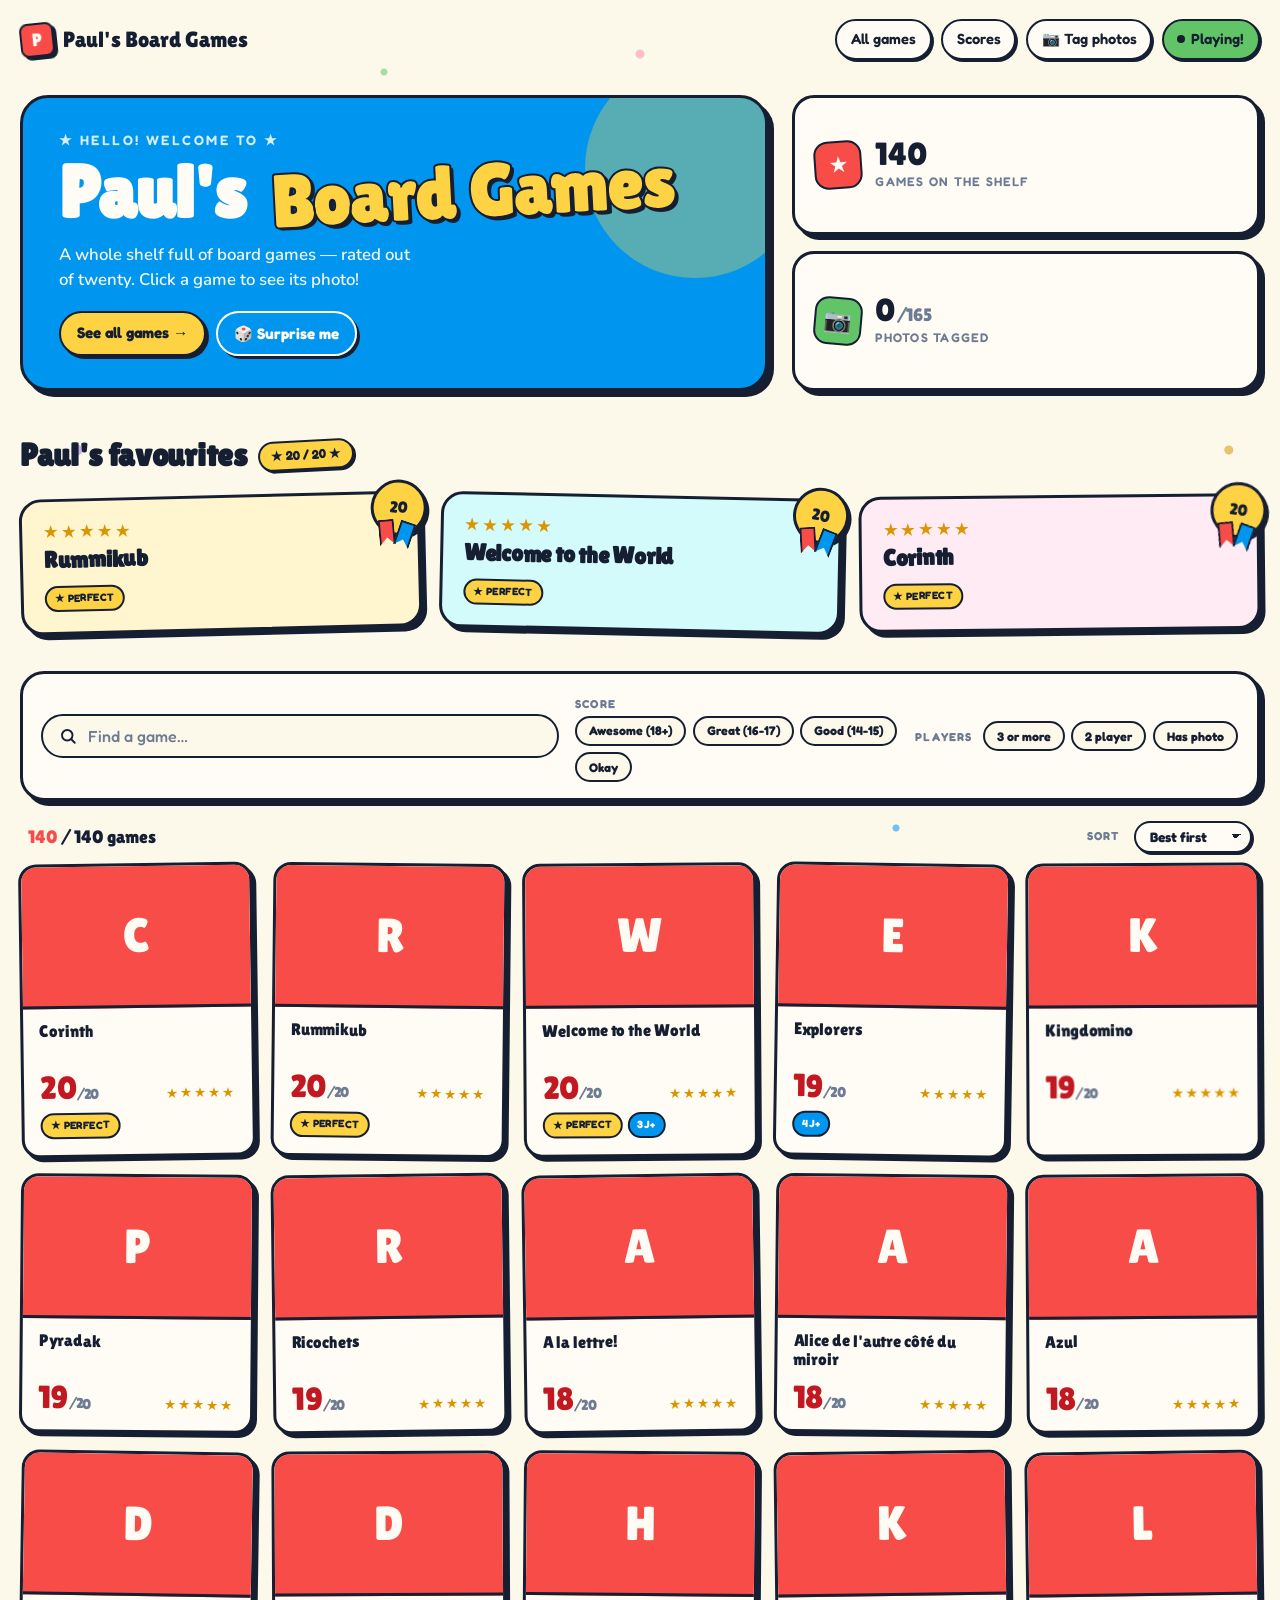
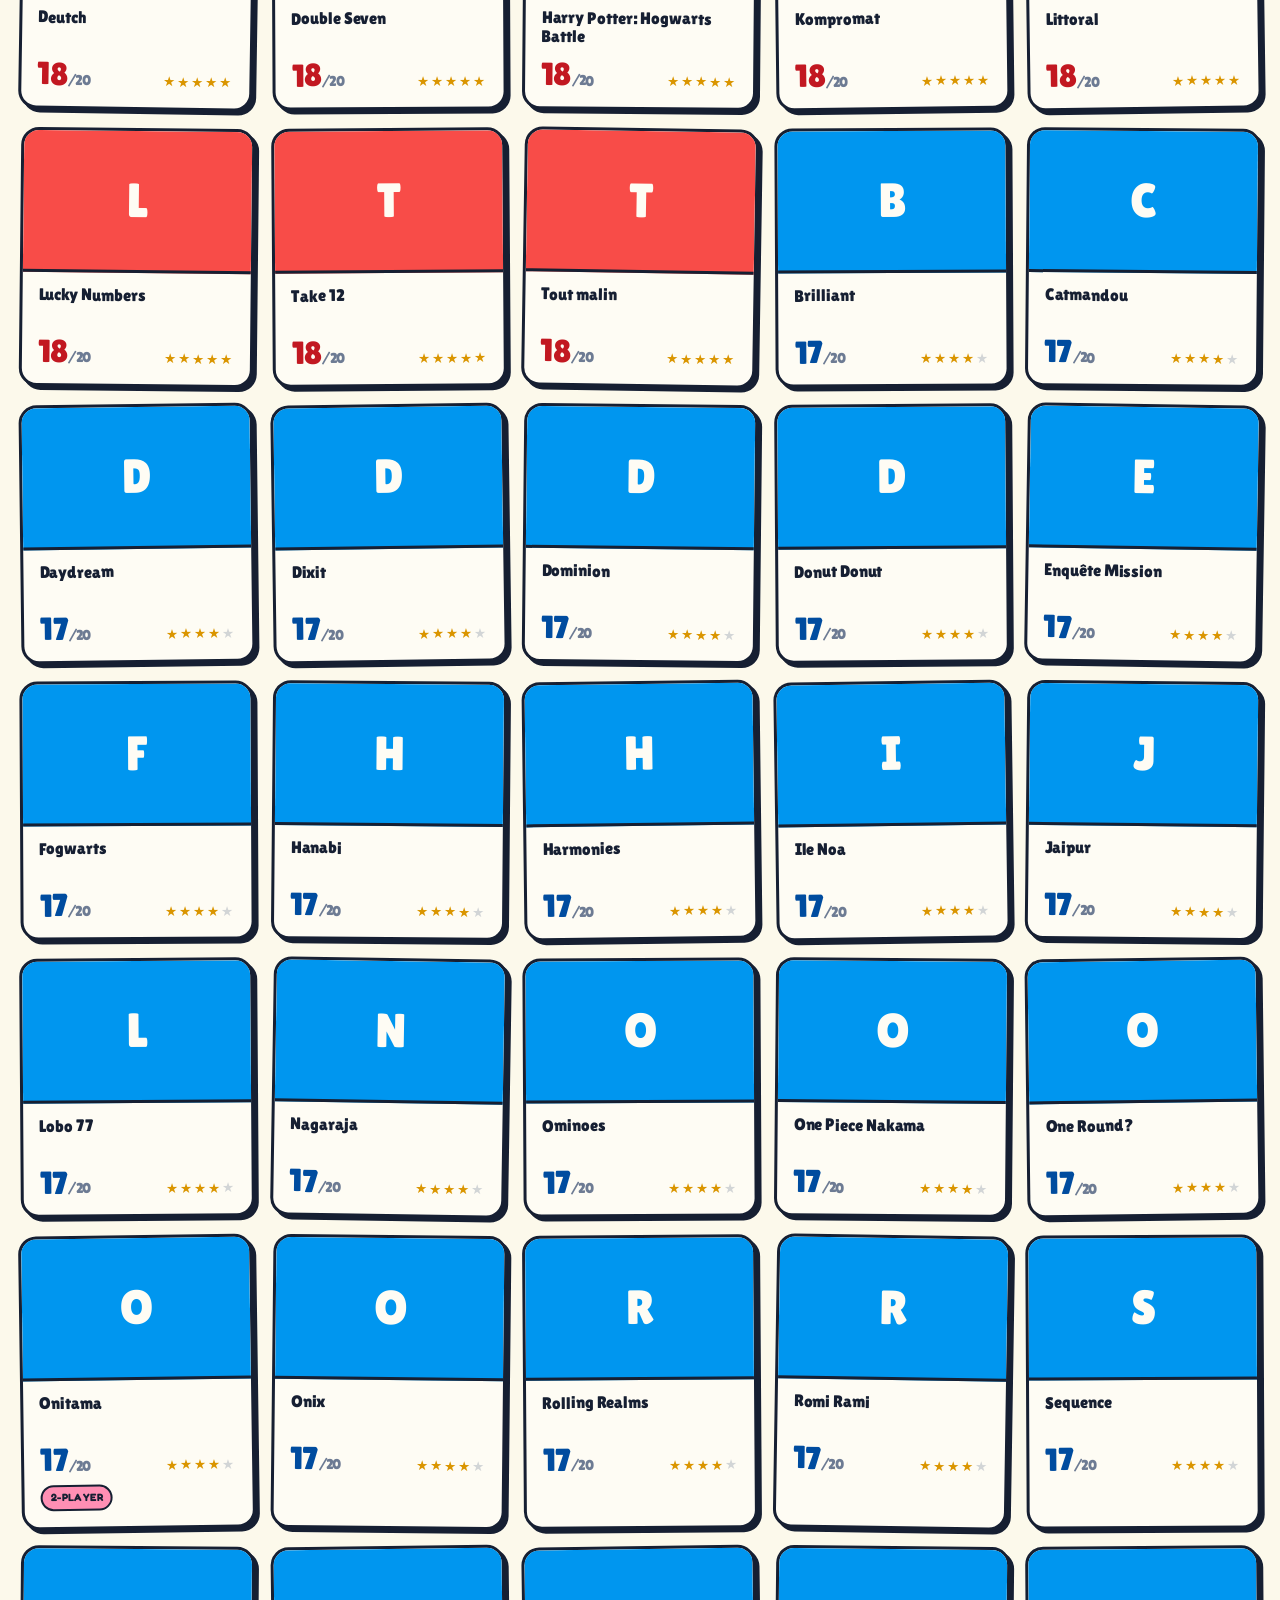
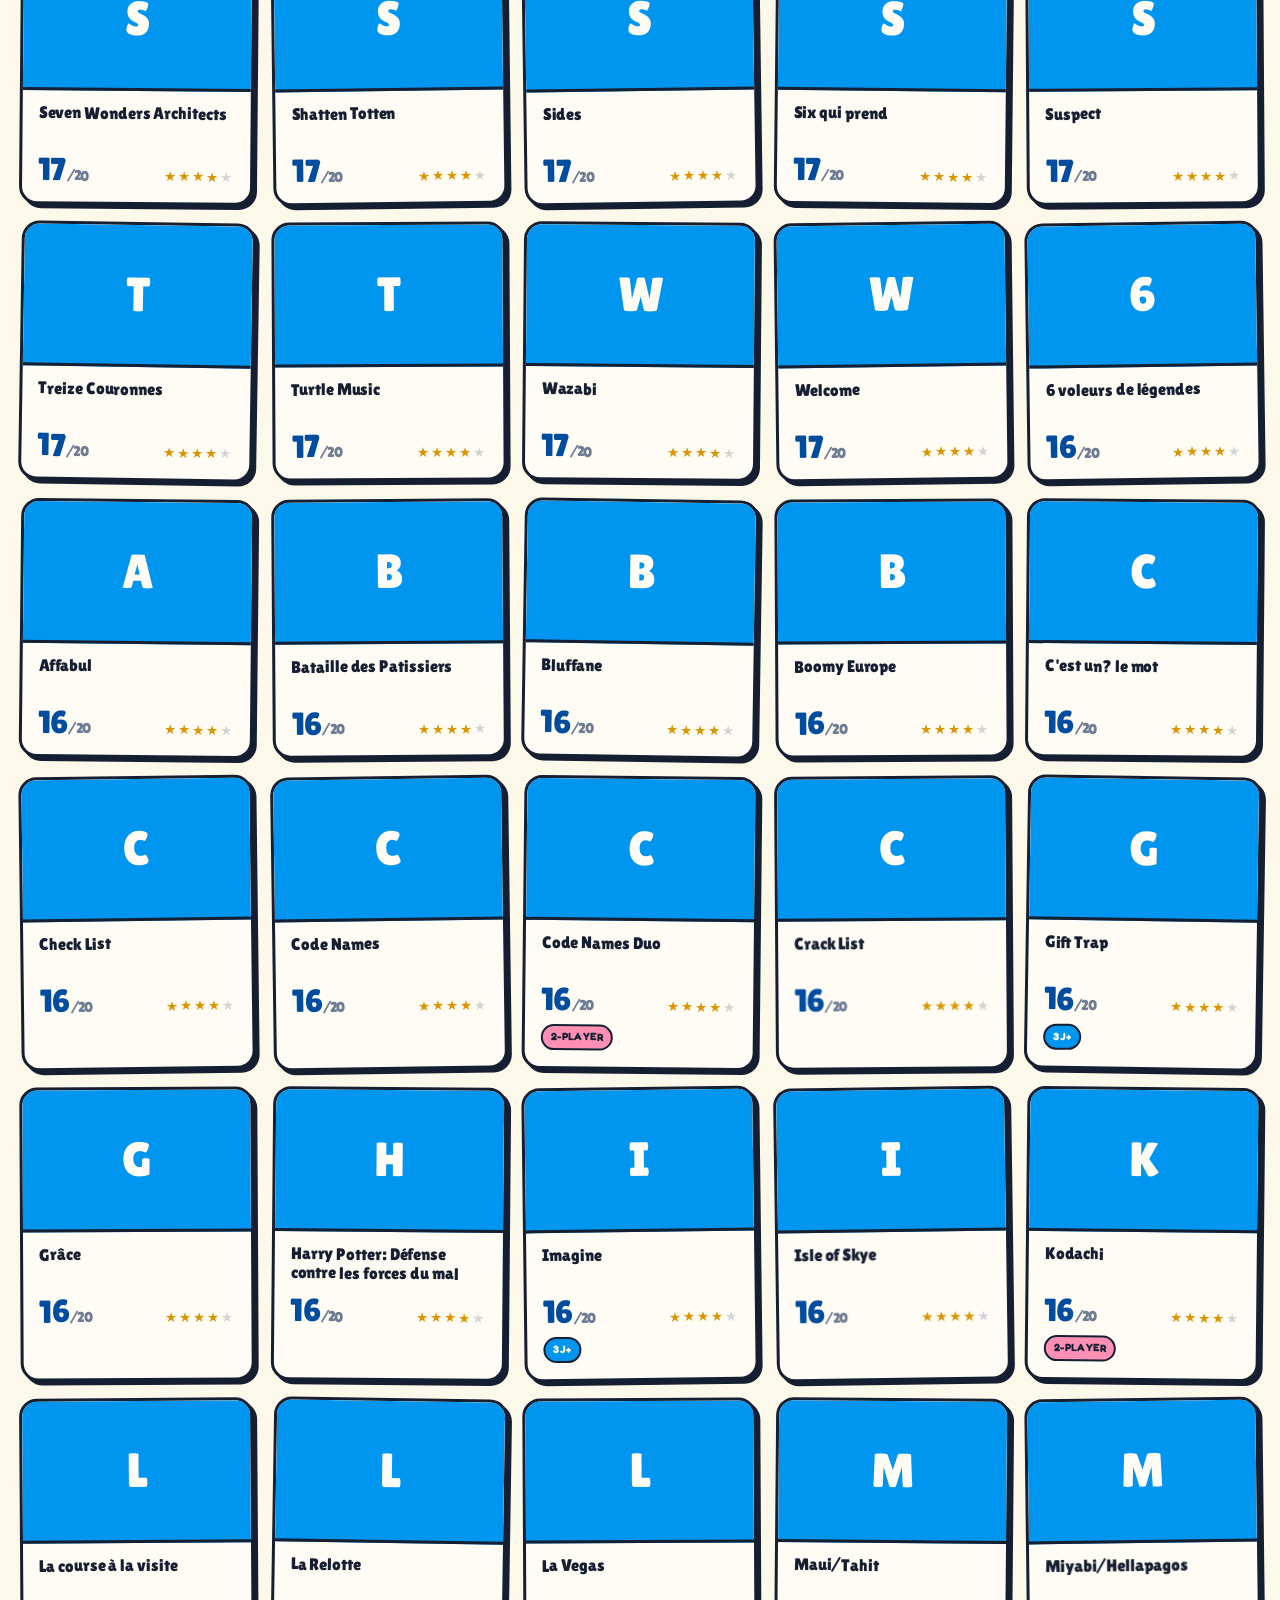
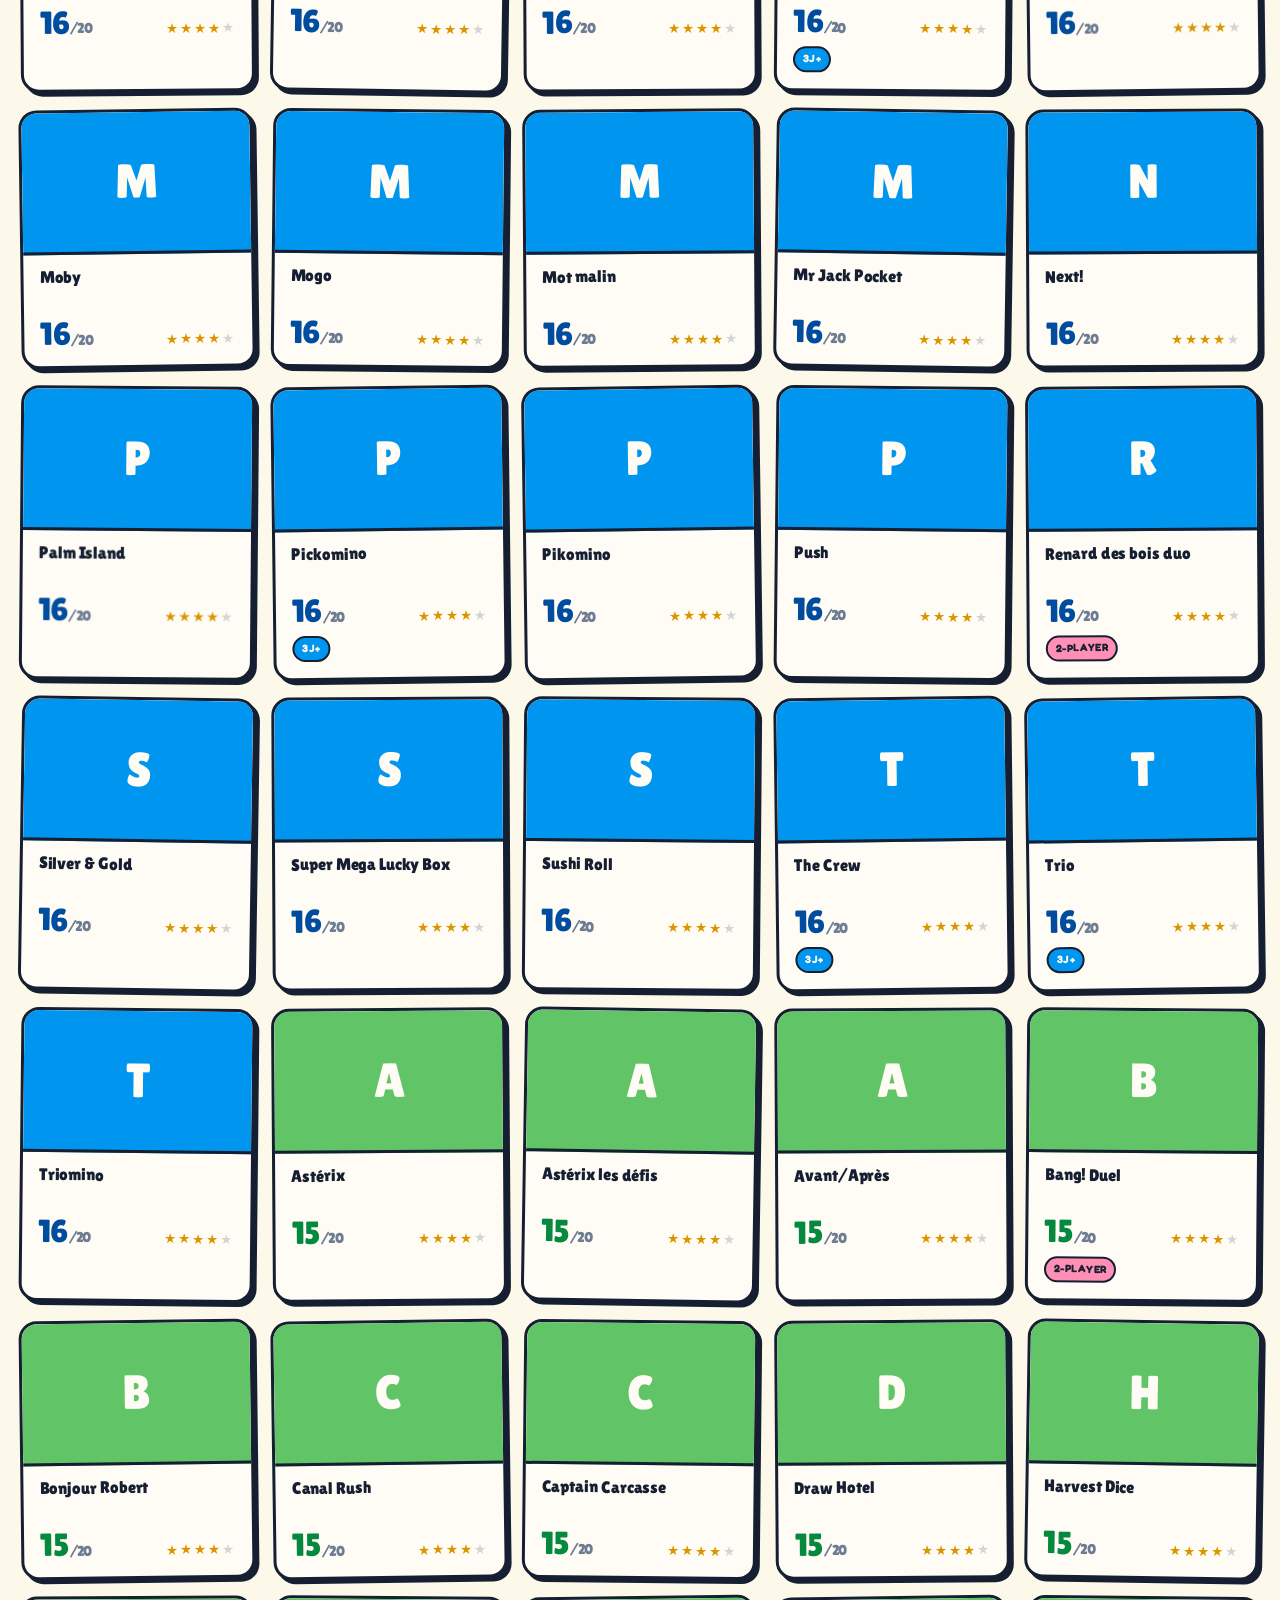
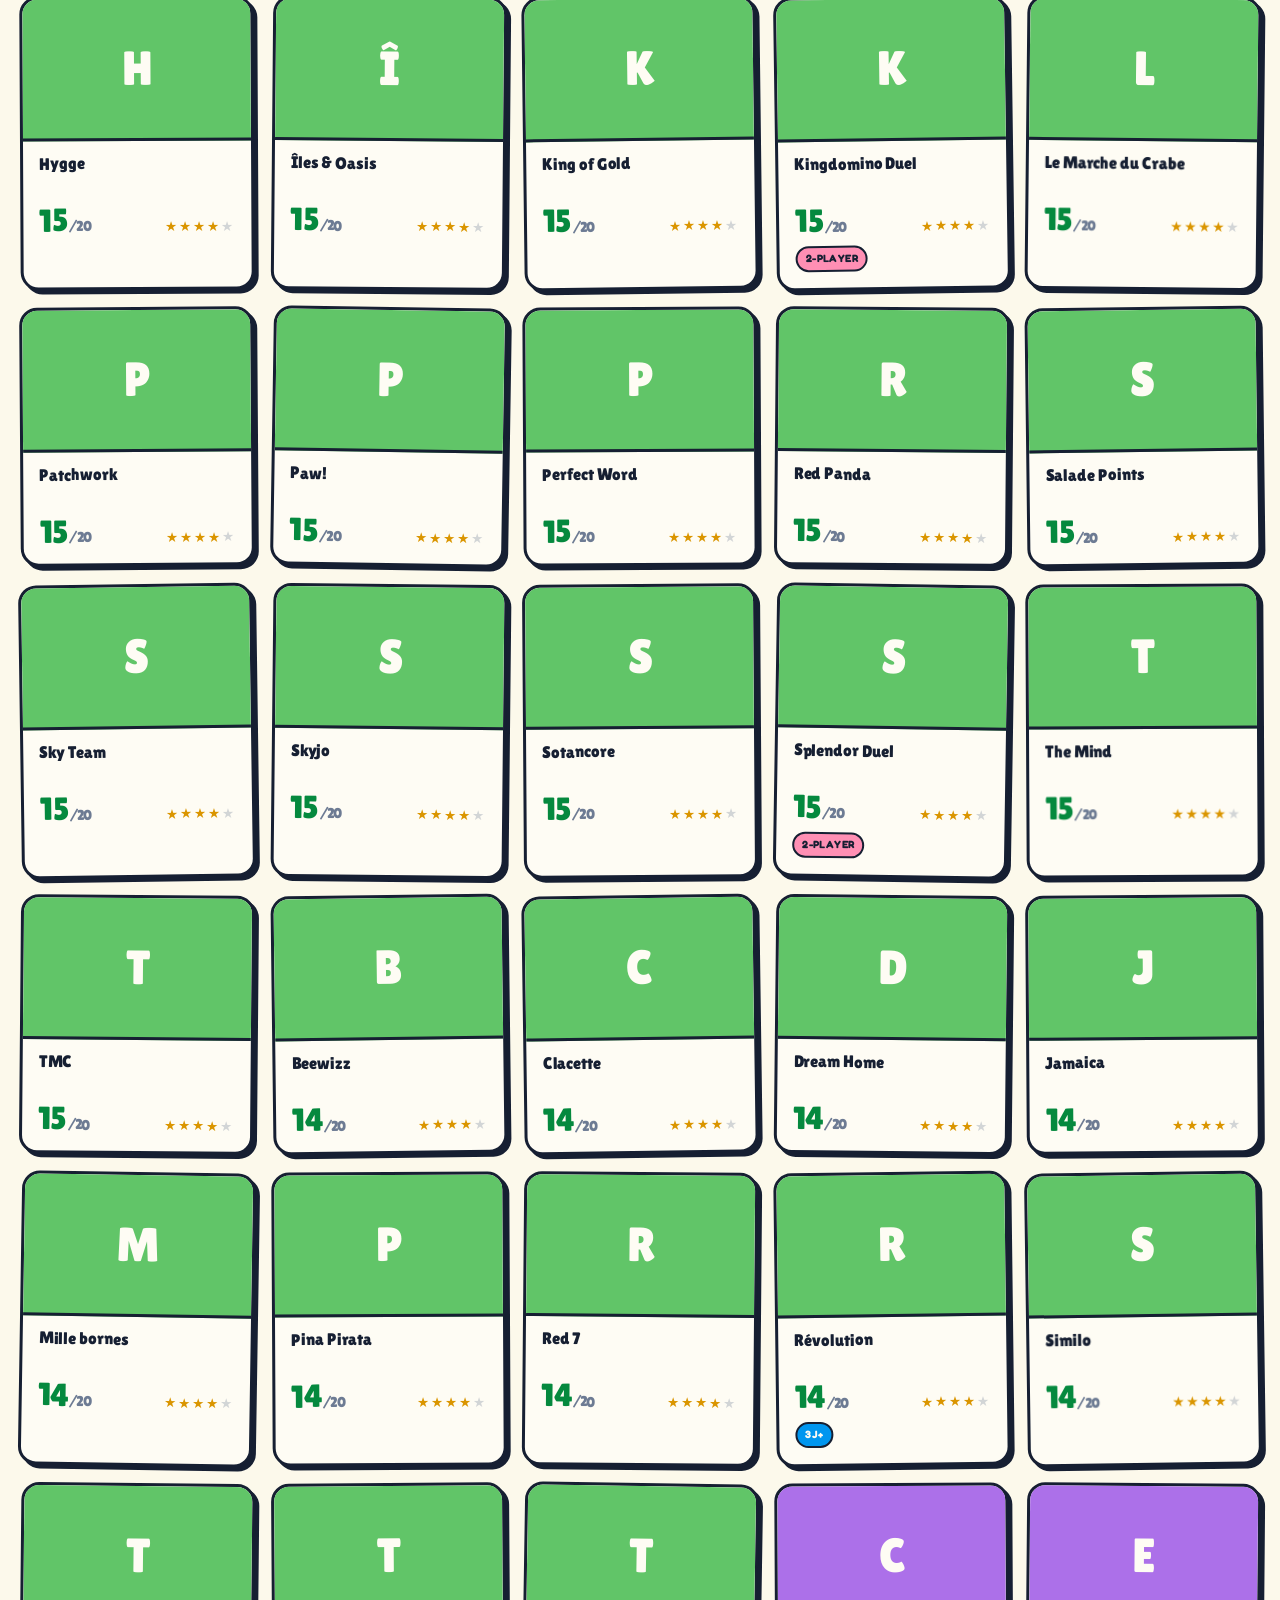
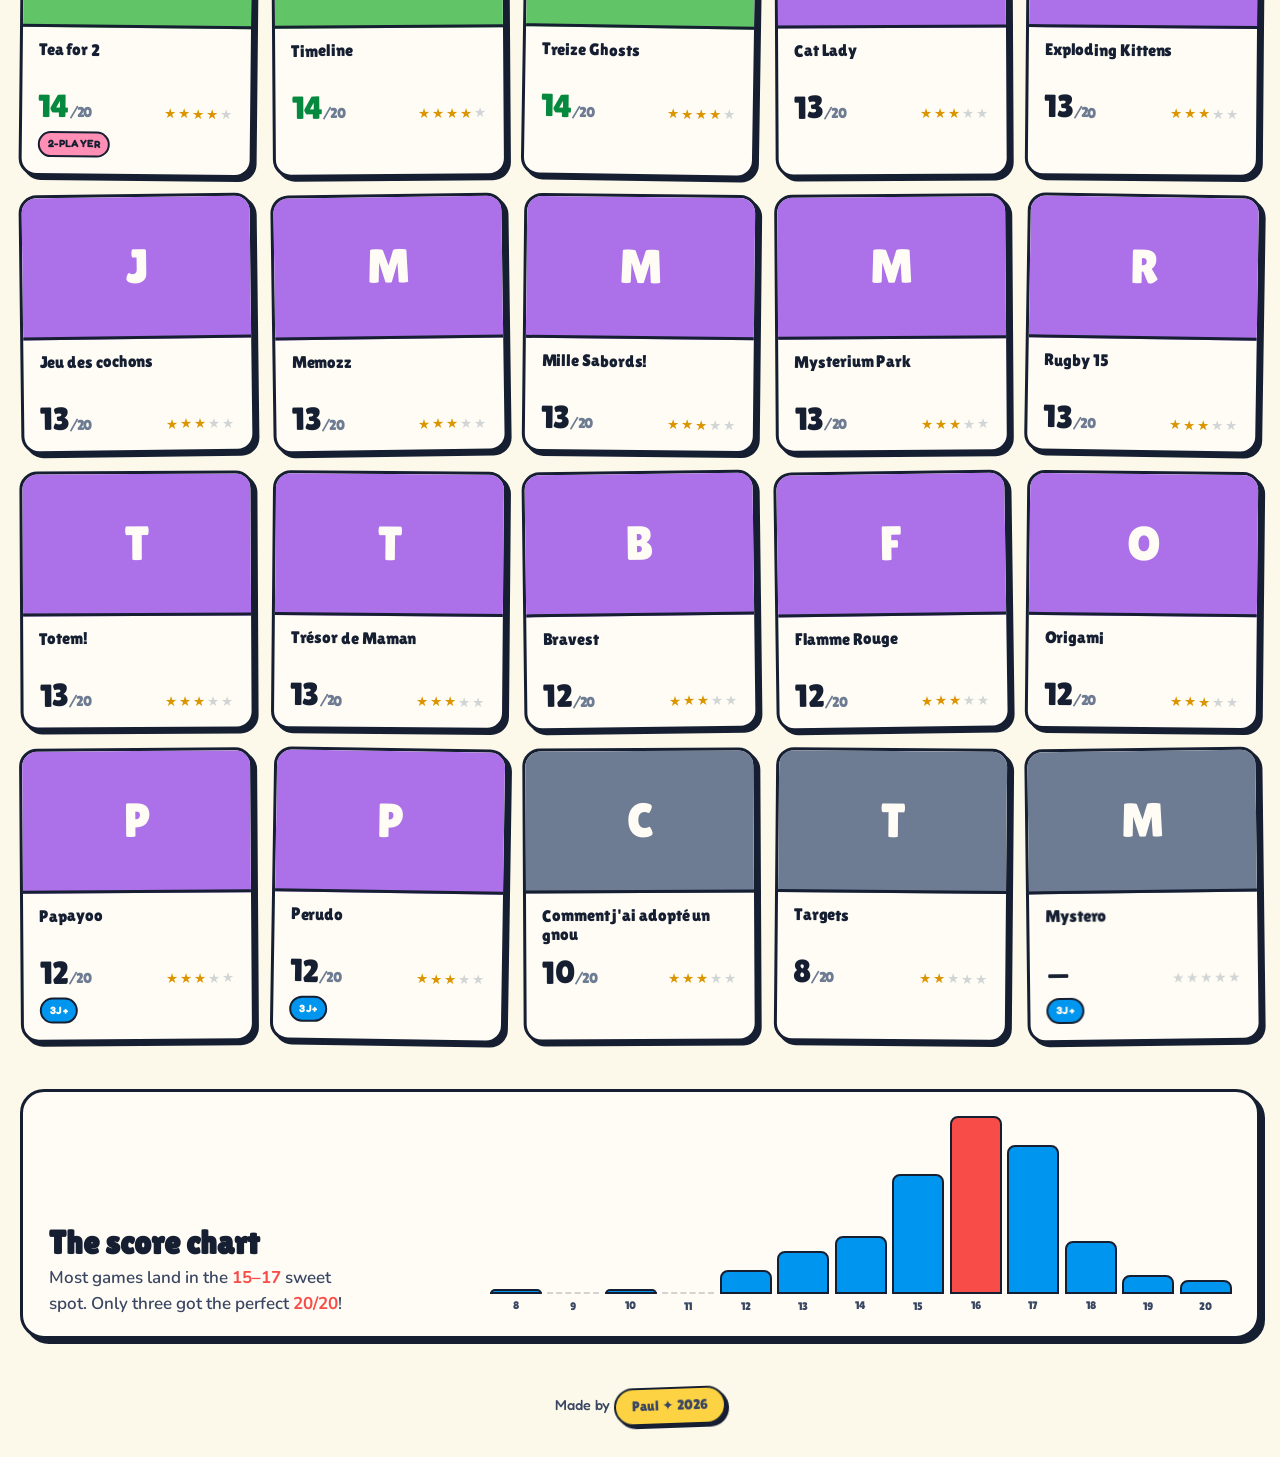
==== index.html @ 5e9457bc "Initial commit: Paul's Board Games site Self-contained playful site for a 140-game board game collec" ====
<!doctype html>
<html lang="en">
<head>
<meta charset="utf-8" />
<meta name="viewport" content="width=device-width,initial-scale=1" />
<title>Paul's Board Games — the collection</title>
<link rel="preconnect" href="https://fonts.googleapis.com">
<link rel="preconnect" href="https://fonts.gstatic.com" crossorigin>
<link href="https://fonts.googleapis.com/css2?family=Lilita+One&family=Fredoka:wght@400..700&family=Nunito:ital,wght@0,400..900;1,400..900&display=swap" rel="stylesheet">
<link rel="stylesheet" href="styles.css" />
</head>
<body>

<div class="wrap">

  <header class="topbar">
    <a href="index.html" class="mark">
      <span class="die">P</span>
      Paul's Board Games
    </a>
    <nav class="nav">
      <a href="#collection">All games</a>
      <a href="#chart">Scores</a>
      <a href="tag.html">📷 Tag photos</a>
      <a href="#" class="live">Playing!</a>
    </nav>
  </header>

  <section class="hero">
    <div class="hero-card">
      <p class="hello">★ Hello! Welcome to ★</p>
      <h1 class="hero-title">Paul's <span class="pop">Board Games</span></h1>
      <p class="hero-sub">A whole shelf full of board games — rated out of twenty. Click a game to see its photo!</p>
      <div class="hero-actions">
        <a class="btn primary" href="#collection">See all games →</a>
        <button class="btn ghost" id="surprise-btn">🎲 Surprise me</button>
      </div>
    </div>

    <div class="stat-stack">
      <div class="stat-card a">
        <div class="icon">★</div>
        <div>
          <div class="big" id="stat-count">140</div>
          <div class="lbl">games on the shelf</div>
        </div>
      </div>
      <div class="stat-card b">
        <div class="icon">📷</div>
        <div>
          <div class="big" id="stat-photos">0<span class="small">/165</span></div>
          <div class="lbl">photos tagged</div>
        </div>
      </div>
    </div>
  </section>

  <section class="shelf">
    <div class="shelf-head">
      <h2>Paul's favourites</h2>
      <span class="pill">★ 20 / 20 ★</span>
    </div>
    <div class="trophies" id="trophies"></div>
  </section>

  <section id="collection" class="filter-strip">
    <div class="field-search">
      <svg width="18" height="18" viewBox="0 0 24 24" fill="none" stroke="currentColor" stroke-width="2.5" stroke-linecap="round" stroke-linejoin="round"><circle cx="11" cy="11" r="7"/><path d="M21 21l-4.3-4.3"/></svg>
      <input id="search" type="search" placeholder="Find a game…" autocomplete="off" />
    </div>
    <div>
      <span class="field-label">Score</span>
      <div class="chips" id="tier-chips" style="display:inline-flex">
        <button class="chip" aria-pressed="false" data-tier="excellent">Awesome (18+)</button>
        <button class="chip" aria-pressed="false" data-tier="great">Great (16-17)</button>
        <button class="chip" aria-pressed="false" data-tier="good">Good (14-15)</button>
        <button class="chip" aria-pressed="false" data-tier="okay">Okay</button>
      </div>
    </div>
    <div>
      <span class="field-label">Players</span>
      <div class="chips" id="player-chips" style="display:inline-flex">
        <button class="chip" aria-pressed="false" data-players="3j+">3 or more</button>
        <button class="chip" aria-pressed="false" data-players="duo">2 player</button>
        <button class="chip" aria-pressed="false" data-players="hasphoto">Has photo</button>
      </div>
    </div>
  </section>

  <div class="ribbon">
    <span class="count"><em id="visible-count">140</em> / <span id="total-count">140</span> games</span>
    <div class="sort">
      <span class="field-label">Sort</span>
      <select id="sort">
        <option value="rating-desc">Best first</option>
        <option value="rating-asc">Worst first</option>
        <option value="alpha">A → Z</option>
        <option value="random">Shuffle</option>
      </select>
    </div>
  </div>

  <div id="grid" class="sticker-grid"></div>

  <section id="chart" class="chart-section">
    <div>
      <h2>The score chart</h2>
      <p>Most games land in the <strong>15–17</strong> sweet spot. Only three got the perfect <strong>20/20</strong>!</p>
    </div>
    <div class="bars" id="bars"></div>
  </section>

  <div class="foot">
    Made by <span class="by">Paul ✦ 2026</span>
  </div>

</div>

<script src="data.js"></script>
<script>
const $ = (s, r) => (r || document).querySelector(s);
const $$ = (s, r) => Array.from((r || document).querySelectorAll(s));
const state = { q: '', tiers: new Set(), players: null, sort: 'rating-desc' };

function computeStats() {
  $('#stat-count').textContent = GAMES.length;
  $('#stat-photos').innerHTML = taggedCount() + '<span class="small">/' + IMAGES.length + '</span>';
}

function renderTrophies() {
  const gems = GAMES.filter(g => g.rating === 20);
  $('#trophies').innerHTML = gems.map(g => {
    const slug = slugify(g.name);
    const photos = imagesForGame(slug);
    const photoTag = photos.length ? `<img class="trophy-photo" src="images/thumb/${photos[0]}" alt="${g.name}" loading="lazy"/>` : '';
    return `<a class="trophy" href="game.html?slug=${slug}">
      <div class="medal">20</div>
      <div class="stars">★★★★★</div>
      <h3>${g.name}</h3>
      ${photoTag}
      <div class="tag-row"><span class="tag gold">★ PERFECT</span></div>
    </a>`;
  }).join('');
}

function renderChart() {
  const counts = {};
  for (let i = 8; i <= 20; i++) counts[i] = 0;
  GAMES.forEach(g => { if (g.rating != null && counts[g.rating] != null) counts[g.rating]++; });
  const max = Math.max(...Object.values(counts));
  const peak = +Object.entries(counts).reduce((a,b) => b[1] > a[1] ? b : a)[0];
  $('#bars').innerHTML = Object.entries(counts).map(([k, v], i) => {
    const h = max ? (v / max * 100) : 0;
    const isPeak = +k === peak;
    const cls = v === 0 ? 'zero' : (isPeak ? 'peak' : '');
    return `<div class="bar ${cls}" style="height:${h || 3}%; --i:${i};" title="${k}/20 — ${v} game${v>1?'s':''}">
      <span class="bar-count">${v}</span>
      <span class="bar-label">${k}</span>
    </div>`;
  }).join('');
}

function visibleList() {
  const q = norm(state.q.trim());
  return GAMES.filter(g => {
    if (q && !norm(g.name).includes(q)) return false;
    if (state.tiers.size > 0 && !state.tiers.has(tierOf(g.rating))) return false;
    if (state.players === '3j+' && !is3plus(g)) return false;
    if (state.players === 'duo' && !isDuo(g)) return false;
    if (state.players === 'hasphoto' && imagesForGame(slugify(g.name)).length === 0) return false;
    return true;
  });
}

function sortGames(list) {
  const arr = [...list];
  switch (state.sort) {
    case 'rating-desc': arr.sort((a,b) => (b.rating ?? -1) - (a.rating ?? -1) || a.name.localeCompare(b.name, 'fr')); break;
    case 'rating-asc': arr.sort((a,b) => (a.rating ?? 99) - (b.rating ?? 99) || a.name.localeCompare(b.name, 'fr')); break;
    case 'alpha': arr.sort((a,b) => a.name.localeCompare(b.name, 'fr')); break;
    case 'random':
      for (let i = arr.length - 1; i > 0; i--) {
        const j = Math.floor(Math.random() * (i+1));
        [arr[i], arr[j]] = [arr[j], arr[i]];
      }
      break;
  }
  return arr;
}

function renderGrid() {
  const list = sortGames(visibleList());
  const grid = $('#grid');
  if (!list.length) {
    grid.innerHTML = '<div class="empty-state">Hmm, no games match!<span>Try removing a filter</span></div>';
  } else {
    grid.innerHTML = list.map((g, i) => {
      const tier = tierOf(g.rating);
      const slug = slugify(g.name);
      const photos = imagesForGame(slug);
      const photo = photos.length
        ? `<img class="photo" src="images/thumb/${photos[0]}" alt="${g.name}" loading="lazy" />`
        : `<div class="photo-placeholder">${g.name.charAt(0).toUpperCase()}</div>`;
      const score = g.rating == null ? '—' : `${g.rating}<span class="denom">/20</span>`;
      const tags = [];
      if (g.rating === 20) tags.push('<span class="tag gold">★ PERFECT</span>');
      if (g.remarks && /3j|4j/i.test(g.remarks)) tags.push(`<span class="tag players">${g.remarks.toUpperCase()}</span>`);
      if (isDuo(g)) tags.push('<span class="tag duo">2-PLAYER</span>');
      if (photos.length > 1) tags.push(`<span class="tag photo-count">📷 ${photos.length}</span>`);
      return `<a class="game" data-tier="${tier}" href="game.html?slug=${slug}" style="animation: barIn .35s cubic-bezier(.34,1.56,.64,1) ${Math.min(i*15, 700)}ms backwards;">
        ${photo}
        <div class="body">
          <div class="name">${g.name}</div>
          <div class="score-row">
            <span class="score">${score}</span>
            <span class="stars">${stars(g.rating)}</span>
          </div>
          ${tags.length ? `<div class="tags">${tags.join('')}</div>` : ''}
        </div>
      </a>`;
    }).join('');
  }
  $('#visible-count').textContent = list.length;
  $('#total-count').textContent = GAMES.length;
}

function bind() {
  let t;
  $('#search').addEventListener('input', e => {
    clearTimeout(t);
    t = setTimeout(() => { state.q = e.target.value; renderGrid(); }, 120);
  });
  $$('#tier-chips .chip').forEach(b => b.addEventListener('click', () => {
    const tier = b.dataset.tier;
    if (state.tiers.has(tier)) state.tiers.delete(tier); else state.tiers.add(tier);
    b.setAttribute('aria-pressed', state.tiers.has(tier));
    renderGrid();
  }));
  $$('#player-chips .chip').forEach(b => b.addEventListener('click', () => {
    const v = b.dataset.players;
    state.players = state.players === v ? null : v;
    $$('#player-chips .chip').forEach(x => x.setAttribute('aria-pressed', x.dataset.players === state.players));
    renderGrid();
  }));
  $('#sort').addEventListener('change', e => { state.sort = e.target.value; renderGrid(); });
  $('#surprise-btn').addEventListener('click', () => {
    const rated = GAMES.filter(g => g.rating != null);
    const pick = rated[Math.floor(Math.random() * rated.length)];
    location.href = 'game.html?slug=' + slugify(pick.name);
  });

  const counter = $('#stat-count');
  const target = parseInt(counter.textContent, 10);
  const t0 = performance.now();
  const dur = 900;
  (function tick(now) {
    const p = Math.min(1, (now - t0) / dur);
    const eased = 1 - Math.pow(1 - p, 4);
    counter.textContent = Math.round(target * eased);
    if (p < 1) requestAnimationFrame(tick); else counter.textContent = target;
  })(performance.now());
}

computeStats();
renderTrophies();
renderChart();
renderGrid();
bind();
</script>
</body>
</html>
---- styles.css ----
/* Paul's Board Games — shared styles */
:root {
  --cream: oklch(0.98 0.018 95);
  --cream-2: oklch(0.95 0.030 90);
  --paper: oklch(0.99 0.010 95);
  --ink: oklch(0.24 0.04 265);
  --ink-2: oklch(0.40 0.05 265);
  --ink-3: oklch(0.58 0.04 260);
  --rule: oklch(0.24 0.04 265 / 0.18);
  --blue: oklch(0.65 0.17 245);
  --blue-deep: oklch(0.42 0.16 250);
  --yellow: oklch(0.88 0.16 92);
  --yellow-deep: oklch(0.72 0.16 78);
  --red: oklch(0.66 0.21 26);
  --red-deep: oklch(0.52 0.20 26);
  --pink: oklch(0.78 0.14 0);
  --green: oklch(0.74 0.16 145);
  --green-deep: oklch(0.55 0.15 150);
  --purple: oklch(0.66 0.18 305);
}

* { box-sizing: border-box; }
html, body { margin: 0; padding: 0; }
html { color-scheme: light; -webkit-font-smoothing: antialiased; -moz-osx-font-smoothing: grayscale; }
body {
  background: var(--cream);
  color: var(--ink);
  font-family: "Nunito", system-ui, sans-serif;
  font-weight: 500;
  font-size: clamp(15px, 0.9vw + 11px, 17px);
  line-height: 1.5;
  overflow-x: hidden;
}
body::before {
  content: ""; position: fixed; inset: 0; pointer-events: none; z-index: 0; opacity: 0.55;
  background-image:
    radial-gradient(circle at 12% 18%, var(--yellow) 0 6px, transparent 7px),
    radial-gradient(circle at 88% 22%, var(--red) 0 5px, transparent 6px),
    radial-gradient(circle at 18% 78%, var(--blue) 0 7px, transparent 8px),
    radial-gradient(circle at 92% 82%, var(--green) 0 6px, transparent 7px),
    radial-gradient(circle at 50% 6%, var(--pink) 0 4px, transparent 5px),
    radial-gradient(circle at 6% 50%, var(--purple) 0 5px, transparent 6px),
    radial-gradient(circle at 96% 50%, var(--yellow-deep) 0 4px, transparent 5px),
    radial-gradient(circle at 70% 92%, var(--blue) 0 3px, transparent 4px),
    radial-gradient(circle at 30% 8%, var(--green) 0 3px, transparent 4px);
}
::selection { background: var(--yellow); color: var(--ink); }

.wrap { width: min(1240px, 100% - 2.5rem); margin-inline: auto; position: relative; z-index: 1; }
.display { font-family: "Lilita One", system-ui, sans-serif; font-weight: 400; letter-spacing: -0.01em; }

/* TOP NAV */
.topbar { display: flex; align-items: center; justify-content: space-between; gap: 1rem; padding: 1.2rem 0; }
.mark { display: inline-flex; align-items: center; gap: 0.6rem; font-family: "Lilita One", sans-serif; font-size: 1.4rem; color: var(--ink); text-decoration: none; }
.mark .die {
  display: inline-grid; place-items: center;
  width: 2.1rem; height: 2.1rem;
  background: var(--red); color: var(--paper);
  border-radius: 8px; border: 2px solid var(--ink); box-shadow: 3px 3px 0 var(--ink);
  transform: rotate(-6deg); font-family: "Lilita One", sans-serif; font-size: 1.15rem; line-height: 1;
  transition: transform .25s cubic-bezier(.34,1.56,.64,1);
}
.mark:hover .die { transform: rotate(8deg) scale(1.08); }
.nav { display: flex; gap: 0.6rem; flex-wrap: wrap; }
.nav a {
  display: inline-flex; align-items: center;
  padding: 0.45rem 0.85rem;
  background: var(--paper); color: var(--ink);
  text-decoration: none;
  font-family: "Fredoka", sans-serif; font-weight: 600; font-size: 0.92rem;
  border: 2px solid var(--ink); border-radius: 999px; box-shadow: 2px 2px 0 var(--ink);
  transition: transform .15s, box-shadow .15s, background .15s;
}
.nav a:hover { transform: translate(-1px, -1px); box-shadow: 3px 3px 0 var(--ink); background: var(--yellow); }
.nav a.live { background: var(--green); }
.nav a.live::before { content: ""; display: inline-block; width: 8px; height: 8px; border-radius: 50%; background: var(--ink); margin-right: 6px; animation: blink 1.4s ease-in-out infinite; }
@keyframes blink { 0%,100% { opacity: 1 } 50% { opacity: 0.3 } }

/* BUTTONS */
.btn {
  display: inline-flex; align-items: center; gap: 0.4rem;
  padding: 0.55rem 1rem;
  background: var(--paper); color: var(--ink);
  border: 2px solid var(--ink); border-radius: 999px; box-shadow: 3px 3px 0 var(--ink);
  font-family: "Fredoka", sans-serif; font-weight: 700; font-size: 0.95rem;
  cursor: pointer; text-decoration: none;
  transition: transform .15s, box-shadow .15s;
}
.btn:hover { transform: translate(-1px, -1px); box-shadow: 4px 4px 0 var(--ink); }
.btn.primary { background: var(--yellow); }
.btn.ghost { background: transparent; color: var(--paper); border-color: var(--paper); }
.btn.ghost:hover { background: var(--paper); color: var(--ink); }
.btn.danger { background: var(--red); color: var(--paper); }

/* HERO */
.hero { margin: 1rem 0 2rem; display: grid; grid-template-columns: minmax(0, 1.6fr) minmax(0, 1fr); gap: 1.5rem; align-items: stretch; }
.hero-card { position: relative; background: var(--blue); color: var(--paper); border: 3px solid var(--ink); border-radius: 28px; box-shadow: 6px 6px 0 var(--ink); padding: 2rem 2.25rem; overflow: hidden; }
.hero-card::after { content: ""; position: absolute; right: -40px; top: -40px; width: 220px; height: 220px; background: var(--yellow); border-radius: 50%; opacity: 0.35; z-index: 0; }
.hero-card > * { position: relative; z-index: 1; }
.hello { font-family: "Fredoka", sans-serif; font-weight: 600; font-size: 0.85rem; letter-spacing: 0.18em; text-transform: uppercase; opacity: 0.85; margin: 0 0 0.5rem; }
.hero-title { font-family: "Lilita One", sans-serif; font-size: clamp(2.6rem, 6.5vw, 4.6rem); line-height: 0.95; letter-spacing: -0.015em; margin: 0; color: var(--paper); }
.hero-title .pop { display: inline-block; color: var(--yellow); transform: rotate(-3deg); -webkit-text-stroke: 2px var(--ink); text-shadow: 3px 3px 0 var(--ink); padding: 0 0.15em; }
.hero-sub { margin: 0.85rem 0 0; font-family: "Nunito", sans-serif; font-weight: 600; font-size: 1.05rem; max-width: 36ch; opacity: 0.95; }
.hero-actions { margin-top: 1.2rem; display: flex; gap: 0.6rem; flex-wrap: wrap; }

.stat-stack { display: grid; grid-template-rows: 1fr 1fr; gap: 1rem; }
.stat-card { background: var(--paper); border: 3px solid var(--ink); border-radius: 22px; box-shadow: 5px 5px 0 var(--ink); padding: 1.1rem 1.2rem; display: grid; grid-template-columns: auto 1fr; gap: 0.8rem; align-items: center; }
.stat-card .icon { width: 48px; height: 48px; display: grid; place-items: center; border-radius: 14px; border: 2px solid var(--ink); font-family: "Lilita One", sans-serif; font-size: 1.4rem; transform: rotate(-4deg); }
.stat-card.a .icon { background: var(--red); color: var(--paper); }
.stat-card.b .icon { background: var(--green); color: var(--paper); transform: rotate(5deg); }
.stat-card .big { font-family: "Lilita One", sans-serif; font-size: 2rem; line-height: 1; letter-spacing: -0.01em; }
.stat-card .big .small { font-size: 0.55em; color: var(--ink-3); margin-left: 0.1em; }
.stat-card .lbl { font-family: "Fredoka", sans-serif; font-weight: 600; font-size: 0.78rem; color: var(--ink-3); text-transform: uppercase; letter-spacing: 0.1em; margin-top: 0.15rem; }

/* TROPHIES */
.shelf { margin: 2.5rem 0 1rem; }
.shelf-head { display: flex; align-items: center; gap: 0.7rem; margin-bottom: 1rem; flex-wrap: wrap; }
.shelf-head h2 { margin: 0; font-family: "Lilita One", sans-serif; font-size: clamp(1.5rem, 2.5vw, 2.1rem); letter-spacing: -0.01em; }
.shelf-head .pill { display: inline-flex; align-items: center; background: var(--yellow); border: 2px solid var(--ink); border-radius: 999px; padding: 0.2rem 0.7rem; font-family: "Fredoka", sans-serif; font-weight: 700; font-size: 0.8rem; box-shadow: 2px 2px 0 var(--ink); transform: rotate(-3deg); }
.trophies { display: grid; grid-template-columns: repeat(auto-fit, minmax(240px, 1fr)); gap: 1.2rem; }
.trophy { background: var(--paper); border: 3px solid var(--ink); border-radius: 22px; padding: 1.4rem 1.3rem 1.3rem; position: relative; box-shadow: 5px 5px 0 var(--ink); transition: transform .25s cubic-bezier(.34,1.56,.64,1), box-shadow .25s; text-decoration: none; color: var(--ink); display: block; }
.trophy:nth-child(3n+1) { transform: rotate(-1.4deg); background: oklch(0.97 0.05 95); }
.trophy:nth-child(3n+2) { transform: rotate(1.2deg); background: oklch(0.96 0.04 200); }
.trophy:nth-child(3n+3) { transform: rotate(-0.6deg); background: oklch(0.97 0.04 0); }
.trophy:hover { transform: rotate(0) translateY(-4px); box-shadow: 7px 7px 0 var(--ink); }
.trophy .medal { position: absolute; top: -14px; right: -10px; width: 56px; height: 56px; background: var(--yellow); border: 3px solid var(--ink); border-radius: 50%; display: grid; place-items: center; font-family: "Lilita One", sans-serif; font-size: 1rem; color: var(--ink); box-shadow: 3px 3px 0 var(--ink); transform: rotate(8deg); z-index: 2; }
.trophy .medal::before, .trophy .medal::after { content: ""; position: absolute; bottom: -14px; width: 12px; height: 22px; background: var(--red); border: 2px solid var(--ink); z-index: -1; }
.trophy .medal::before { left: 8px; clip-path: polygon(0 0, 100% 0, 100% 100%, 50% 70%, 0 100%); transform: rotate(-12deg); }
.trophy .medal::after { right: 8px; clip-path: polygon(0 0, 100% 0, 100% 100%, 50% 70%, 0 100%); transform: rotate(12deg); background: var(--blue); }
.trophy h3 { margin: 0.4rem 0 0.5rem; font-family: "Lilita One", sans-serif; font-size: 1.45rem; line-height: 1.05; letter-spacing: -0.01em; padding-right: 2rem; }
.trophy .stars { font-size: 1.1rem; line-height: 1; letter-spacing: 2px; color: var(--yellow-deep); }
.trophy .tag-row { margin-top: 0.7rem; }
.trophy-photo { width: 100%; aspect-ratio: 16 / 10; object-fit: cover; border: 2px solid var(--ink); border-radius: 14px; margin: 0.6rem 0 0.3rem; display: block; background: var(--cream-2); }

/* FILTER STRIP */
.filter-strip { margin-top: 2.5rem; background: var(--paper); border: 3px solid var(--ink); border-radius: 24px; box-shadow: 5px 5px 0 var(--ink); padding: 1rem 1.1rem; display: grid; grid-template-columns: 1.6fr 1fr 1fr; gap: 1rem; align-items: center; }
.field-search { display: flex; align-items: center; gap: 0.6rem; background: var(--cream); border: 2px solid var(--ink); border-radius: 999px; padding: 0.55rem 1rem; }
.field-search svg { flex-shrink: 0; }
.field-search input { border: 0; background: transparent; outline: none; font-family: "Fredoka", sans-serif; font-weight: 500; font-size: 1rem; width: 100%; color: var(--ink); }
.field-search input::placeholder { color: var(--ink-3); }
.chips { display: flex; flex-wrap: wrap; gap: 0.4rem; }
.chip { appearance: none; cursor: pointer; background: var(--cream); border: 2px solid var(--ink); border-radius: 999px; padding: 0.35rem 0.75rem; font-family: "Fredoka", sans-serif; font-weight: 700; font-size: 0.78rem; color: var(--ink); transition: transform .15s, background .15s, box-shadow .15s; }
.chip:hover { transform: translateY(-1px); box-shadow: 0 2px 0 var(--ink); }
.chip[data-tier="excellent"][aria-pressed="true"] { background: var(--red); color: var(--paper); }
.chip[data-tier="great"][aria-pressed="true"] { background: var(--blue); color: var(--paper); }
.chip[data-tier="good"][aria-pressed="true"] { background: var(--green); color: var(--paper); }
.chip[data-tier="okay"][aria-pressed="true"] { background: var(--purple); color: var(--paper); }
.chip[data-players][aria-pressed="true"] { background: var(--yellow); }
.chip[aria-pressed="true"] { box-shadow: 2px 2px 0 var(--ink); transform: translate(-1px, -1px); }
.field-label { font-family: "Fredoka", sans-serif; font-weight: 700; font-size: 0.72rem; text-transform: uppercase; letter-spacing: 0.1em; color: var(--ink-3); margin-right: 0.4rem; display: inline-block; }

.ribbon { display: flex; align-items: center; justify-content: space-between; margin: 1.2rem 0 0.6rem; padding: 0 0.5rem; flex-wrap: wrap; gap: 0.5rem; }
.ribbon .count { font-family: "Lilita One", sans-serif; font-size: 1.15rem; color: var(--ink); }
.ribbon .count em { color: var(--red); font-style: normal; }
.ribbon .sort { display: flex; align-items: center; gap: 0.5rem; }
.sort select { appearance: none; border: 2px solid var(--ink); border-radius: 999px; background: var(--paper); padding: 0.4rem 2rem 0.4rem 0.9rem; font-family: "Fredoka", sans-serif; font-weight: 700; font-size: 0.85rem; color: var(--ink); cursor: pointer; background-image: linear-gradient(45deg, transparent 50%, var(--ink) 50%), linear-gradient(135deg, var(--ink) 50%, transparent 50%); background-position: calc(100% - 14px) center, calc(100% - 9px) center; background-size: 5px 5px, 5px 5px; background-repeat: no-repeat; box-shadow: 2px 2px 0 var(--ink); }

/* STICKER GRID */
.sticker-grid { display: grid; grid-template-columns: repeat(auto-fill, minmax(220px, 1fr)); gap: 1.1rem; margin-top: 0.5rem; }
.game { position: relative; background: var(--paper); border: 3px solid var(--ink); border-radius: 18px; padding: 0; box-shadow: 4px 4px 0 var(--ink); transition: transform .2s cubic-bezier(.34,1.56,.64,1), box-shadow .2s; overflow: hidden; text-decoration: none; color: var(--ink); display: block; }
.game:hover { transform: translate(-2px, -2px) rotate(0deg) !important; box-shadow: 6px 6px 0 var(--ink); }
.game:nth-child(7n+1) { transform: rotate(-0.8deg); }
.game:nth-child(7n+2) { transform: rotate(0.6deg); }
.game:nth-child(7n+3) { transform: rotate(-0.4deg); }
.game:nth-child(7n+4) { transform: rotate(0.9deg); }
.game:nth-child(7n+5) { transform: rotate(-0.3deg); }
.game:nth-child(7n+6) { transform: rotate(0.5deg); }
.game:nth-child(7n) { transform: rotate(-0.7deg); }

.game .photo {
  width: 100%; aspect-ratio: 16 / 10;
  object-fit: cover;
  display: block;
  border-bottom: 3px solid var(--ink);
  background: var(--cream-2);
}
.game .photo-placeholder {
  width: 100%; aspect-ratio: 16 / 10;
  display: grid; place-items: center;
  border-bottom: 3px solid var(--ink);
  font-family: "Lilita One", sans-serif;
  font-size: 3rem;
  color: var(--paper);
  letter-spacing: -0.02em;
}
.game[data-tier="excellent"] .photo-placeholder { background: var(--red); }
.game[data-tier="great"] .photo-placeholder { background: var(--blue); }
.game[data-tier="good"] .photo-placeholder { background: var(--green); }
.game[data-tier="okay"] .photo-placeholder { background: var(--purple); }
.game[data-tier="meh"] .photo-placeholder { background: var(--ink-3); }
.game[data-tier="unrated"] .photo-placeholder { background: var(--ink-3); }

.game .body { padding: 0.85rem 1rem 1rem; position: relative; }
.game .name { font-family: "Lilita One", sans-serif; font-size: 1.05rem; line-height: 1.1; letter-spacing: -0.005em; min-height: 2.4em; color: var(--ink); }
.score-row { display: flex; align-items: baseline; gap: 0.4rem; margin-top: 0.55rem; }
.score { font-family: "Lilita One", sans-serif; font-size: 2rem; line-height: 1; letter-spacing: -0.02em; color: var(--ink); }
.game[data-tier="excellent"] .score { color: var(--red-deep); }
.game[data-tier="great"] .score { color: var(--blue-deep); }
.game[data-tier="good"] .score { color: var(--green-deep); }
.score .denom { font-size: 0.45em; color: var(--ink-3); margin-left: 0.05em; }
.stars { font-family: "Lilita One", sans-serif; font-size: 0.85rem; line-height: 1; letter-spacing: 1px; color: var(--yellow-deep); margin-left: auto; }
.stars .empty { color: var(--ink-3); opacity: 0.3; }

.tags { margin-top: 0.55rem; display: flex; flex-wrap: wrap; gap: 0.3rem; }
.tag { display: inline-flex; align-items: center; padding: 0.18rem 0.5rem; border: 2px solid var(--ink); border-radius: 999px; background: var(--cream); font-family: "Fredoka", sans-serif; font-weight: 700; font-size: 0.66rem; color: var(--ink); letter-spacing: 0.04em; }
.tag.players { background: var(--blue); color: var(--paper); }
.tag.gold { background: var(--yellow); }
.tag.duo { background: var(--pink); }
.tag.photo-count { background: var(--green); color: var(--paper); }

.empty-state { grid-column: 1 / -1; text-align: center; padding: 3rem 1rem; font-family: "Lilita One", sans-serif; font-size: 1.5rem; color: var(--ink-2); }
.empty-state span { display: block; font-family: "Fredoka", sans-serif; font-weight: 500; font-size: 1rem; color: var(--ink-3); margin-top: 0.4rem; }

/* CHART */
.chart-section { margin: 3rem 0 1.5rem; background: var(--paper); border: 3px solid var(--ink); border-radius: 24px; box-shadow: 5px 5px 0 var(--ink); padding: 1.5rem 1.6rem 1.2rem; display: grid; grid-template-columns: minmax(0, 0.9fr) minmax(0, 1.6fr); gap: 1.5rem; align-items: end; }
.chart-section h2 { margin: 0 0 0.4rem; font-family: "Lilita One", sans-serif; font-size: clamp(1.6rem, 2.6vw, 2.1rem); line-height: 1; }
.chart-section p { margin: 0; font-family: "Nunito", sans-serif; font-weight: 600; color: var(--ink-2); max-width: 32ch; }
.chart-section p strong { color: var(--red); }
.bars { display: grid; grid-template-columns: repeat(13, 1fr); gap: 6px; align-items: end; height: 200px; padding-bottom: 1.4rem; }
.bar { background: var(--blue); border: 2px solid var(--ink); border-radius: 8px 8px 0 0; position: relative; transform-origin: bottom; transform: scaleY(0); animation: barIn .8s cubic-bezier(.34,1.56,.64,1) forwards; animation-delay: calc(var(--i, 0) * 50ms); }
@keyframes barIn { to { transform: scaleY(1); } }
.bar.peak { background: var(--red); }
.bar.zero { background: transparent; border: 0; border-bottom: 2px dashed var(--rule); border-radius: 0; }
.bar .bar-label { position: absolute; bottom: -1.4rem; left: 0; right: 0; text-align: center; font-family: "Lilita One", sans-serif; font-size: 0.7rem; color: var(--ink-2); }
.bar .bar-count { position: absolute; top: -1.3rem; left: 0; right: 0; text-align: center; font-family: "Lilita One", sans-serif; font-size: 0.75rem; color: var(--ink); opacity: 0; transition: opacity .2s; }
.bar:hover .bar-count { opacity: 1; }

.foot { margin: 3rem 0 2rem; text-align: center; color: var(--ink-2); font-family: "Fredoka", sans-serif; font-size: 0.9rem; }
.foot .by { display: inline-block; background: var(--yellow); border: 2px solid var(--ink); border-radius: 999px; padding: 0.4rem 1rem; font-family: "Lilita One", sans-serif; box-shadow: 3px 3px 0 var(--ink); transform: rotate(-2deg); }

/* GAME DETAIL PAGE */
.detail { margin: 1rem 0 3rem; display: grid; grid-template-columns: minmax(0, 1.4fr) minmax(0, 1fr); gap: 2rem; align-items: start; }
.detail-photos { display: grid; gap: 1rem; }
.detail-photo { position: relative; border: 3px solid var(--ink); border-radius: 22px; overflow: hidden; box-shadow: 6px 6px 0 var(--ink); background: var(--cream-2); }
.detail-photo:nth-child(odd) { transform: rotate(-0.6deg); }
.detail-photo:nth-child(even) { transform: rotate(0.4deg); }
.detail-photo img { width: 100%; display: block; max-height: 70vh; object-fit: cover; }
.detail-photo .pin { position: absolute; top: -10px; left: 20px; width: 22px; height: 22px; background: var(--red); border: 2px solid var(--ink); border-radius: 50%; box-shadow: 2px 2px 0 var(--ink); }
.detail-photos.empty-pane { background: var(--paper); border: 3px dashed var(--ink); border-radius: 22px; padding: 3rem 2rem; text-align: center; box-shadow: none; }
.detail-photos.empty-pane .icon { font-size: 3rem; }
.detail-photos.empty-pane h3 { font-family: "Lilita One", sans-serif; font-size: 1.4rem; margin: 0.6rem 0 0.3rem; }
.detail-photos.empty-pane p { color: var(--ink-2); font-family: "Fredoka", sans-serif; margin: 0 0 1rem; }

.detail-info {
  position: sticky; top: 1rem;
  background: var(--paper);
  border: 3px solid var(--ink);
  border-radius: 22px;
  box-shadow: 6px 6px 0 var(--ink);
  padding: 1.8rem 1.6rem 1.6rem;
}
.detail-info .kicker { font-family: "Fredoka", sans-serif; font-size: 0.78rem; font-weight: 700; letter-spacing: 0.16em; text-transform: uppercase; color: var(--ink-3); margin-bottom: 0.5rem; }
.detail-info h1 { font-family: "Lilita One", sans-serif; font-size: clamp(2.2rem, 4vw, 3.4rem); line-height: 0.95; letter-spacing: -0.015em; margin: 0; }
.detail-score { display: flex; align-items: baseline; gap: 0.6rem; margin: 1.2rem 0 0.6rem; }
.detail-score .big-score { font-family: "Lilita One", sans-serif; font-size: clamp(4rem, 8vw, 6rem); line-height: 0.9; letter-spacing: -0.03em; color: var(--red-deep); }
.detail-score .denom { font-size: 0.4em; color: var(--ink-3); font-family: "Lilita One", sans-serif; }
.detail-info .big-stars { font-size: 1.5rem; letter-spacing: 4px; color: var(--yellow-deep); margin-top: 0.4rem; }
.detail-info .big-stars .empty { color: var(--ink-3); opacity: 0.3; }
.detail-info .tag-row { margin-top: 1rem; display: flex; flex-wrap: wrap; gap: 0.4rem; }
.detail-info .tag-row .tag { font-size: 0.78rem; padding: 0.3rem 0.65rem; }
.detail-info .actions { margin-top: 1.5rem; display: flex; gap: 0.5rem; flex-wrap: wrap; }

/* TAG TOOL */
.tag-layout { display: grid; grid-template-columns: 1fr 380px; gap: 1.5rem; margin: 1rem 0 3rem; align-items: start; }
.tag-grid { display: grid; grid-template-columns: repeat(auto-fill, minmax(160px, 1fr)); gap: 0.75rem; }
.thumb { position: relative; aspect-ratio: 1; border: 3px solid var(--ink); border-radius: 14px; overflow: hidden; box-shadow: 3px 3px 0 var(--ink); background: var(--cream-2); cursor: pointer; transition: transform .15s, box-shadow .15s; }
.thumb:hover { transform: translate(-2px, -2px); box-shadow: 5px 5px 0 var(--ink); }
.thumb img { width: 100%; height: 100%; object-fit: cover; display: block; }
.thumb .badge {
  position: absolute; left: 6px; right: 6px; bottom: 6px;
  background: var(--paper); border: 2px solid var(--ink); border-radius: 8px;
  padding: 4px 6px;
  font-family: "Fredoka", sans-serif; font-weight: 700; font-size: 0.7rem;
  color: var(--ink); line-height: 1.1;
  text-align: center;
  box-shadow: 2px 2px 0 var(--ink);
  text-overflow: ellipsis; overflow: hidden; white-space: nowrap;
}
.thumb.tagged { box-shadow: 3px 3px 0 var(--green-deep); border-color: var(--green-deep); }
.thumb.tagged .badge { background: var(--green); color: var(--paper); border-color: var(--green-deep); box-shadow: 2px 2px 0 var(--ink); }
.thumb.untagged .badge { background: var(--cream); color: var(--ink-3); }
.thumb.selected { outline: 4px solid var(--yellow); outline-offset: 2px; }

.tag-side {
  position: sticky; top: 1rem;
  background: var(--paper);
  border: 3px solid var(--ink);
  border-radius: 22px;
  box-shadow: 6px 6px 0 var(--ink);
  padding: 1.2rem 1.2rem 1.4rem;
}
.tag-side .preview { aspect-ratio: 1; border: 2px solid var(--ink); border-radius: 14px; overflow: hidden; background: var(--cream-2); margin-bottom: 0.8rem; }
.tag-side .preview img { width: 100%; height: 100%; object-fit: cover; display: block; }
.tag-side .preview.empty { display: grid; place-items: center; font-family: "Fredoka", sans-serif; color: var(--ink-3); padding: 1rem; text-align: center; }
.tag-side h3 { font-family: "Lilita One", sans-serif; font-size: 1.1rem; margin: 0 0 0.6rem; }
.tag-side .current {
  background: var(--cream); border: 2px solid var(--ink); border-radius: 12px; padding: 0.5rem 0.7rem;
  font-family: "Fredoka", sans-serif; font-weight: 700;
  display: flex; justify-content: space-between; align-items: center; gap: 0.5rem;
  margin-bottom: 0.8rem;
}
.tag-side .current.empty { color: var(--ink-3); }
.tag-side .current.empty button { display: none; }
.tag-side .game-select { width: 100%; padding: 0.55rem 0.8rem; border: 2px solid var(--ink); border-radius: 12px; background: var(--cream); font-family: "Fredoka", sans-serif; font-weight: 600; font-size: 0.95rem; outline: none; }
.tag-side .game-list { max-height: 280px; overflow-y: auto; border: 2px solid var(--ink); border-radius: 12px; margin-top: 0.6rem; background: var(--cream); }
.tag-side .game-list button { display: block; width: 100%; text-align: left; background: transparent; border: 0; padding: 0.5rem 0.8rem; cursor: pointer; font-family: "Fredoka", sans-serif; font-weight: 600; font-size: 0.9rem; color: var(--ink); border-bottom: 1px solid var(--rule); }
.tag-side .game-list button:hover { background: var(--yellow); }
.tag-side .game-list button:last-child { border-bottom: 0; }
.tag-side .game-list .rt { color: var(--ink-3); font-size: 0.8rem; margin-left: 0.3rem; }

.tag-toolbar { display: flex; flex-wrap: wrap; gap: 0.5rem; align-items: center; margin-bottom: 1rem; }
.progress-pill { display: inline-flex; align-items: center; gap: 0.5rem; background: var(--yellow); border: 2px solid var(--ink); border-radius: 999px; padding: 0.4rem 0.8rem; font-family: "Fredoka", sans-serif; font-weight: 700; box-shadow: 2px 2px 0 var(--ink); }
.progress-pill .bar { width: 80px; height: 8px; background: var(--paper); border: 1px solid var(--ink); border-radius: 999px; overflow: hidden; }
.progress-pill .bar > i { display: block; height: 100%; background: var(--green); transition: width .3s ease-out; }

/* RESPONSIVE */
@media (max-width: 900px) {
  .hero { grid-template-columns: 1fr; }
  .filter-strip { grid-template-columns: 1fr; }
  .chart-section { grid-template-columns: 1fr; }
  .detail { grid-template-columns: 1fr; }
  .detail-info { position: static; }
  .tag-layout { grid-template-columns: 1fr; }
  .tag-side { position: static; }
}
@media (max-width: 560px) {
  .topbar { gap: 0.5rem; }
  .nav a { padding: 0.35rem 0.7rem; font-size: 0.85rem; }
  .hero-card { padding: 1.5rem 1.4rem; }
  .stat-stack { grid-template-columns: 1fr 1fr; grid-template-rows: auto; }
  .trophy h3 { font-size: 1.25rem; }
}

@media (prefers-reduced-motion: reduce) {
  *, *::before, *::after { animation-duration: 0.001s !important; transition-duration: 0.001s !important; }
}
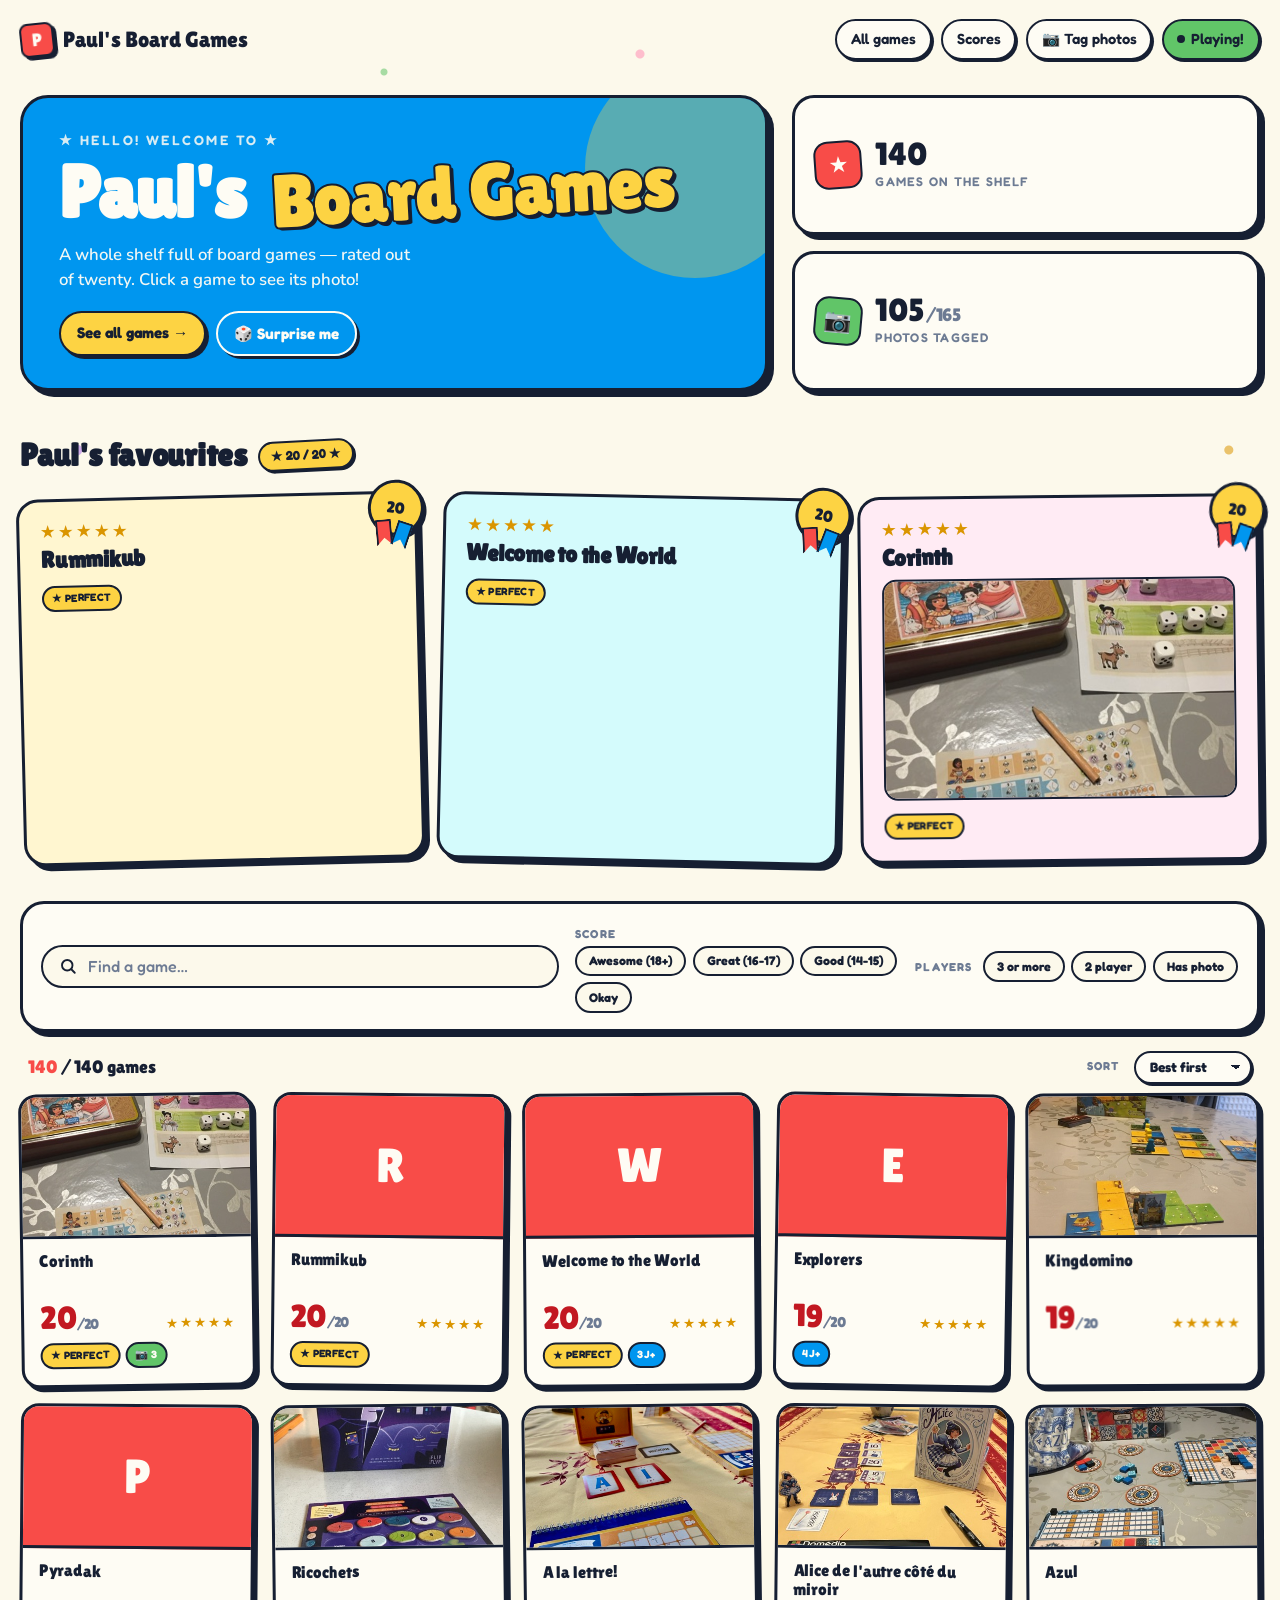
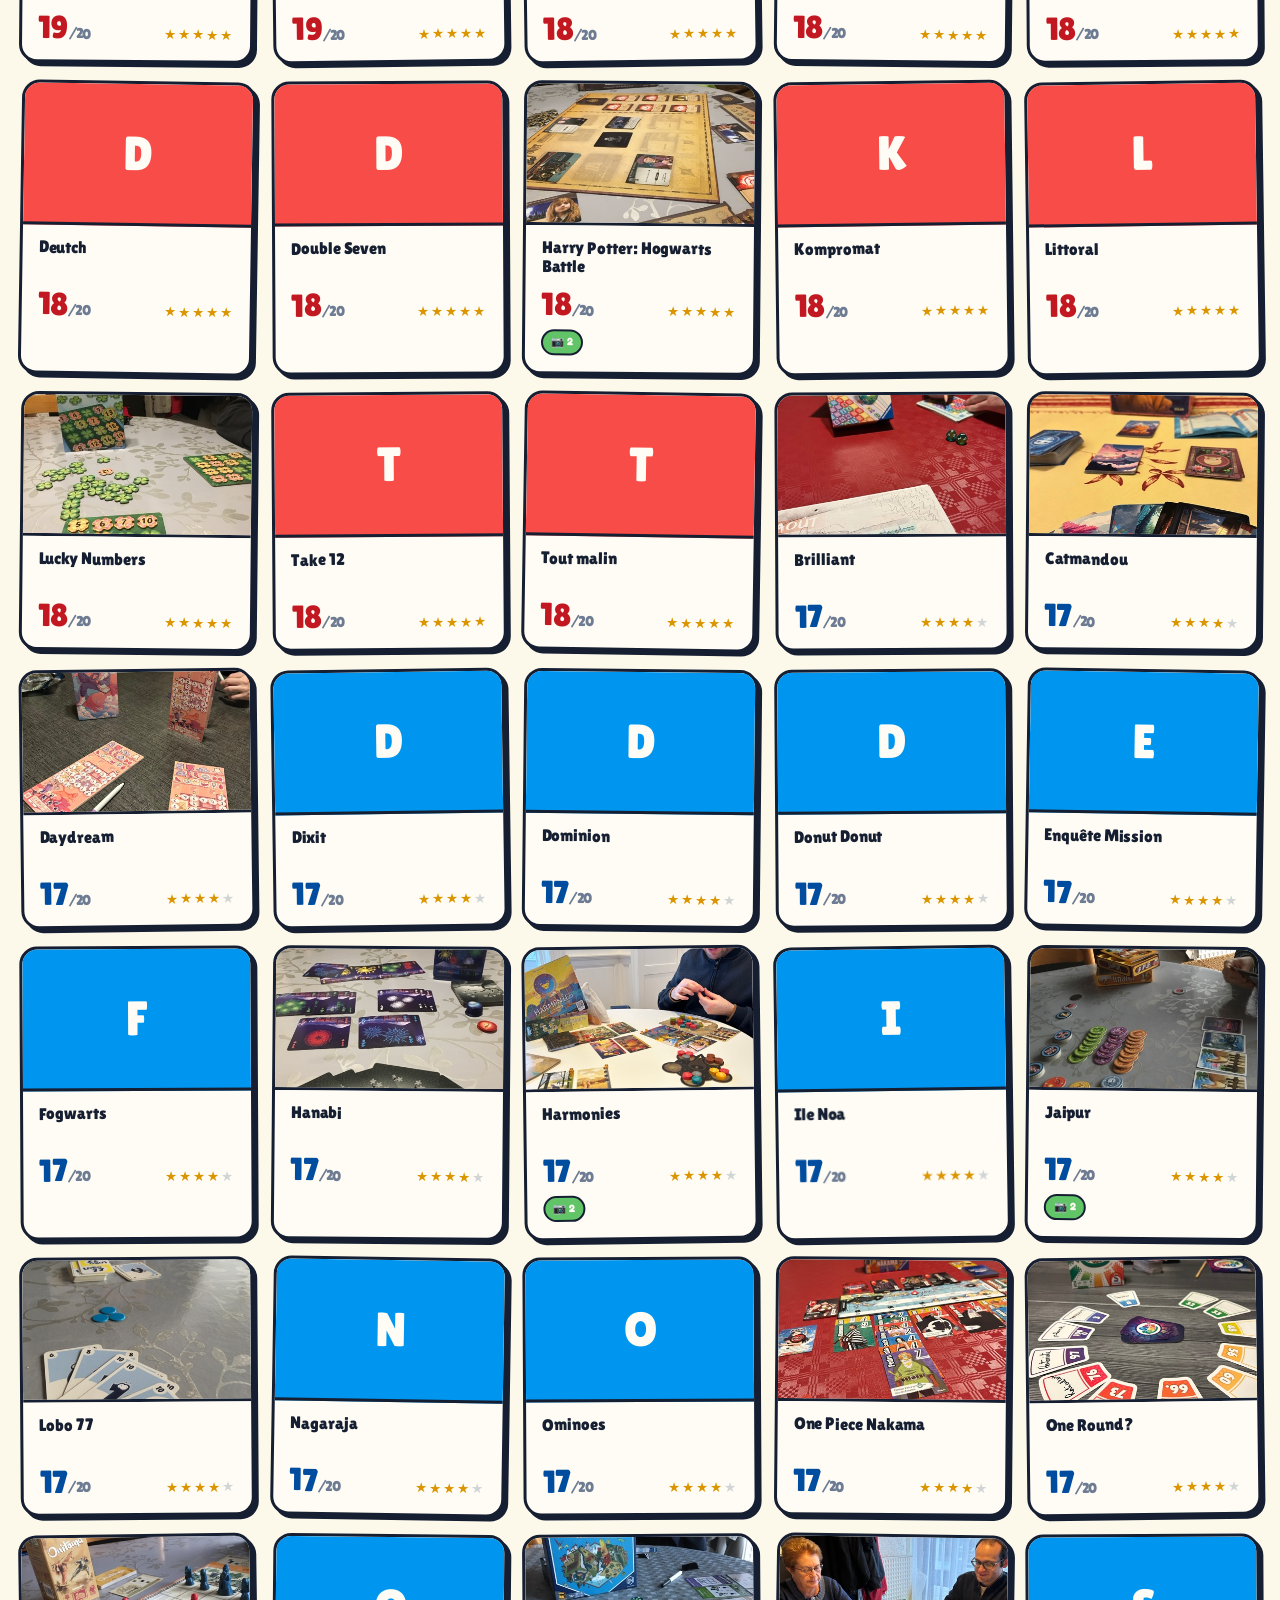
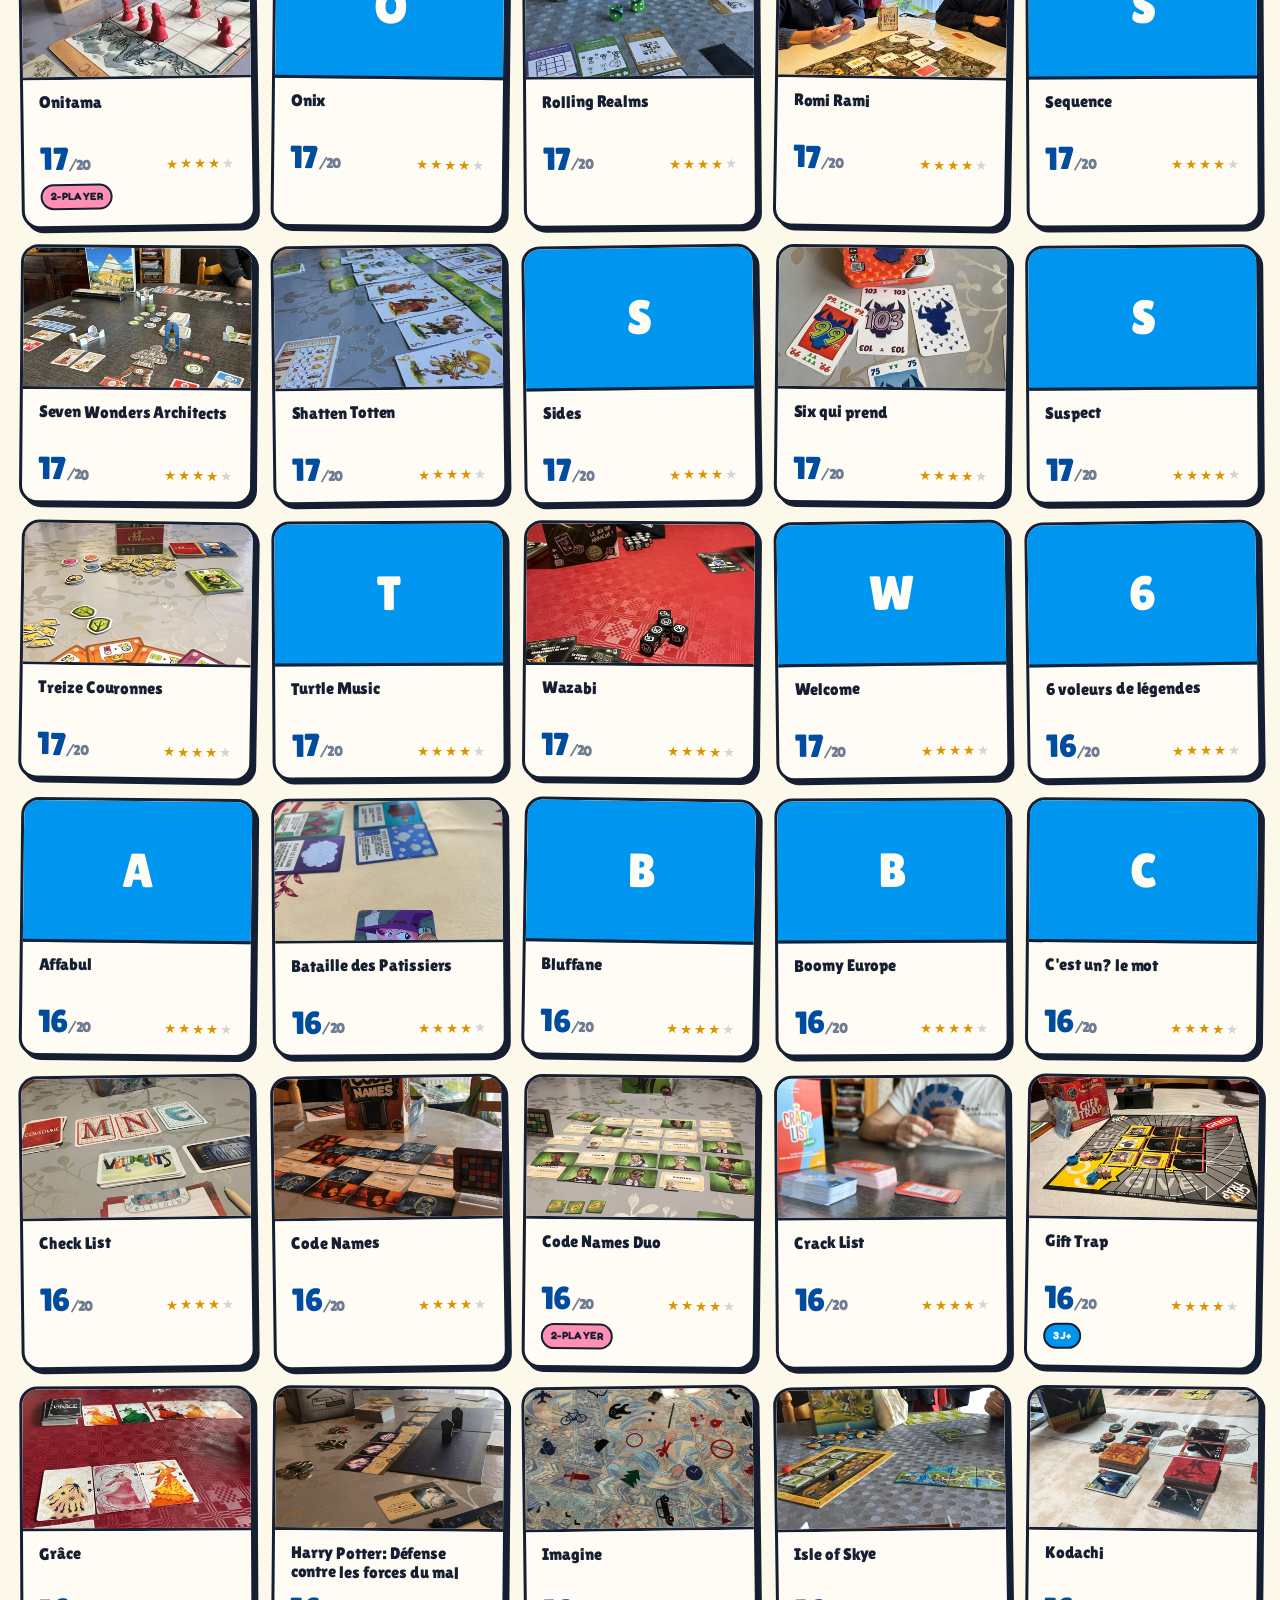
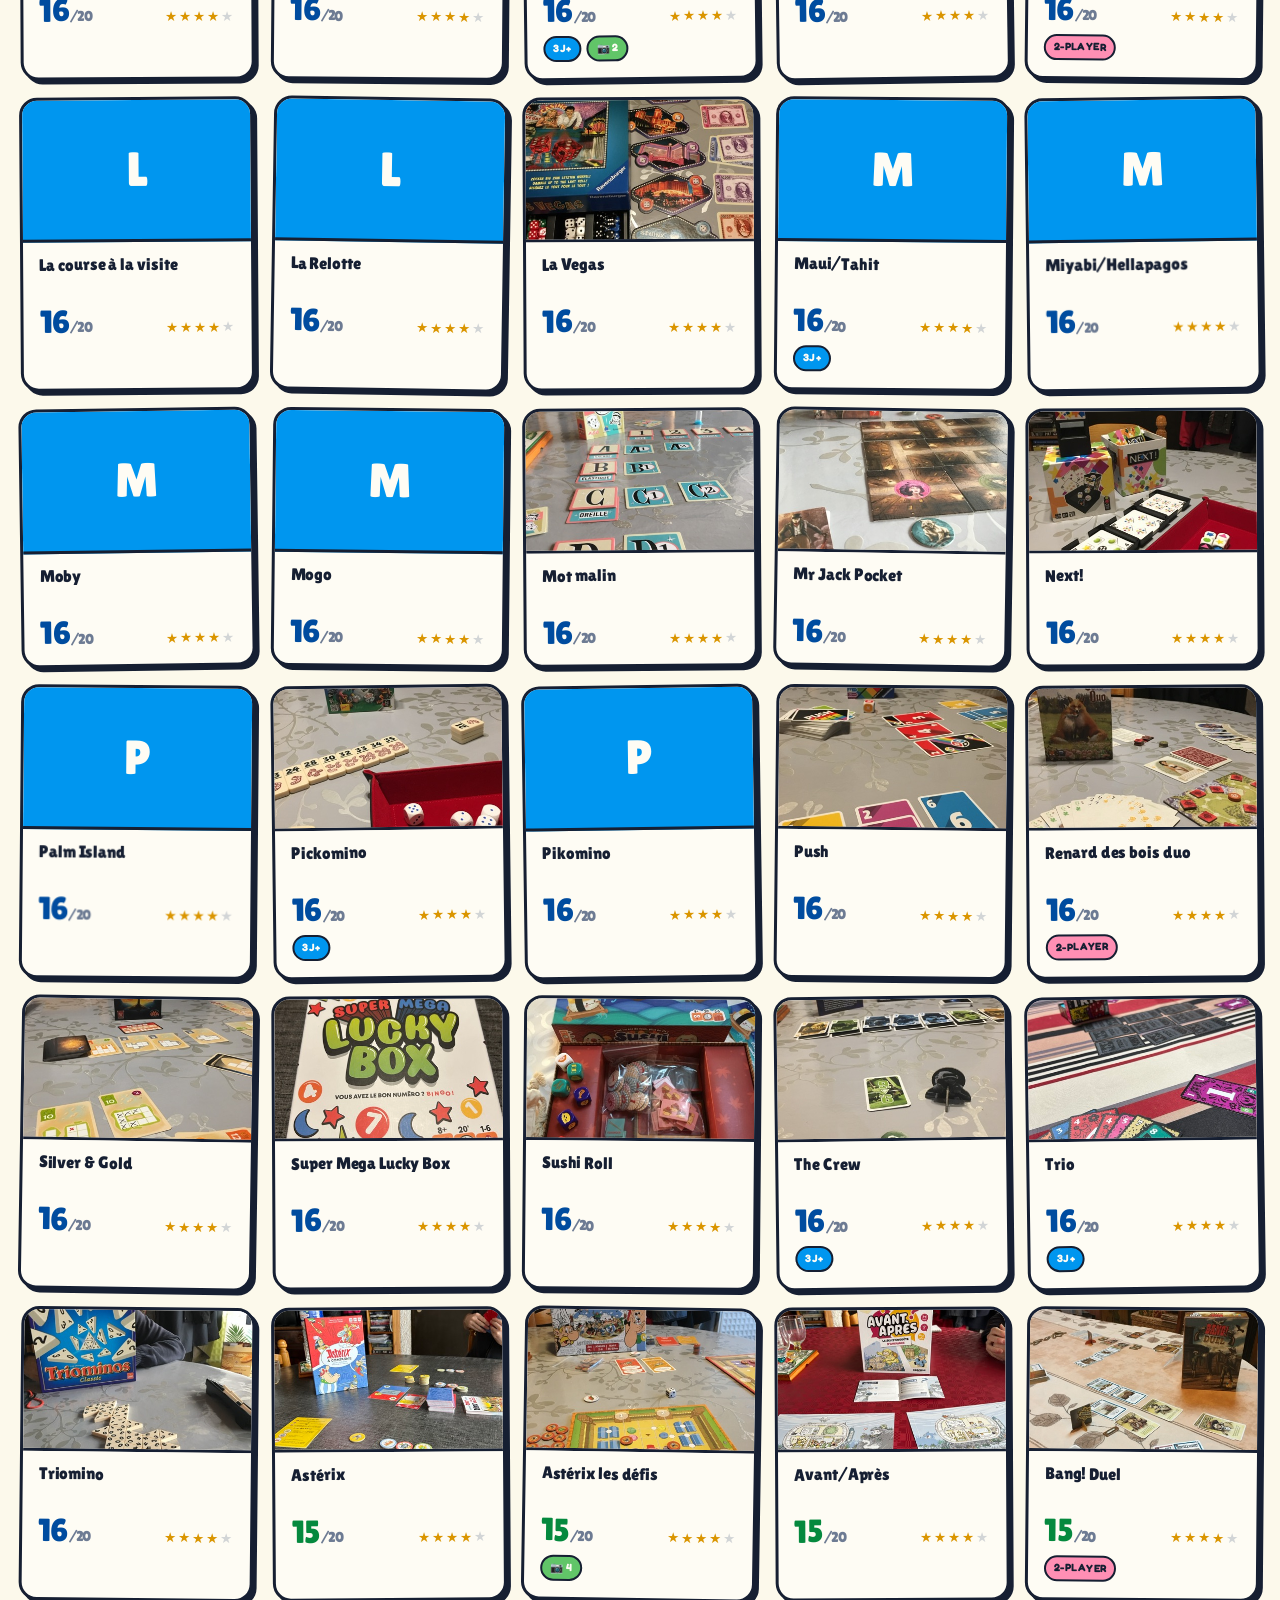
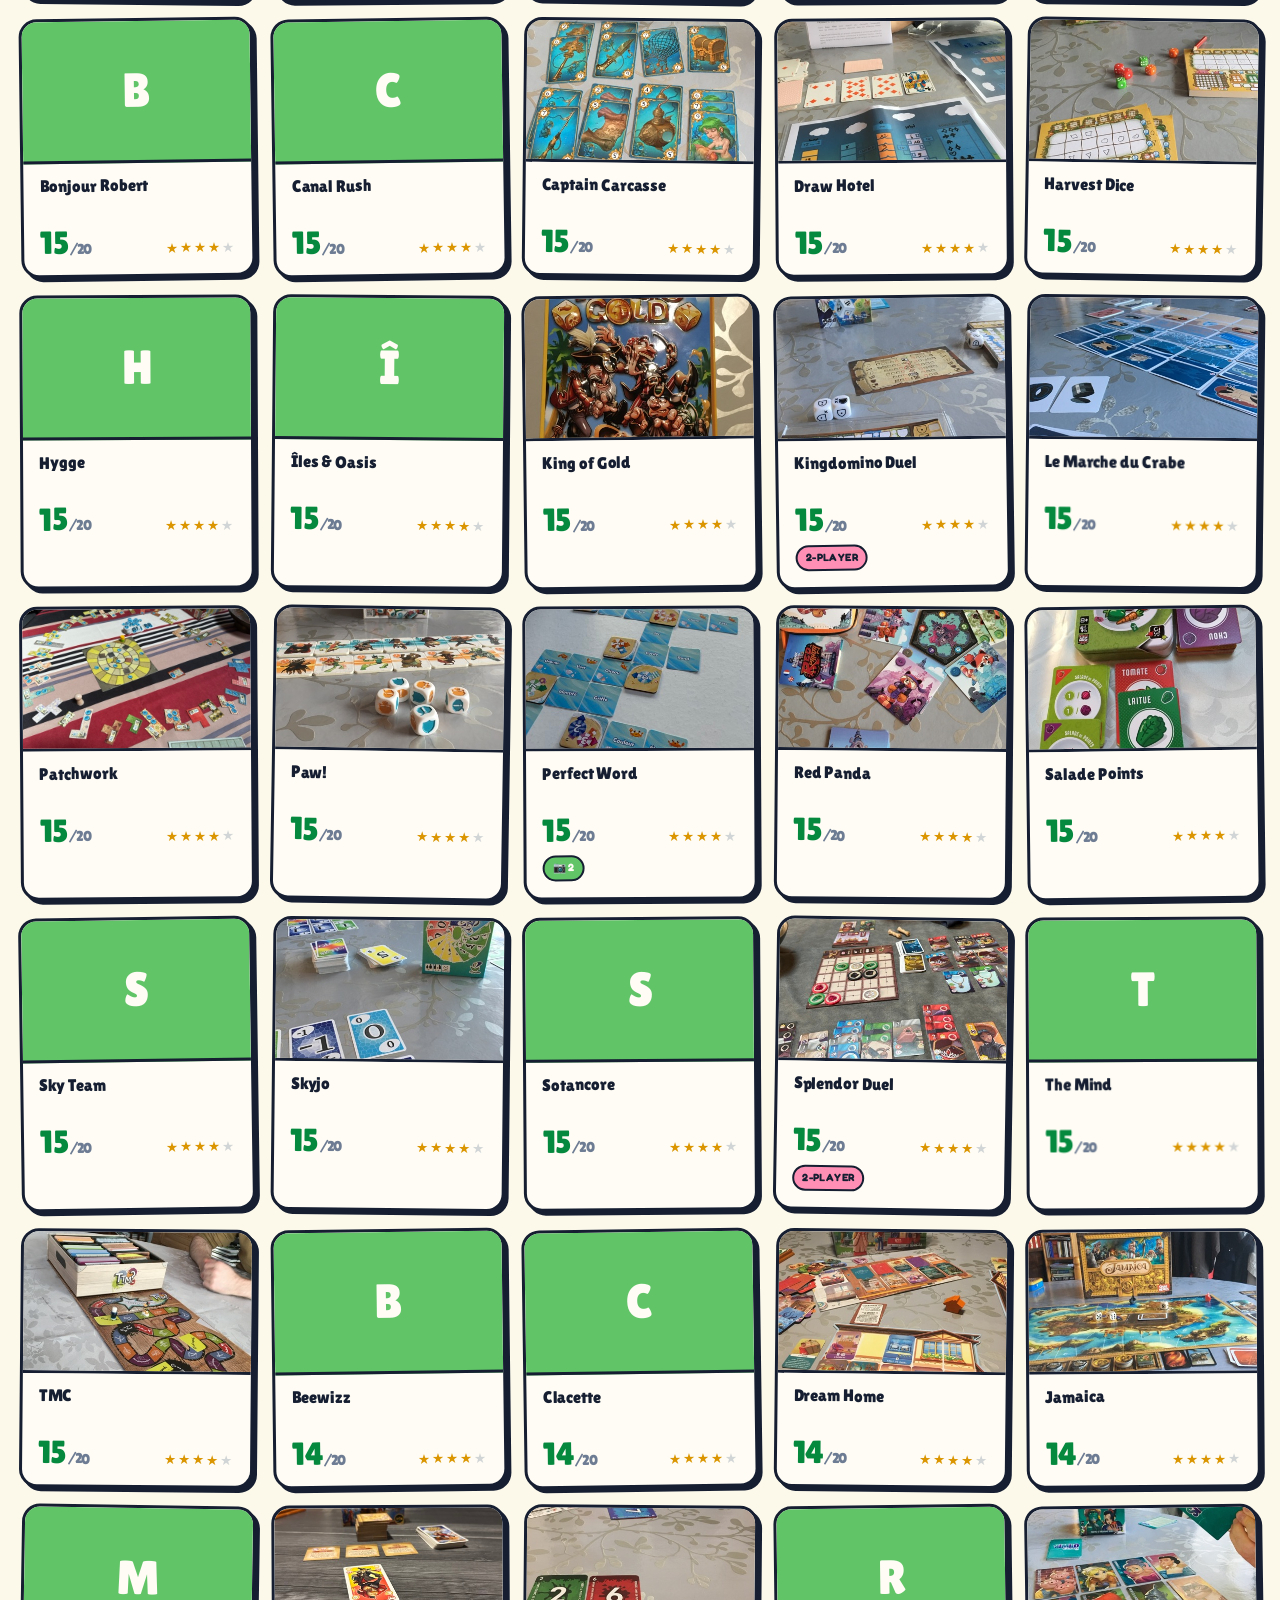
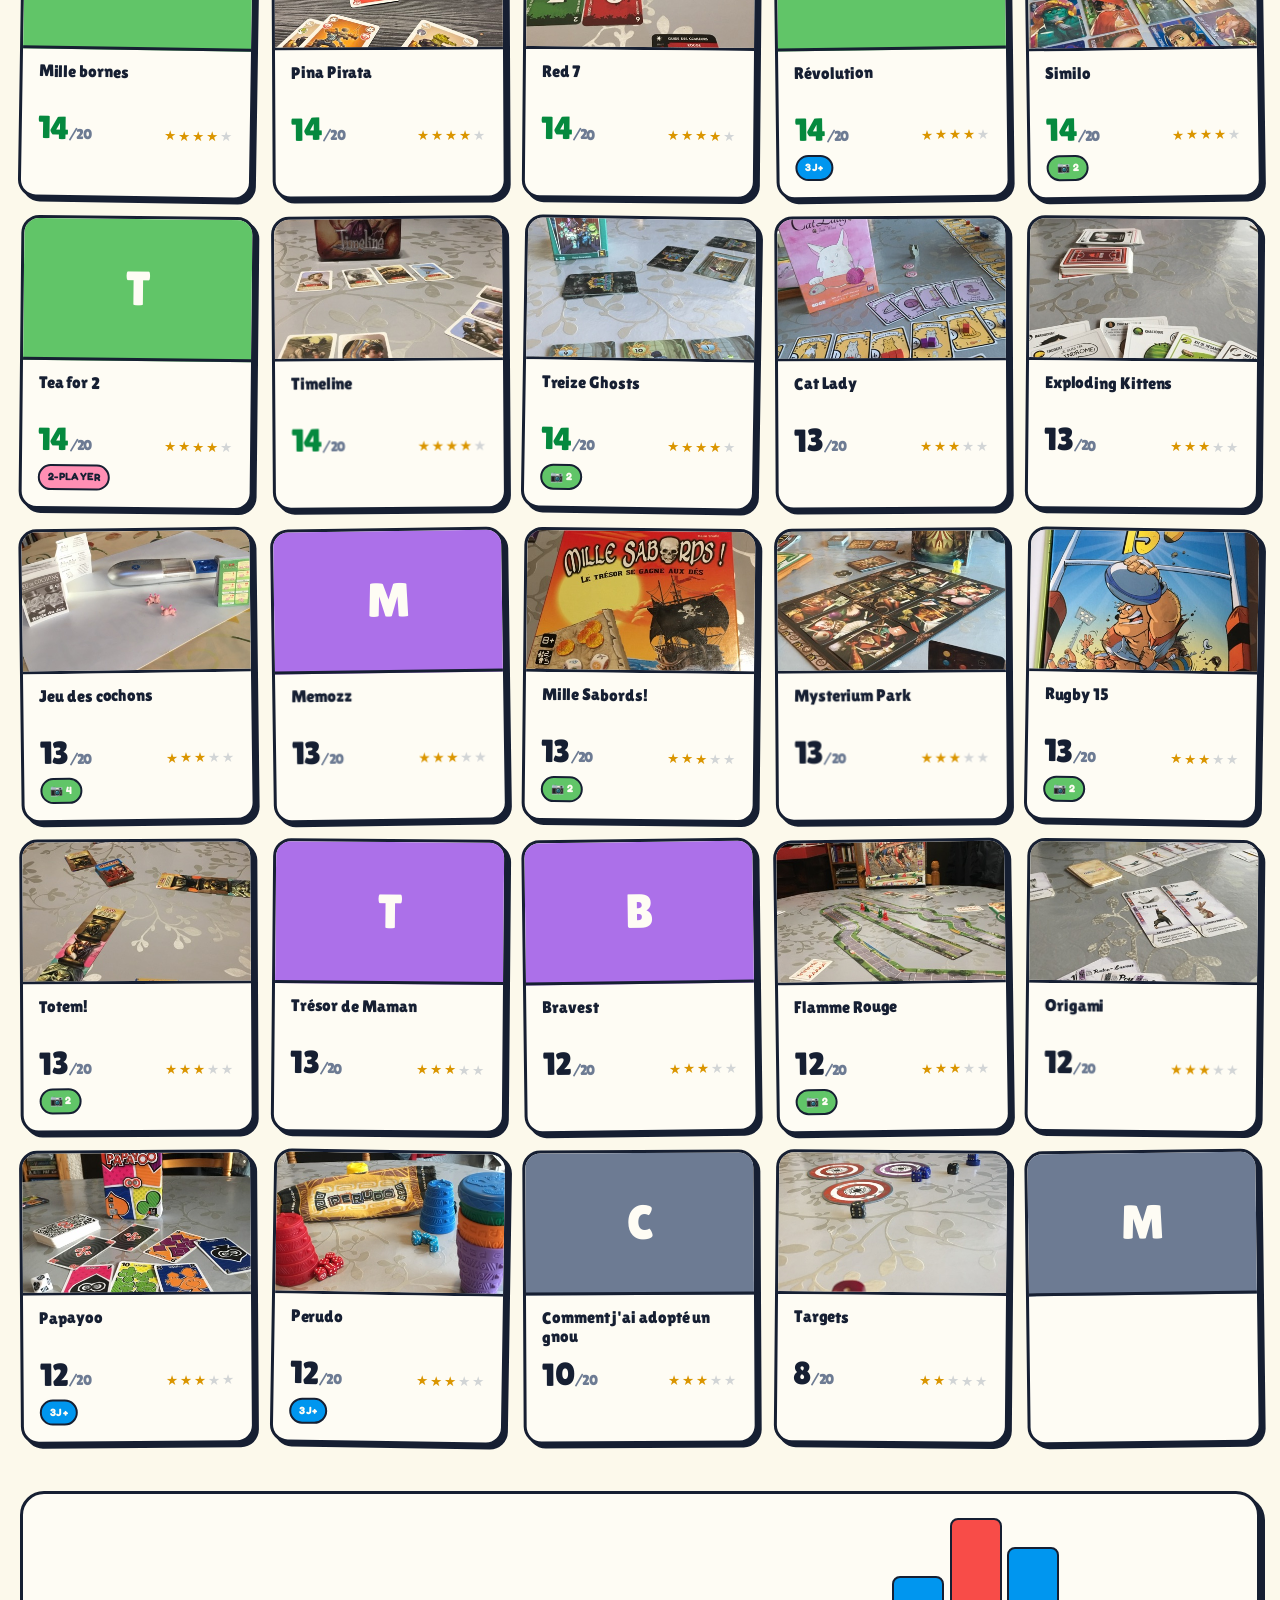
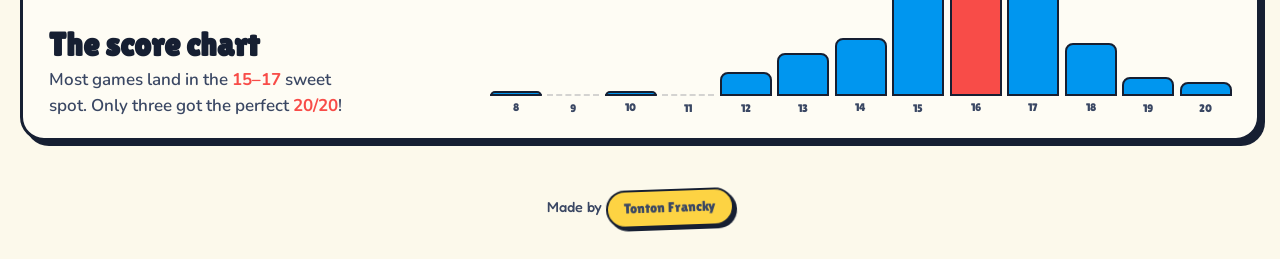
==== commit e07ba5c5: "Credit Tonton Francky in the footer Co-Authored-By: Claude Opus 4.7 (1M context) <noreply@anthropic." ====
--- a/index.html
+++ b/index.html
@@ -111,7 +111,7 @@
   </section>
 
   <div class="foot">
-    Made by <span class="by">Paul ✦ 2026</span>
+    Made by <span class="by">Tonton Francky</span>
   </div>
 
 </div>
--- a/styles.css
+++ b/styles.css
@@ -334,3 +334,80 @@
 @media (prefers-reduced-motion: reduce) {
   *, *::before, *::after { animation-duration: 0.001s !important; transition-duration: 0.001s !important; }
 }
+
+/* RATINGS + COMMENTS */
+.community { margin: 1.5rem 0 3rem; display: grid; grid-template-columns: minmax(0, 1fr) minmax(0, 1.4fr); gap: 1.5rem; align-items: start; }
+.community .panel {
+  background: var(--paper);
+  border: 3px solid var(--ink);
+  border-radius: 22px;
+  box-shadow: 6px 6px 0 var(--ink);
+  padding: 1.4rem 1.4rem 1.3rem;
+}
+.community h2 { font-family: "Lilita One", sans-serif; font-size: 1.5rem; margin: 0 0 0.8rem; letter-spacing: -0.01em; }
+
+/* Rating control */
+.avg-row { display: flex; align-items: baseline; gap: 0.6rem; margin: 0 0 0.8rem; }
+.avg-row .avg { font-family: "Lilita One", sans-serif; font-size: 2.4rem; color: var(--yellow-deep); line-height: 1; letter-spacing: -0.02em; }
+.avg-row .avg.empty { color: var(--ink-3); font-size: 1.4rem; }
+.avg-row .count { font-family: "Fredoka", sans-serif; font-weight: 600; color: var(--ink-3); font-size: 0.85rem; }
+
+.star-pick { display: flex; gap: 0.2rem; align-items: center; margin: 0.4rem 0 0.9rem; }
+.star-pick button {
+  appearance: none; border: 0; background: transparent; padding: 0; cursor: pointer;
+  font-size: 2rem; line-height: 1; color: var(--ink-3); opacity: 0.45;
+  transition: transform .15s cubic-bezier(.34,1.56,.64,1), opacity .15s, color .15s;
+}
+.star-pick button[data-active="true"], .star-pick:hover button[data-active="true"] { color: var(--yellow-deep); opacity: 1; }
+.star-pick button:hover, .star-pick button:focus-visible { transform: translateY(-2px) scale(1.08); outline: none; }
+.star-pick button.preview { color: var(--yellow); opacity: 1; }
+.star-pick .label { margin-left: 0.5rem; font-family: "Fredoka", sans-serif; font-weight: 700; font-size: 0.9rem; color: var(--ink-2); }
+
+.name-input {
+  width: 100%; padding: 0.5rem 0.8rem;
+  border: 2px solid var(--ink); border-radius: 12px;
+  background: var(--cream);
+  font-family: "Fredoka", sans-serif; font-weight: 600; font-size: 0.95rem;
+  color: var(--ink); outline: none; margin-bottom: 0.5rem;
+}
+.name-input:focus { background: var(--paper); box-shadow: 2px 2px 0 var(--ink); }
+
+.rating-status { font-family: "Fredoka", sans-serif; font-weight: 600; font-size: 0.85rem; color: var(--ink-3); min-height: 1.2em; }
+.rating-status.success { color: var(--green-deep); }
+.rating-status.error { color: var(--red-deep); }
+
+/* Comments */
+.comment-form { display: grid; gap: 0.6rem; }
+.comment-form textarea {
+  width: 100%; min-height: 90px; resize: vertical;
+  padding: 0.65rem 0.85rem;
+  border: 2px solid var(--ink); border-radius: 14px;
+  background: var(--cream);
+  font-family: "Nunito", sans-serif; font-weight: 500; font-size: 0.95rem;
+  color: var(--ink); outline: none; line-height: 1.4;
+}
+.comment-form textarea:focus { background: var(--paper); box-shadow: 2px 2px 0 var(--ink); }
+.comment-form .send-row { display: flex; justify-content: space-between; align-items: center; gap: 0.5rem; flex-wrap: wrap; }
+.comment-list { display: grid; gap: 0.8rem; margin-top: 1.2rem; }
+.comment {
+  position: relative;
+  background: var(--cream);
+  border: 2px solid var(--ink);
+  border-radius: 14px;
+  padding: 0.7rem 0.9rem 0.75rem;
+  box-shadow: 3px 3px 0 var(--ink);
+}
+.comment:nth-child(3n+1) { transform: rotate(-0.4deg); }
+.comment:nth-child(3n+2) { background: oklch(0.97 0.04 200); transform: rotate(0.3deg); }
+.comment:nth-child(3n+3) { background: oklch(0.97 0.05 95); transform: rotate(-0.2deg); }
+.comment .head { display: flex; align-items: baseline; justify-content: space-between; gap: 0.5rem; margin-bottom: 0.25rem; }
+.comment .author { font-family: "Lilita One", sans-serif; font-size: 1.05rem; color: var(--ink); }
+.comment .when { font-family: "Fredoka", sans-serif; font-weight: 600; font-size: 0.7rem; color: var(--ink-3); letter-spacing: 0.04em; }
+.comment .body { font-family: "Nunito", sans-serif; font-weight: 500; color: var(--ink); white-space: pre-wrap; word-break: break-word; }
+
+.empty-comments { font-family: "Fredoka", sans-serif; font-weight: 600; color: var(--ink-3); text-align: center; padding: 1.5rem 1rem; }
+.empty-comments .icon { font-size: 1.8rem; display: block; margin-bottom: 0.3rem; }
+
+@media (max-width: 900px) {
+  .community { grid-template-columns: 1fr; }
+}
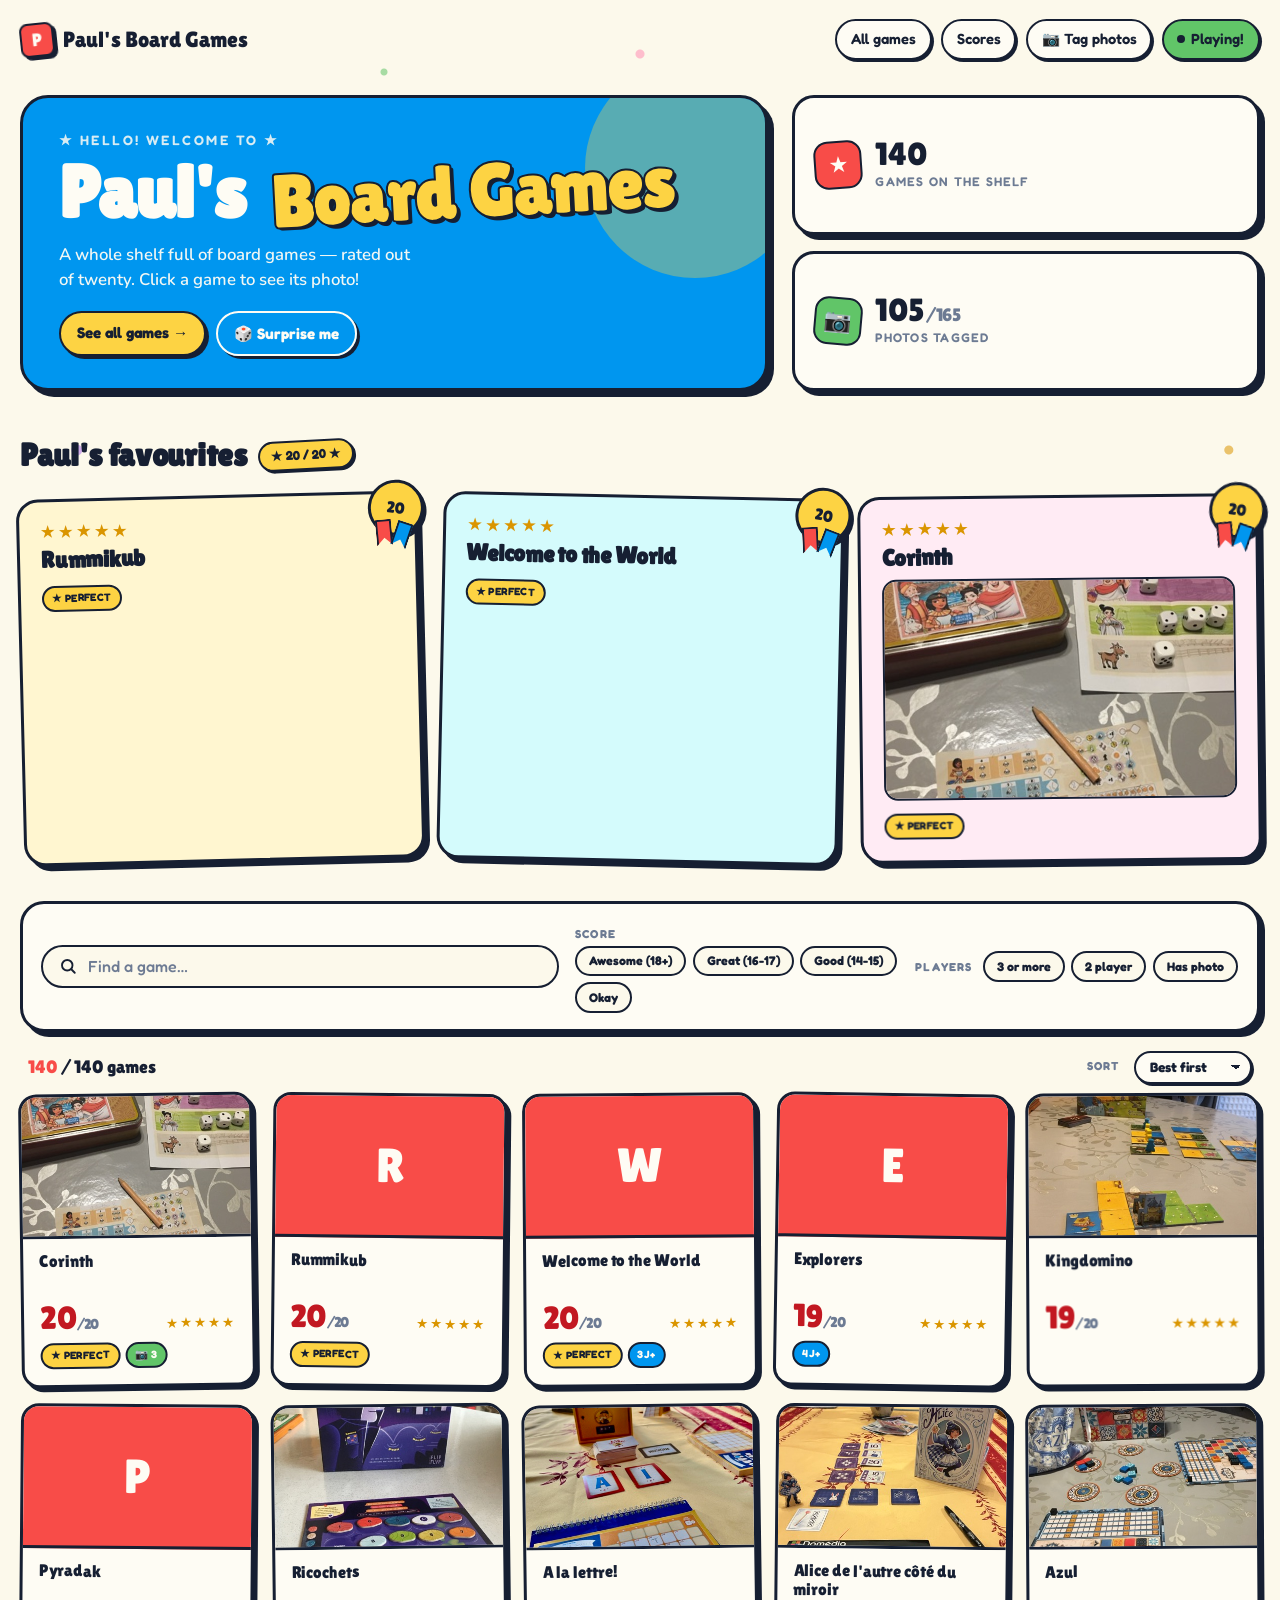
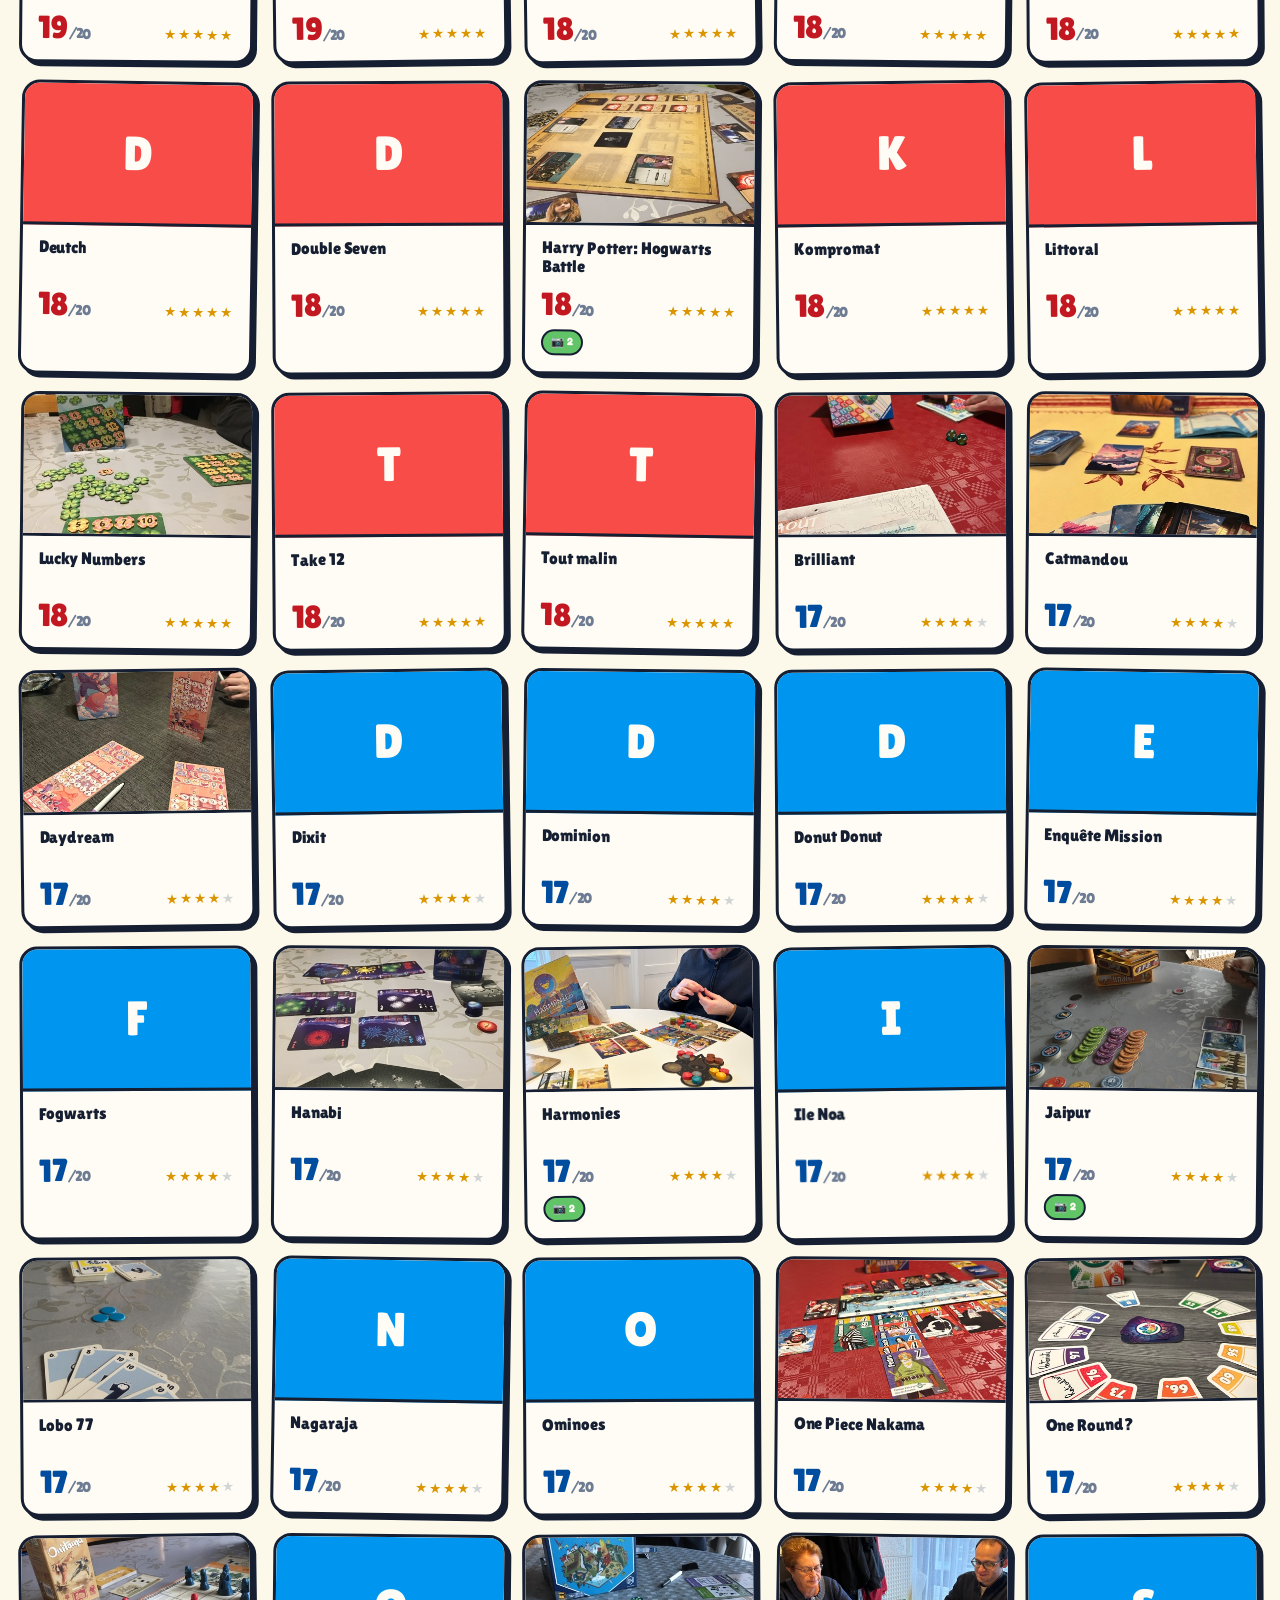
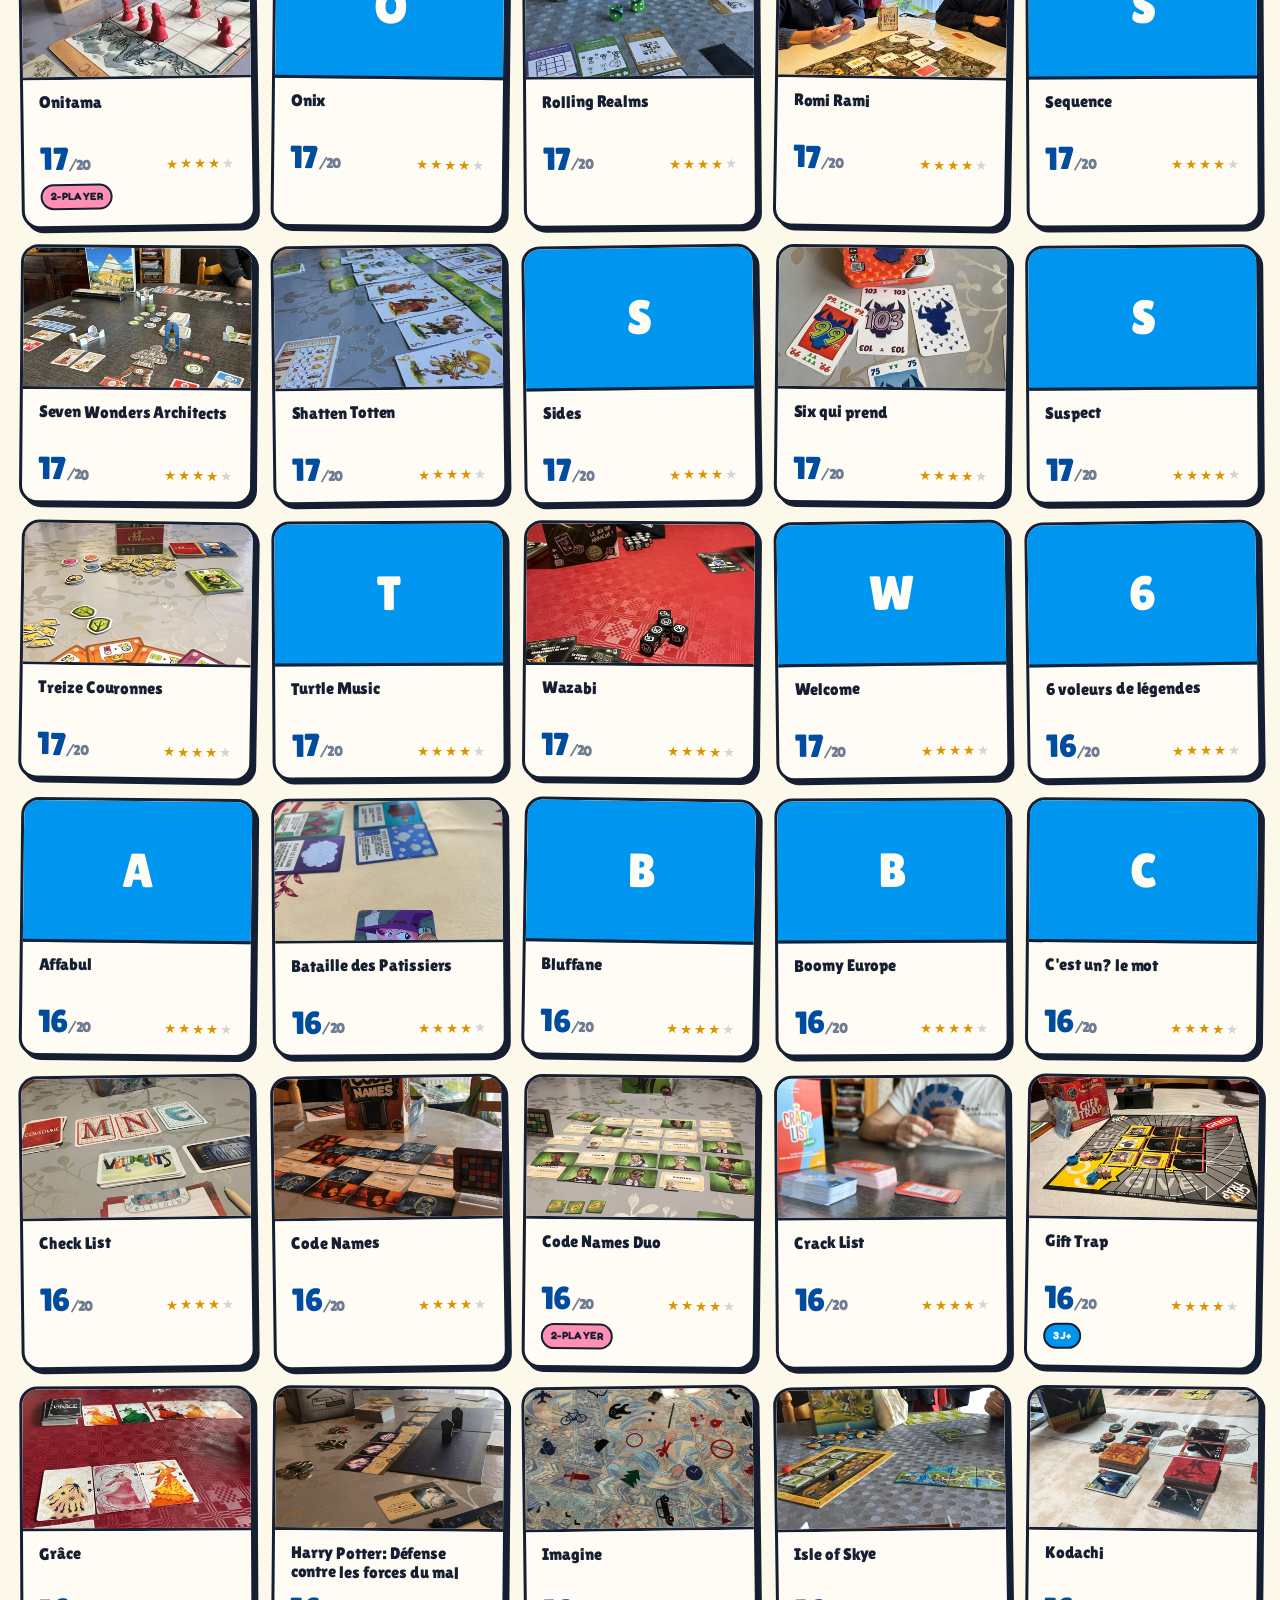
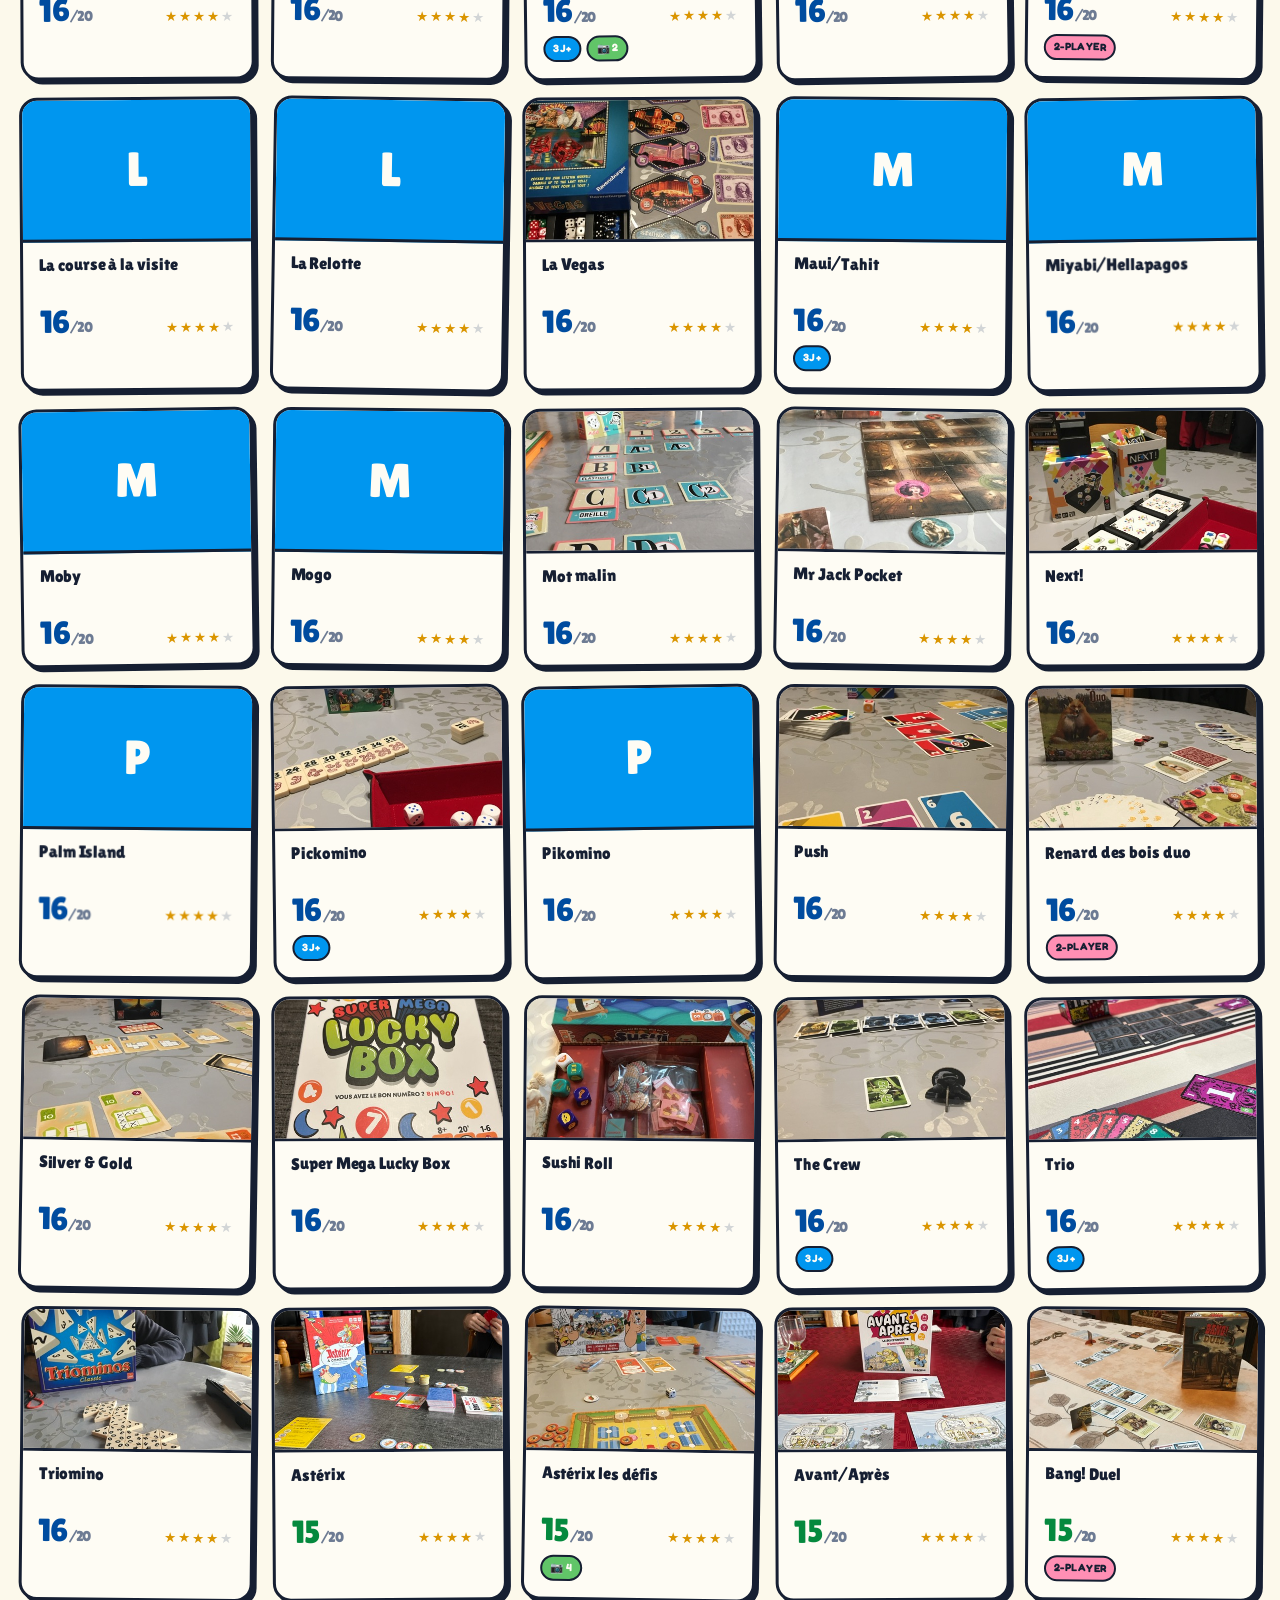
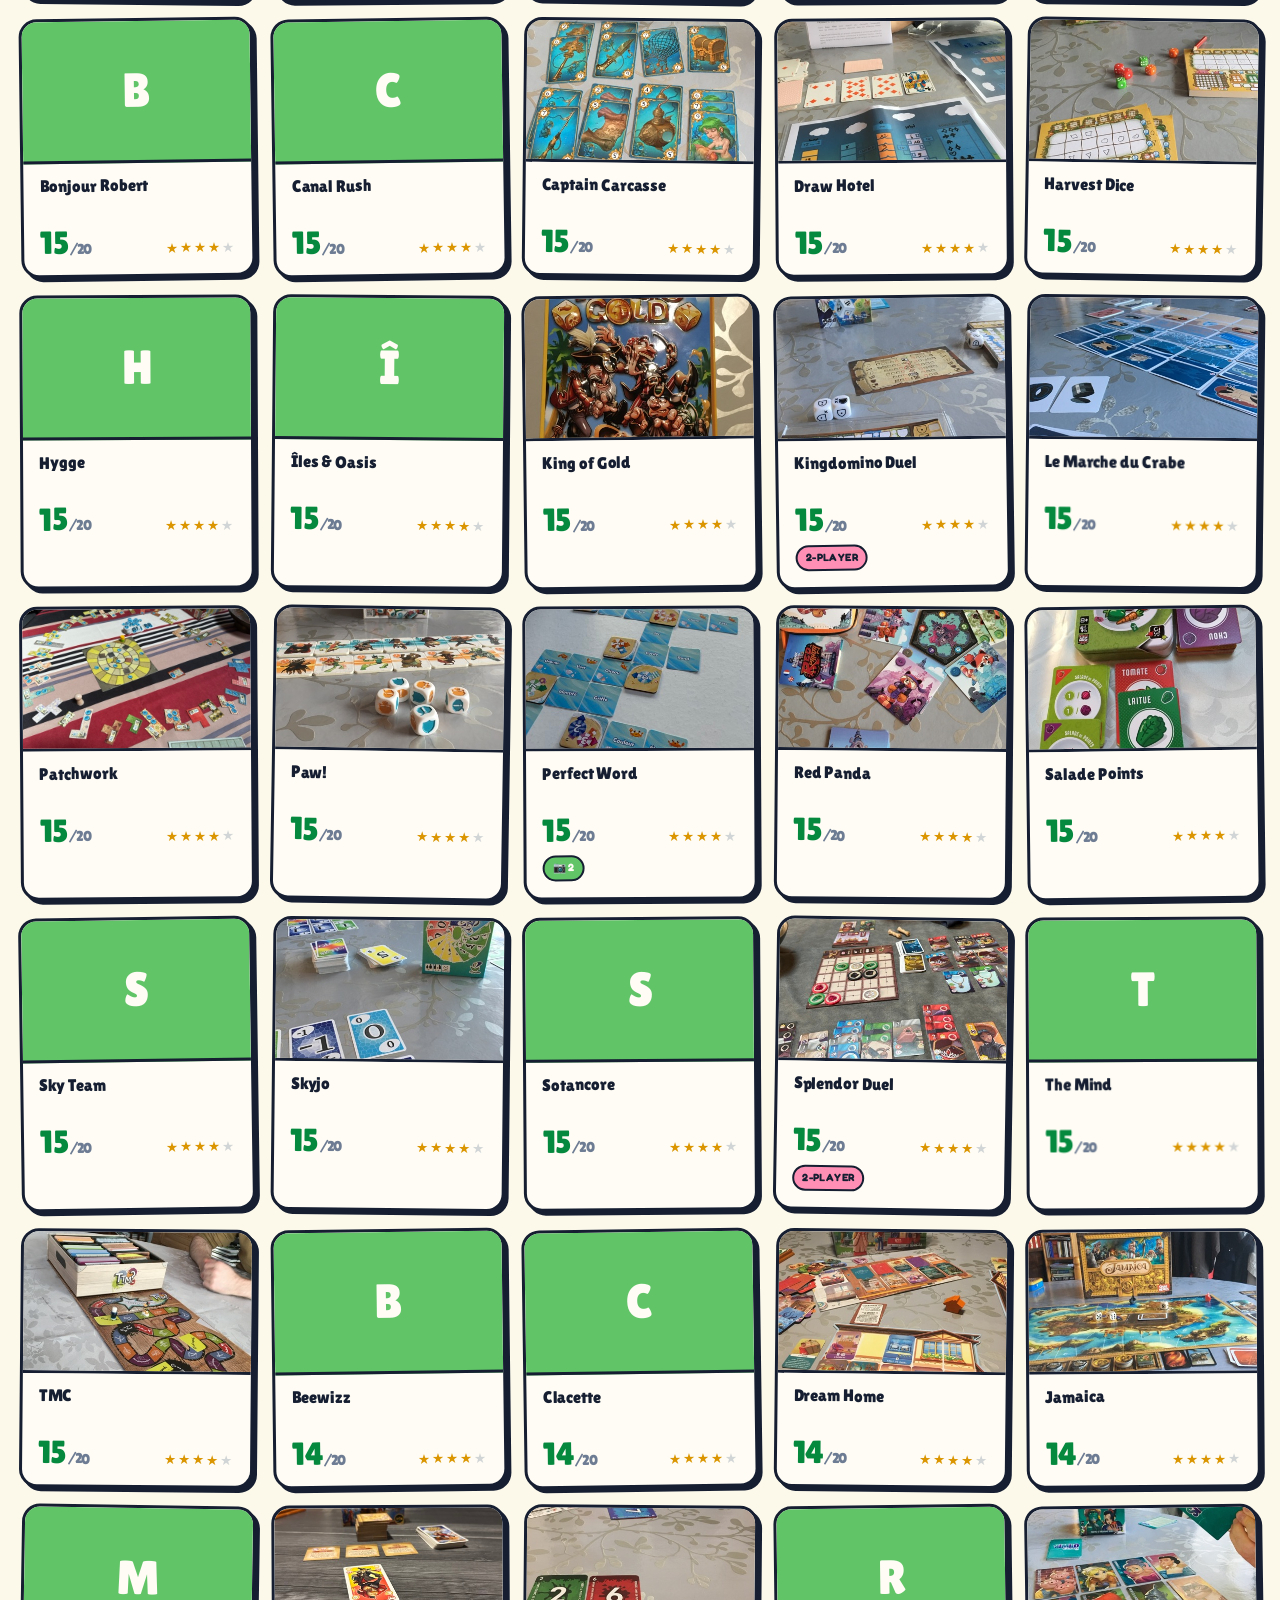
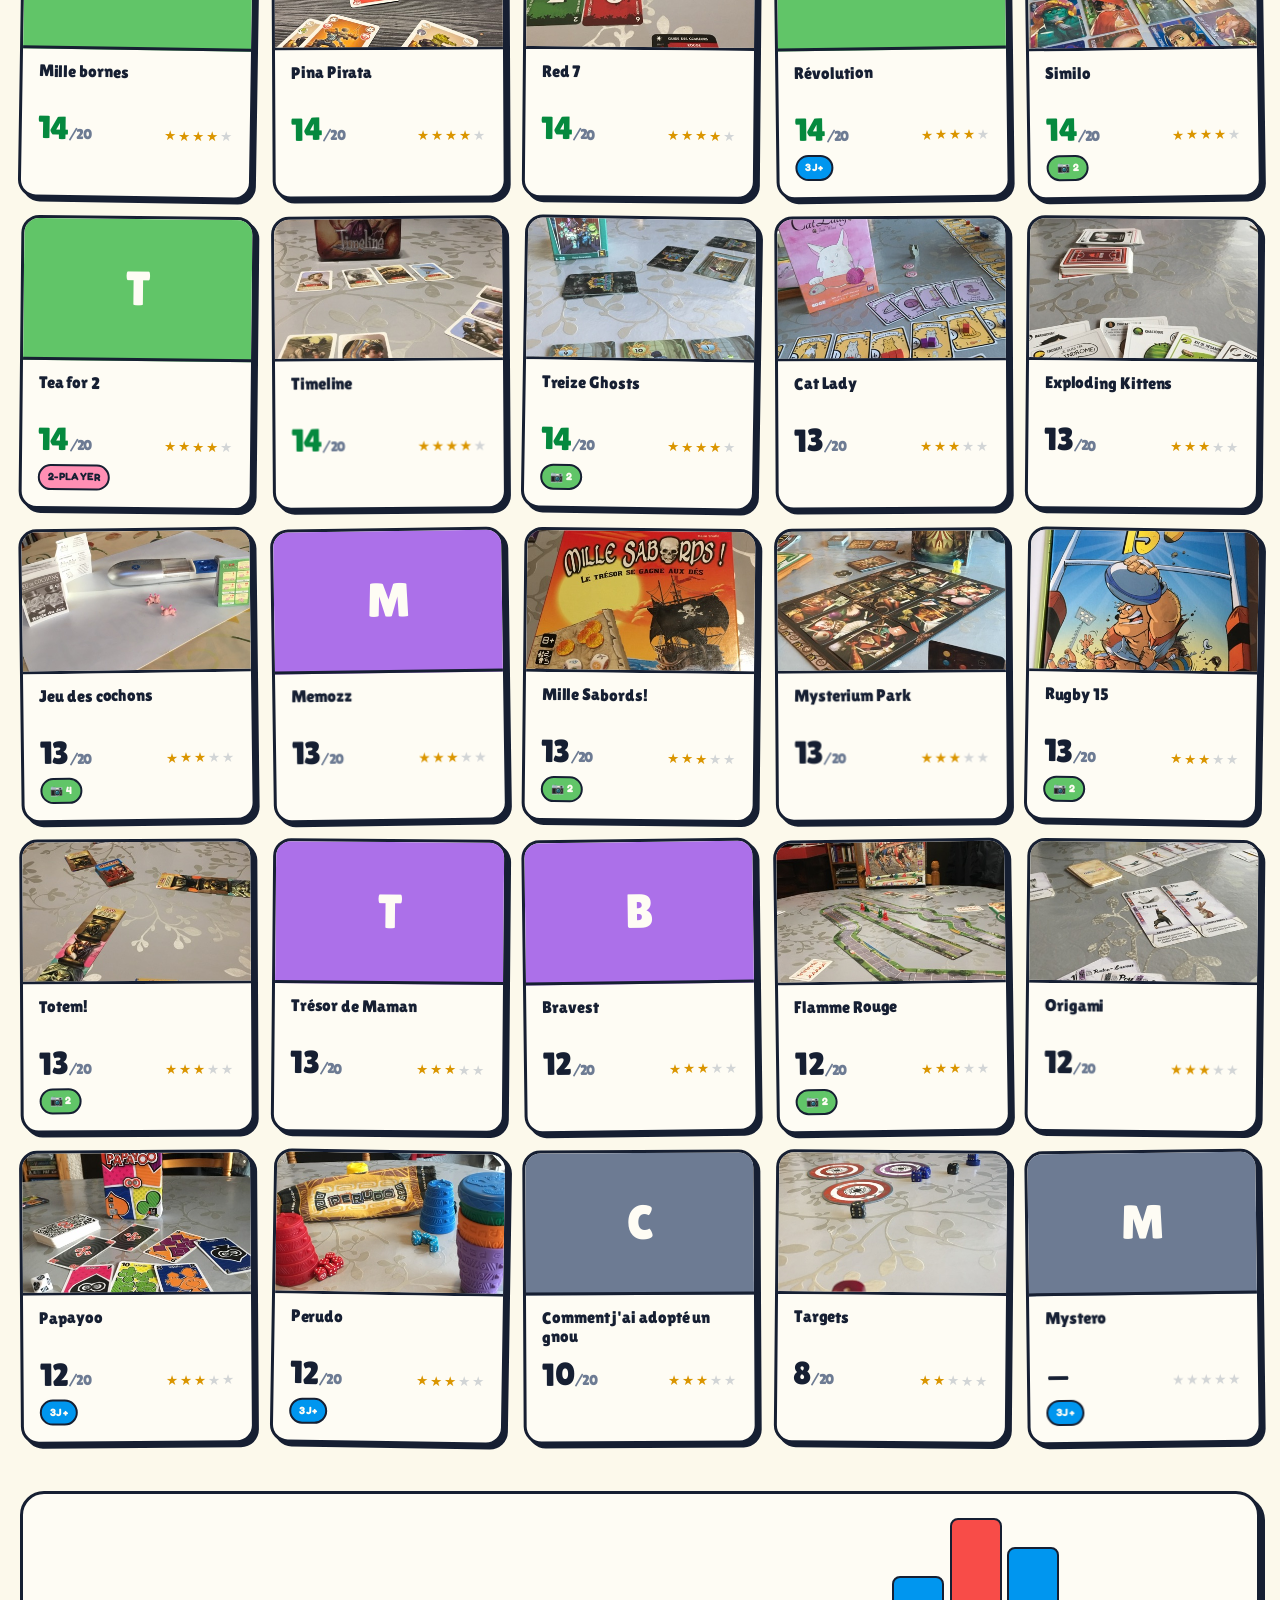
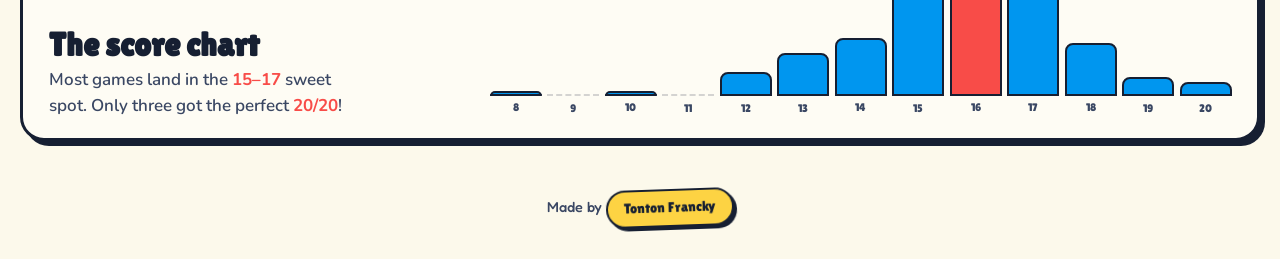
==== commit c76edbc3: "Style the rating + comments and link the footer credit Rating panel: big tilted average with yellow " ====
--- a/index.html
+++ b/index.html
@@ -111,7 +111,7 @@
   </section>
 
   <div class="foot">
-    Made by <span class="by">Tonton Francky</span>
+    Made by <a class="by" href="https://tontonfrancky.com" target="_blank" rel="noopener">Tonton Francky</a>
   </div>
 
 </div>
--- a/styles.css
+++ b/styles.css
@@ -226,7 +226,20 @@
 .bar:hover .bar-count { opacity: 1; }
 
 .foot { margin: 3rem 0 2rem; text-align: center; color: var(--ink-2); font-family: "Fredoka", sans-serif; font-size: 0.9rem; }
-.foot .by { display: inline-block; background: var(--yellow); border: 2px solid var(--ink); border-radius: 999px; padding: 0.4rem 1rem; font-family: "Lilita One", sans-serif; box-shadow: 3px 3px 0 var(--ink); transform: rotate(-2deg); }
+.foot .by {
+  display: inline-block;
+  background: var(--yellow);
+  color: var(--ink);
+  text-decoration: none;
+  border: 2px solid var(--ink);
+  border-radius: 999px;
+  padding: 0.4rem 1rem;
+  font-family: "Lilita One", sans-serif;
+  box-shadow: 3px 3px 0 var(--ink);
+  transform: rotate(-2deg);
+  transition: transform .2s cubic-bezier(.34,1.56,.64,1), box-shadow .2s;
+}
+a.foot-by:hover, .foot a.by:hover { transform: rotate(2deg) translate(-1px,-1px); box-shadow: 4px 4px 0 var(--ink); }
 
 /* GAME DETAIL PAGE */
 .detail { margin: 1rem 0 3rem; display: grid; grid-template-columns: minmax(0, 1.4fr) minmax(0, 1fr); gap: 2rem; align-items: start; }
@@ -338,76 +351,299 @@
 /* RATINGS + COMMENTS */
 .community { margin: 1.5rem 0 3rem; display: grid; grid-template-columns: minmax(0, 1fr) minmax(0, 1.4fr); gap: 1.5rem; align-items: start; }
 .community .panel {
+  position: relative;
   background: var(--paper);
   border: 3px solid var(--ink);
   border-radius: 22px;
   box-shadow: 6px 6px 0 var(--ink);
-  padding: 1.4rem 1.4rem 1.3rem;
-}
-.community h2 { font-family: "Lilita One", sans-serif; font-size: 1.5rem; margin: 0 0 0.8rem; letter-spacing: -0.01em; }
-
-/* Rating control */
-.avg-row { display: flex; align-items: baseline; gap: 0.6rem; margin: 0 0 0.8rem; }
-.avg-row .avg { font-family: "Lilita One", sans-serif; font-size: 2.4rem; color: var(--yellow-deep); line-height: 1; letter-spacing: -0.02em; }
-.avg-row .avg.empty { color: var(--ink-3); font-size: 1.4rem; }
-.avg-row .count { font-family: "Fredoka", sans-serif; font-weight: 600; color: var(--ink-3); font-size: 0.85rem; }
-
-.star-pick { display: flex; gap: 0.2rem; align-items: center; margin: 0.4rem 0 0.9rem; }
-.star-pick button {
-  appearance: none; border: 0; background: transparent; padding: 0; cursor: pointer;
-  font-size: 2rem; line-height: 1; color: var(--ink-3); opacity: 0.45;
-  transition: transform .15s cubic-bezier(.34,1.56,.64,1), opacity .15s, color .15s;
-}
-.star-pick button[data-active="true"], .star-pick:hover button[data-active="true"] { color: var(--yellow-deep); opacity: 1; }
-.star-pick button:hover, .star-pick button:focus-visible { transform: translateY(-2px) scale(1.08); outline: none; }
-.star-pick button.preview { color: var(--yellow); opacity: 1; }
-.star-pick .label { margin-left: 0.5rem; font-family: "Fredoka", sans-serif; font-weight: 700; font-size: 0.9rem; color: var(--ink-2); }
-
-.name-input {
-  width: 100%; padding: 0.5rem 0.8rem;
+  padding: 1.6rem 1.5rem 1.4rem;
+}
+.community .panel.rating-panel { transform: rotate(-0.4deg); }
+.community .panel.comments-panel { transform: rotate(0.3deg); }
+.community h2 { font-family: "Lilita One", sans-serif; font-size: 1.4rem; margin: 0; letter-spacing: -0.01em; }
+
+/* Washi-tape strip at the top of each panel */
+.panel-tape {
+  position: absolute;
+  top: -14px;
+  left: 50%;
+  transform: translateX(-50%) rotate(-2deg);
+  width: 90px; height: 22px;
+  background: var(--yellow);
+  border: 2px solid var(--ink);
+  box-shadow: 2px 2px 0 var(--ink);
+  border-radius: 3px;
+  background-image: repeating-linear-gradient(45deg, transparent 0 6px, oklch(0.24 0.04 265 / 0.08) 6px 8px);
+}
+.panel-tape.pink { background-color: var(--pink); transform: translateX(-50%) rotate(3deg); }
+
+/* — RATING PANEL — */
+.avg-display { text-align: center; padding: 0.3rem 0 0.6rem; }
+.avg-big {
+  font-family: "Lilita One", sans-serif;
+  font-size: clamp(3.5rem, 7vw, 5rem);
+  line-height: 0.95;
+  color: var(--yellow-deep);
+  letter-spacing: -0.04em;
+  -webkit-text-stroke: 1.5px var(--ink);
+  text-shadow: 4px 4px 0 var(--ink);
+  display: inline-block;
+  transform: rotate(-3deg);
+  transition: color .25s, transform .25s cubic-bezier(.34,1.56,.64,1);
+}
+.avg-big[data-empty="true"] {
+  font-size: clamp(1.6rem, 3vw, 2rem);
+  color: var(--ink-3);
+  -webkit-text-stroke: 0;
+  text-shadow: none;
+  transform: none;
+}
+
+.avg-stars-mini {
+  position: relative;
+  display: inline-block;
+  margin: 0.4rem auto 0.2rem;
+  font-size: 1.4rem;
+  letter-spacing: 4px;
+  line-height: 1;
+}
+.avg-stars-mini .stars-bg { color: var(--ink-3); opacity: 0.25; }
+.avg-stars-mini .stars-fill {
+  position: absolute;
+  top: 0; left: 0;
+  width: 0;
+  overflow: hidden;
+  white-space: nowrap;
+  color: var(--yellow-deep);
+  transition: width .5s cubic-bezier(.34,1.56,.64,1);
+}
+.avg-count {
+  font-family: "Fredoka", sans-serif;
+  font-weight: 700;
+  font-size: 0.82rem;
+  color: var(--ink-3);
+  margin-top: 0.4rem;
+  text-transform: uppercase;
+  letter-spacing: 0.1em;
+}
+
+.rating-divider {
+  display: flex; align-items: center; gap: 0.7rem;
+  margin: 1.3rem 0 1.1rem;
+  color: var(--ink-3);
+}
+.rating-divider::before, .rating-divider::after {
+  content: ""; flex: 1; height: 2px;
+  background: repeating-linear-gradient(90deg, var(--ink-3) 0 4px, transparent 4px 8px);
+}
+.rating-divider span {
+  font-family: "Fredoka", sans-serif;
+  font-weight: 700;
+  font-size: 0.72rem;
+  text-transform: uppercase;
+  letter-spacing: 0.18em;
+}
+
+.name-row {
+  display: flex; align-items: center; gap: 0.5rem;
+  background: var(--cream);
+  border: 2px solid var(--ink);
+  border-radius: 999px;
+  padding: 0.35rem 0.6rem 0.35rem 0.45rem;
+  margin-bottom: 0.9rem;
+  transition: background .2s, box-shadow .2s;
+}
+.name-row:focus-within { background: var(--paper); box-shadow: 3px 3px 0 var(--ink); transform: translate(-1px,-1px); }
+.avatar {
+  width: 34px; height: 34px;
+  flex-shrink: 0;
+  border-radius: 50%;
+  background: var(--ink-3);
+  color: var(--paper);
+  border: 2px solid var(--ink);
+  display: grid; place-items: center;
+  font-family: "Lilita One", sans-serif;
+  font-size: 1.05rem;
+  line-height: 1;
+  transition: background .25s, transform .25s cubic-bezier(.34,1.56,.64,1);
+}
+.avatar[data-empty="true"] { background: var(--cream-2); color: var(--ink-3); }
+.name-row:focus-within .avatar { transform: rotate(-8deg); }
+.name-input.bare {
+  flex: 1; min-width: 0;
+  border: 0; background: transparent; padding: 0;
+  font-family: "Lilita One", sans-serif;
+  font-size: 1.05rem;
+  letter-spacing: -0.005em;
+  color: var(--ink);
+  outline: none;
+}
+.name-input.bare::placeholder { color: var(--ink-3); font-family: "Fredoka", sans-serif; font-weight: 600; letter-spacing: 0; }
+.name-input:not(.bare) {
+  width: 100%; padding: 0.55rem 0.9rem;
   border: 2px solid var(--ink); border-radius: 12px;
   background: var(--cream);
   font-family: "Fredoka", sans-serif; font-weight: 600; font-size: 0.95rem;
   color: var(--ink); outline: none; margin-bottom: 0.5rem;
 }
-.name-input:focus { background: var(--paper); box-shadow: 2px 2px 0 var(--ink); }
-
-.rating-status { font-family: "Fredoka", sans-serif; font-weight: 600; font-size: 0.85rem; color: var(--ink-3); min-height: 1.2em; }
-.rating-status.success { color: var(--green-deep); }
-.rating-status.error { color: var(--red-deep); }
-
-/* Comments */
-.comment-form { display: grid; gap: 0.6rem; }
+
+.star-pick {
+  display: flex; gap: 0.35rem; align-items: center;
+  margin: 0.2rem 0 0.4rem;
+  justify-content: center;
+}
+.star-pick button {
+  appearance: none; border: 0; background: transparent; padding: 0.1rem 0.05rem; cursor: pointer;
+  font-size: clamp(2.4rem, 4vw, 2.9rem); line-height: 1;
+  color: var(--ink-3); opacity: 0.32;
+  transition: transform .2s cubic-bezier(.34,1.56,.64,1), opacity .2s, color .2s, text-shadow .2s;
+  filter: drop-shadow(0 0 0 transparent);
+}
+.star-pick button:hover, .star-pick button:focus-visible {
+  outline: none;
+  transform: translateY(-3px) rotate(-6deg) scale(1.15);
+}
+.star-pick button[data-active="true"] {
+  color: var(--yellow-deep);
+  opacity: 1;
+  text-shadow: 2px 2px 0 var(--ink);
+}
+.star-pick:hover button[data-active="true"] { color: var(--yellow-deep); }
+.star-pick button.preview {
+  color: var(--yellow);
+  opacity: 1;
+  text-shadow: 2px 2px 0 var(--ink);
+}
+.star-pick button:active { transform: scale(0.92); }
+@keyframes star-pop {
+  0% { transform: scale(1) rotate(0); }
+  40% { transform: scale(1.5) rotate(-12deg); }
+  100% { transform: scale(1) rotate(0); }
+}
+.star-pick button.just-picked { animation: star-pop .45s cubic-bezier(.34,1.56,.64,1); }
+
+.star-label {
+  font-family: "Fredoka", sans-serif;
+  font-weight: 700;
+  font-size: 0.85rem;
+  color: var(--ink-2);
+  text-align: center;
+  letter-spacing: 0.02em;
+  margin-top: 0.2rem;
+}
+
+.rating-status { font-family: "Fredoka", sans-serif; font-weight: 700; font-size: 0.85rem; color: var(--ink-3); min-height: 1.2em; text-align: center; margin-top: 0.4rem; }
+.rating-status.success {
+  color: var(--green-deep);
+  display: inline-block;
+  background: var(--green);
+  color: var(--paper);
+  padding: 0.25rem 0.7rem;
+  border-radius: 999px;
+  border: 2px solid var(--ink);
+  box-shadow: 2px 2px 0 var(--ink);
+  margin: 0.4rem auto 0;
+  animation: pop-in .35s cubic-bezier(.34,1.56,.64,1);
+}
+.rating-status.error {
+  color: var(--paper);
+  background: var(--red);
+  display: inline-block;
+  padding: 0.25rem 0.7rem;
+  border-radius: 999px;
+  border: 2px solid var(--ink);
+  box-shadow: 2px 2px 0 var(--ink);
+  margin: 0.4rem auto 0;
+}
+@keyframes pop-in {
+  0% { transform: scale(0.5); opacity: 0; }
+  60% { transform: scale(1.15); }
+  100% { transform: scale(1); opacity: 1; }
+}
+
+/* — COMMENTS PANEL — */
+.comments-head { display: flex; align-items: center; gap: 0.6rem; margin-bottom: 0.9rem; }
+.comment-count {
+  display: inline-grid; place-items: center;
+  min-width: 28px; height: 28px;
+  padding: 0 0.5rem;
+  background: var(--blue);
+  color: var(--paper);
+  border: 2px solid var(--ink);
+  border-radius: 999px;
+  box-shadow: 2px 2px 0 var(--ink);
+  font-family: "Lilita One", sans-serif;
+  font-size: 0.95rem;
+  transform: rotate(-4deg);
+}
+
+.comment-form { display: grid; gap: 0.6rem; margin-bottom: 1.2rem; }
 .comment-form textarea {
   width: 100%; min-height: 90px; resize: vertical;
-  padding: 0.65rem 0.85rem;
-  border: 2px solid var(--ink); border-radius: 14px;
+  padding: 0.8rem 0.95rem;
+  border: 2px solid var(--ink); border-radius: 16px;
   background: var(--cream);
-  font-family: "Nunito", sans-serif; font-weight: 500; font-size: 0.95rem;
-  color: var(--ink); outline: none; line-height: 1.4;
-}
-.comment-form textarea:focus { background: var(--paper); box-shadow: 2px 2px 0 var(--ink); }
+  font-family: "Nunito", sans-serif; font-weight: 500; font-size: 1rem;
+  color: var(--ink); outline: none; line-height: 1.45;
+  transition: background .2s, box-shadow .2s, transform .2s;
+}
+.comment-form textarea:focus { background: var(--paper); box-shadow: 3px 3px 0 var(--ink); transform: translate(-1px, -1px); }
+.comment-form textarea::placeholder { color: var(--ink-3); font-family: "Fredoka", sans-serif; font-weight: 500; }
 .comment-form .send-row { display: flex; justify-content: space-between; align-items: center; gap: 0.5rem; flex-wrap: wrap; }
-.comment-list { display: grid; gap: 0.8rem; margin-top: 1.2rem; }
+.btn.primary.big { padding: 0.6rem 1.2rem; font-size: 1rem; }
+
+.comment-list { display: grid; gap: 0.85rem; }
 .comment {
   position: relative;
+  display: grid;
+  grid-template-columns: 44px 1fr;
+  gap: 0.7rem;
+  align-items: start;
   background: var(--cream);
   border: 2px solid var(--ink);
-  border-radius: 14px;
-  padding: 0.7rem 0.9rem 0.75rem;
+  border-radius: 16px;
+  padding: 0.8rem 0.95rem 0.85rem 0.75rem;
   box-shadow: 3px 3px 0 var(--ink);
-}
-.comment:nth-child(3n+1) { transform: rotate(-0.4deg); }
-.comment:nth-child(3n+2) { background: oklch(0.97 0.04 200); transform: rotate(0.3deg); }
-.comment:nth-child(3n+3) { background: oklch(0.97 0.05 95); transform: rotate(-0.2deg); }
-.comment .head { display: flex; align-items: baseline; justify-content: space-between; gap: 0.5rem; margin-bottom: 0.25rem; }
-.comment .author { font-family: "Lilita One", sans-serif; font-size: 1.05rem; color: var(--ink); }
-.comment .when { font-family: "Fredoka", sans-serif; font-weight: 600; font-size: 0.7rem; color: var(--ink-3); letter-spacing: 0.04em; }
-.comment .body { font-family: "Nunito", sans-serif; font-weight: 500; color: var(--ink); white-space: pre-wrap; word-break: break-word; }
-
-.empty-comments { font-family: "Fredoka", sans-serif; font-weight: 600; color: var(--ink-3); text-align: center; padding: 1.5rem 1rem; }
-.empty-comments .icon { font-size: 1.8rem; display: block; margin-bottom: 0.3rem; }
+  animation: comment-in .35s cubic-bezier(.34,1.56,.64,1);
+}
+@keyframes comment-in {
+  from { opacity: 0; transform: translateY(8px) scale(0.97); }
+  to { opacity: 1; transform: translateY(0) scale(1); }
+}
+.comment:nth-child(4n+1) { transform: rotate(-0.6deg); background: oklch(0.98 0.02 95); }
+.comment:nth-child(4n+2) { transform: rotate(0.5deg); background: oklch(0.97 0.04 200); }
+.comment:nth-child(4n+3) { transform: rotate(-0.3deg); background: oklch(0.97 0.05 30); }
+.comment:nth-child(4n)   { transform: rotate(0.7deg); background: oklch(0.97 0.04 0); }
+.comment-avatar {
+  width: 44px; height: 44px;
+  border-radius: 50%;
+  border: 2px solid var(--ink);
+  box-shadow: 2px 2px 0 var(--ink);
+  display: grid; place-items: center;
+  font-family: "Lilita One", sans-serif;
+  font-size: 1.3rem;
+  line-height: 1;
+  transform: rotate(-4deg);
+}
+.comment-content { min-width: 0; }
+.comment-head { display: flex; align-items: baseline; justify-content: space-between; gap: 0.5rem; margin-bottom: 0.2rem; }
+.comment .author { font-family: "Lilita One", sans-serif; font-size: 1.05rem; color: var(--ink); letter-spacing: -0.005em; }
+.comment .when { font-family: "Fredoka", sans-serif; font-weight: 700; font-size: 0.7rem; color: var(--ink-3); letter-spacing: 0.06em; text-transform: uppercase; white-space: nowrap; }
+.comment .body { font-family: "Nunito", sans-serif; font-weight: 500; color: var(--ink); white-space: pre-wrap; word-break: break-word; line-height: 1.45; }
+
+.empty-comments {
+  font-family: "Fredoka", sans-serif;
+  font-weight: 600;
+  color: var(--ink-3);
+  text-align: center;
+  padding: 2rem 1rem;
+  border: 2px dashed var(--ink-3);
+  border-radius: 16px;
+  background: oklch(0.97 0.012 95 / 0.5);
+}
+.empty-comments .icon { font-size: 2.4rem; display: block; margin-bottom: 0.4rem; line-height: 1; }
 
 @media (max-width: 900px) {
   .community { grid-template-columns: 1fr; }
-}
+  .community .panel.rating-panel, .community .panel.comments-panel { transform: none; }
+}
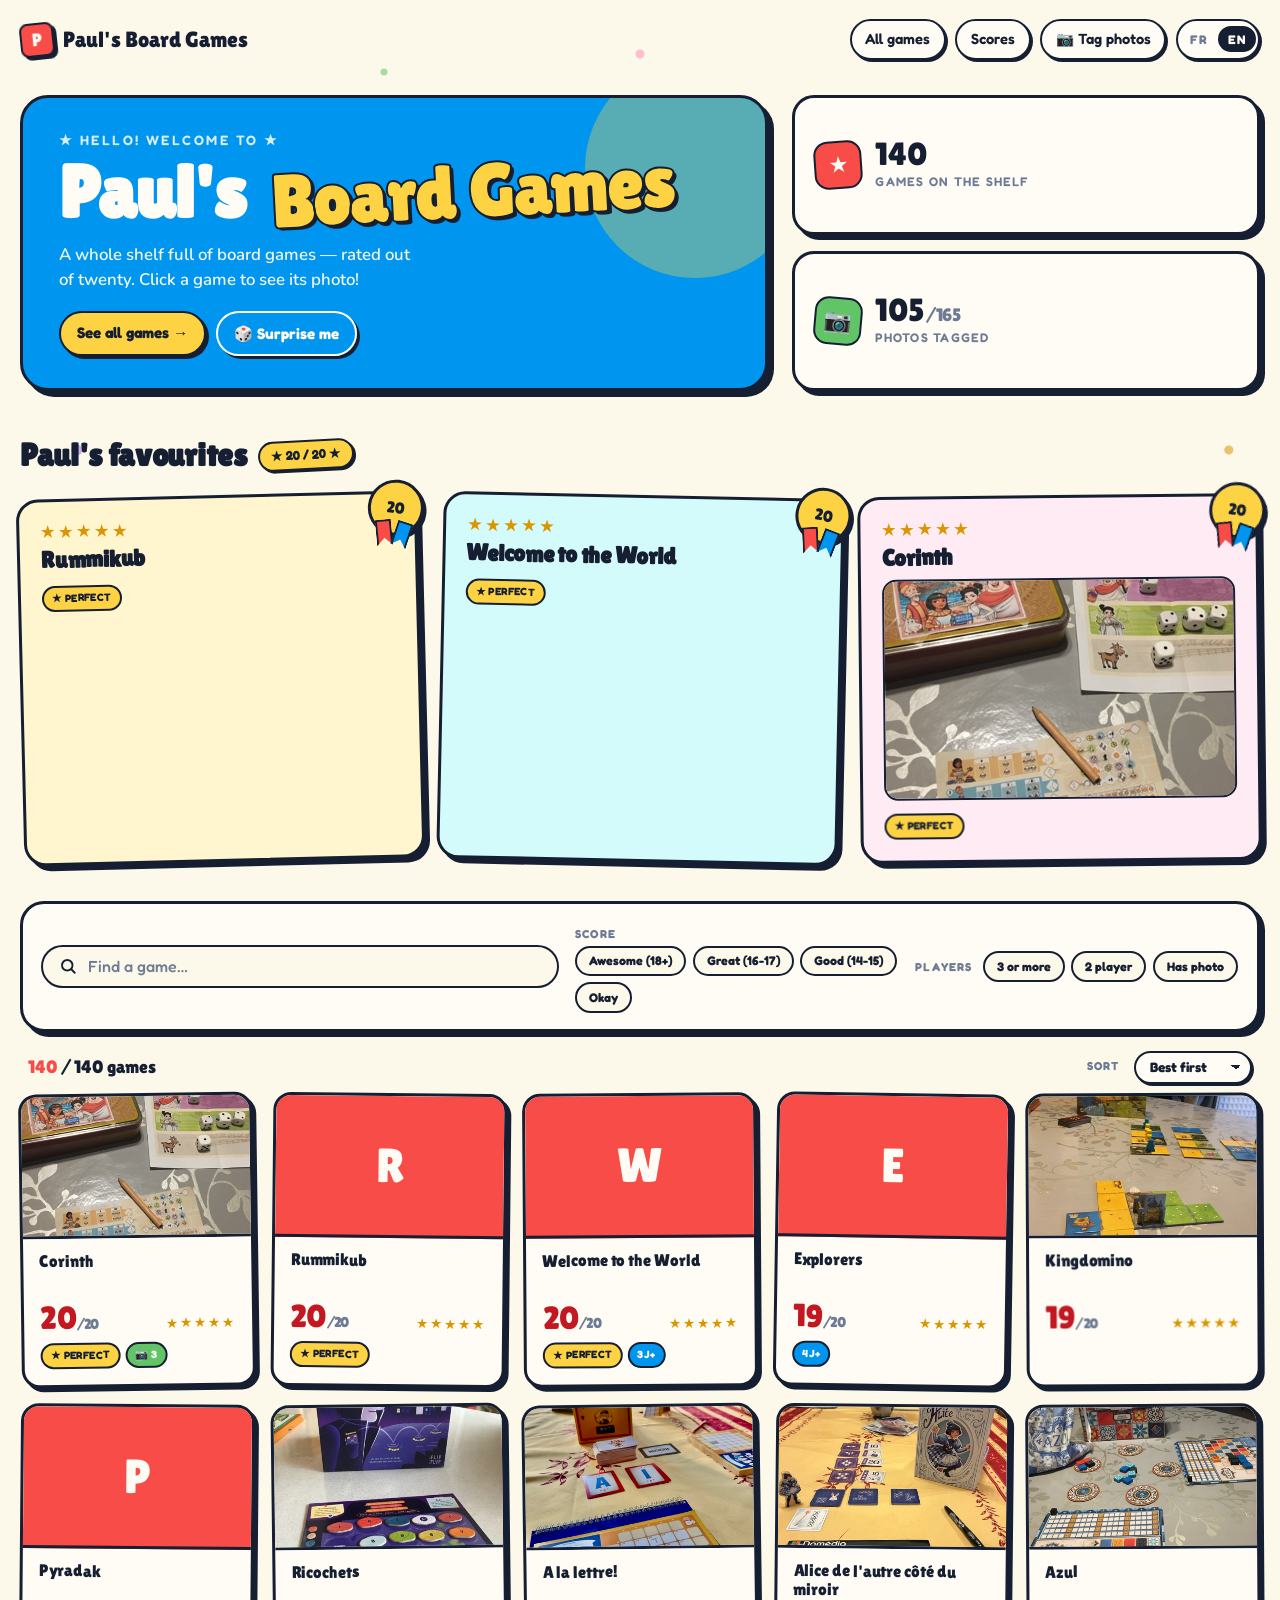
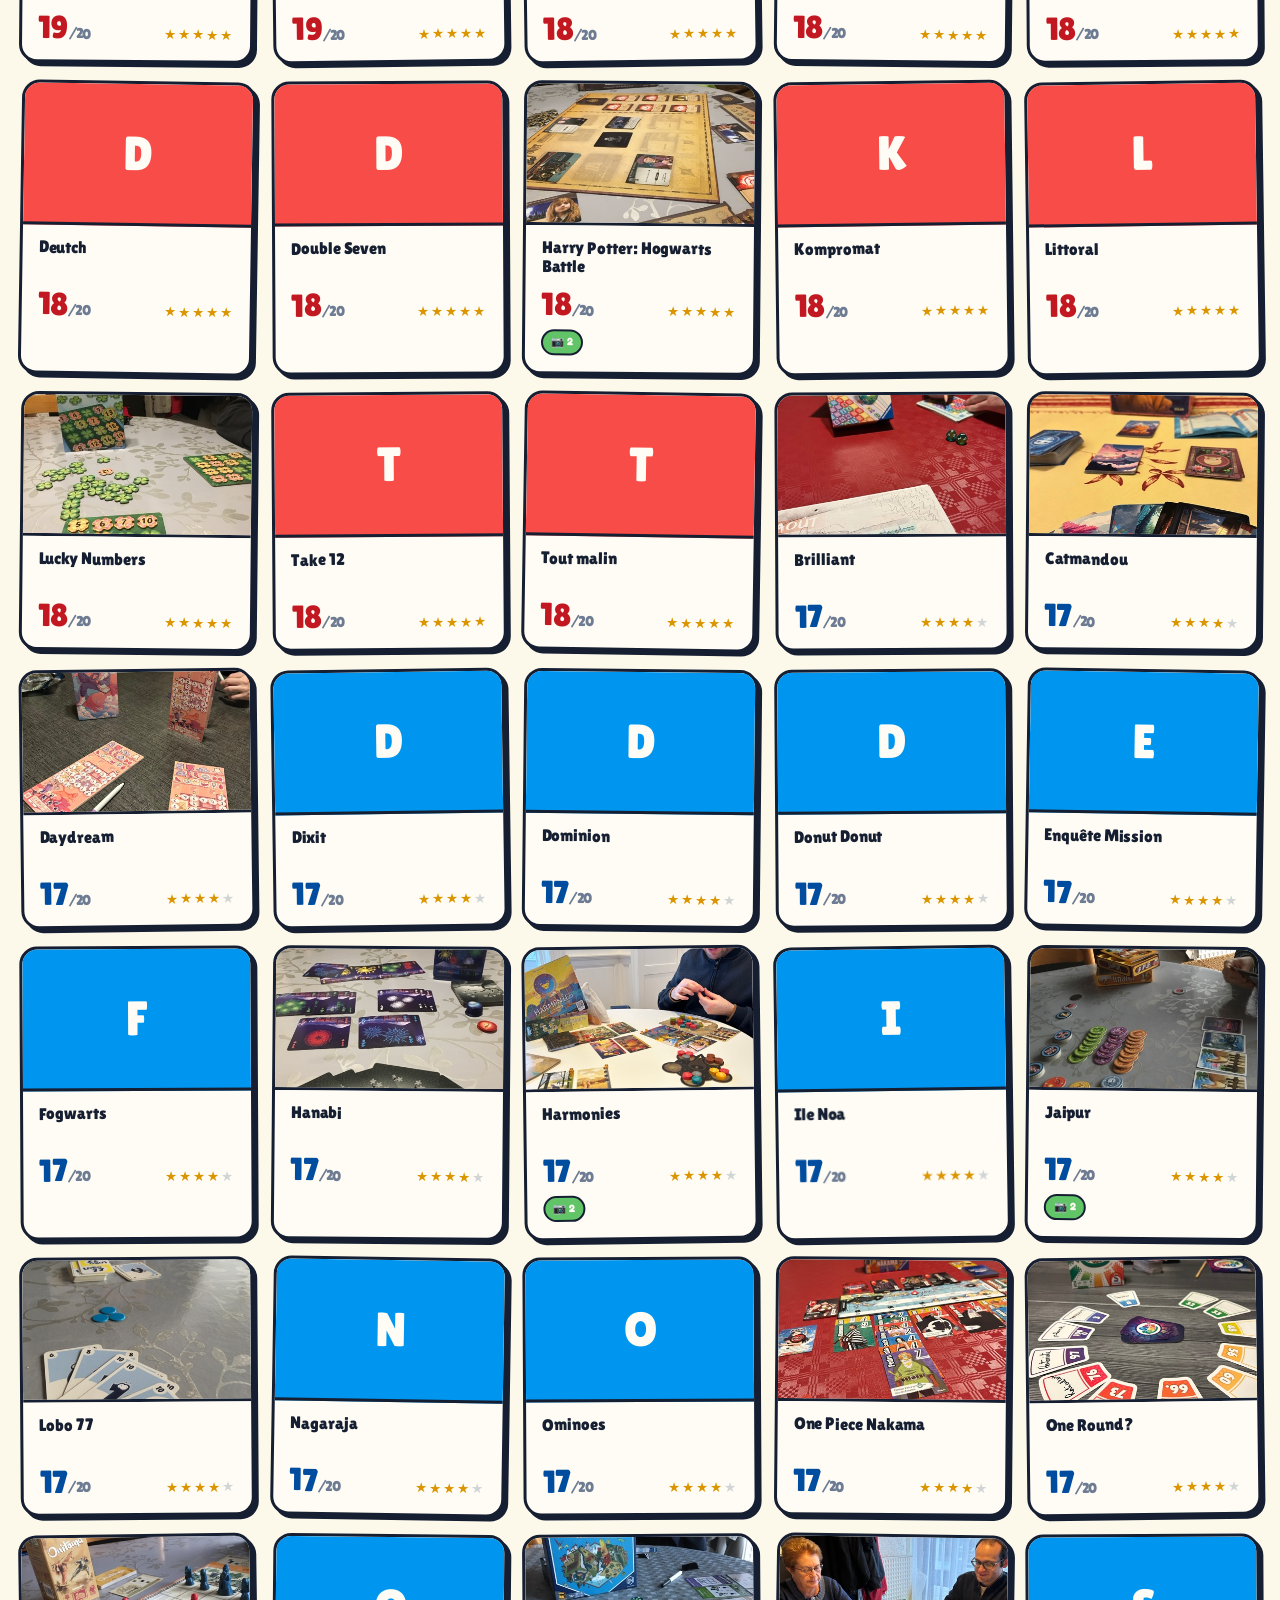
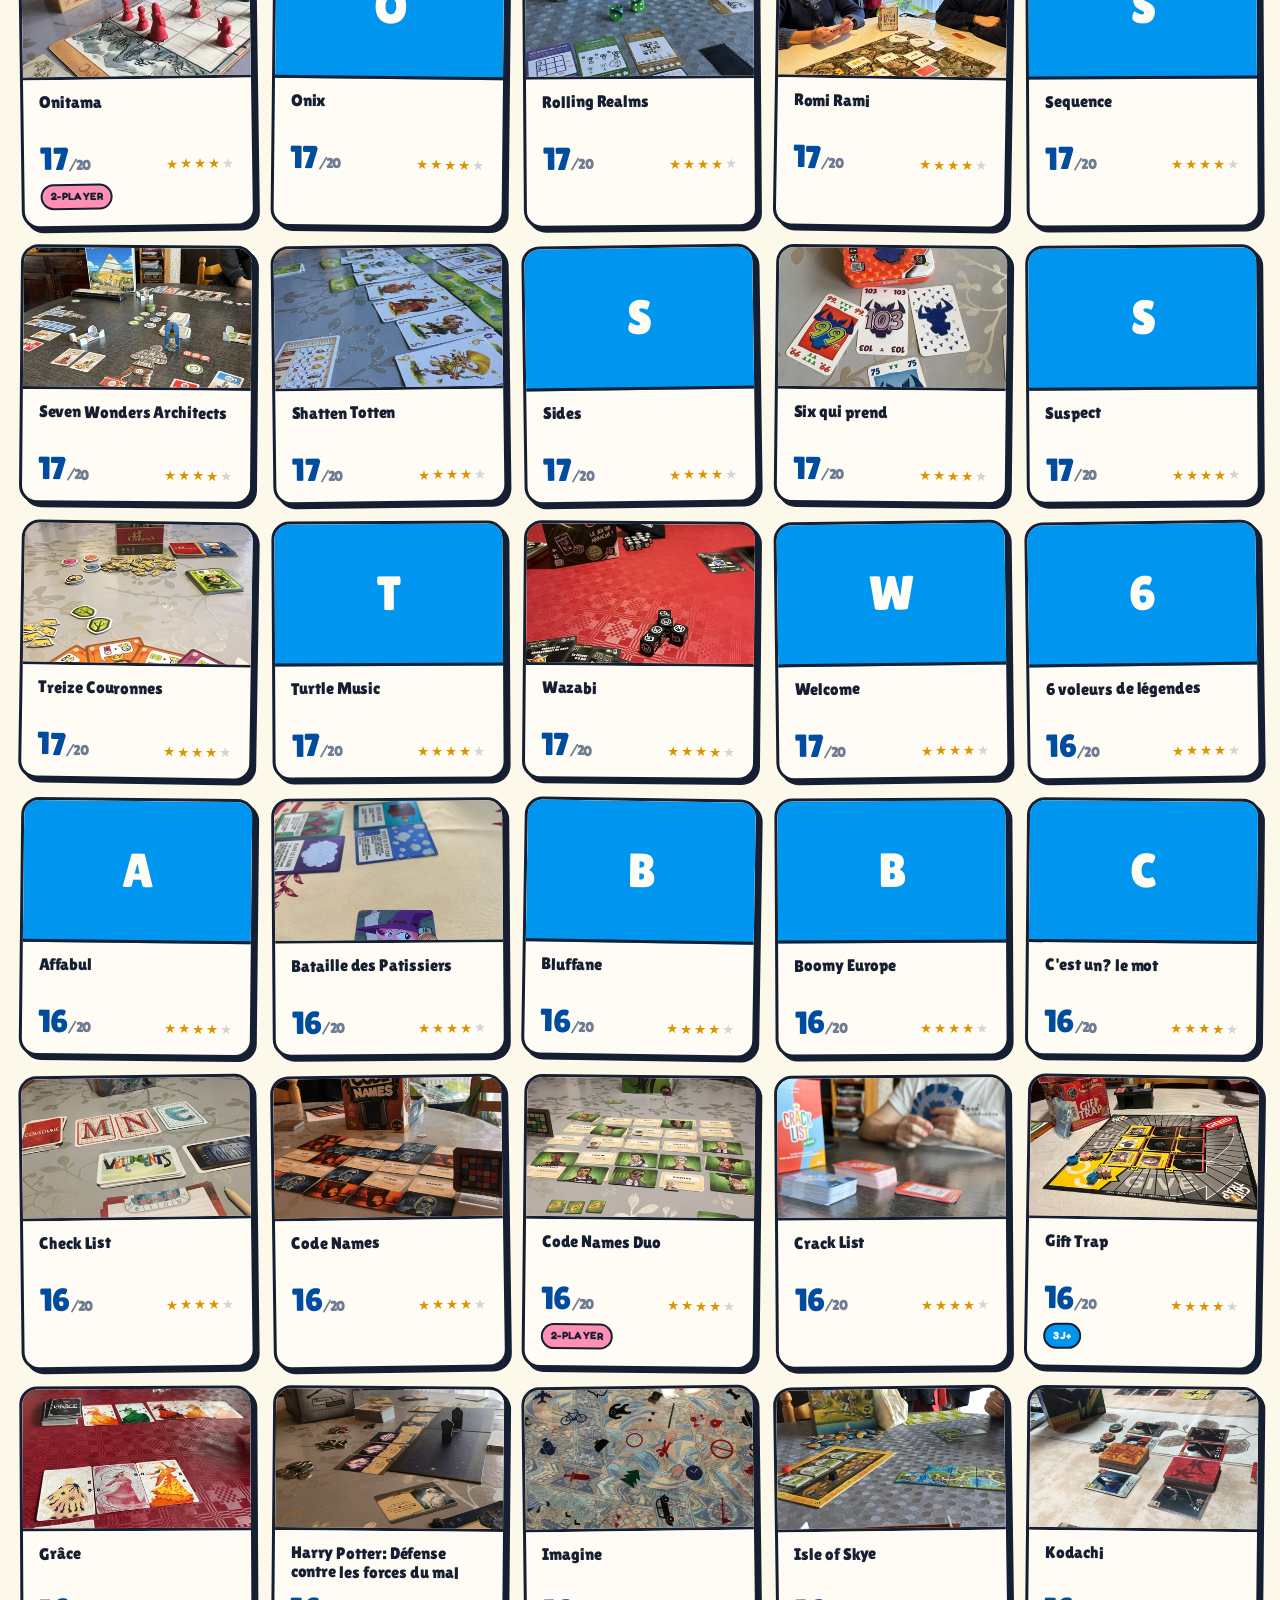
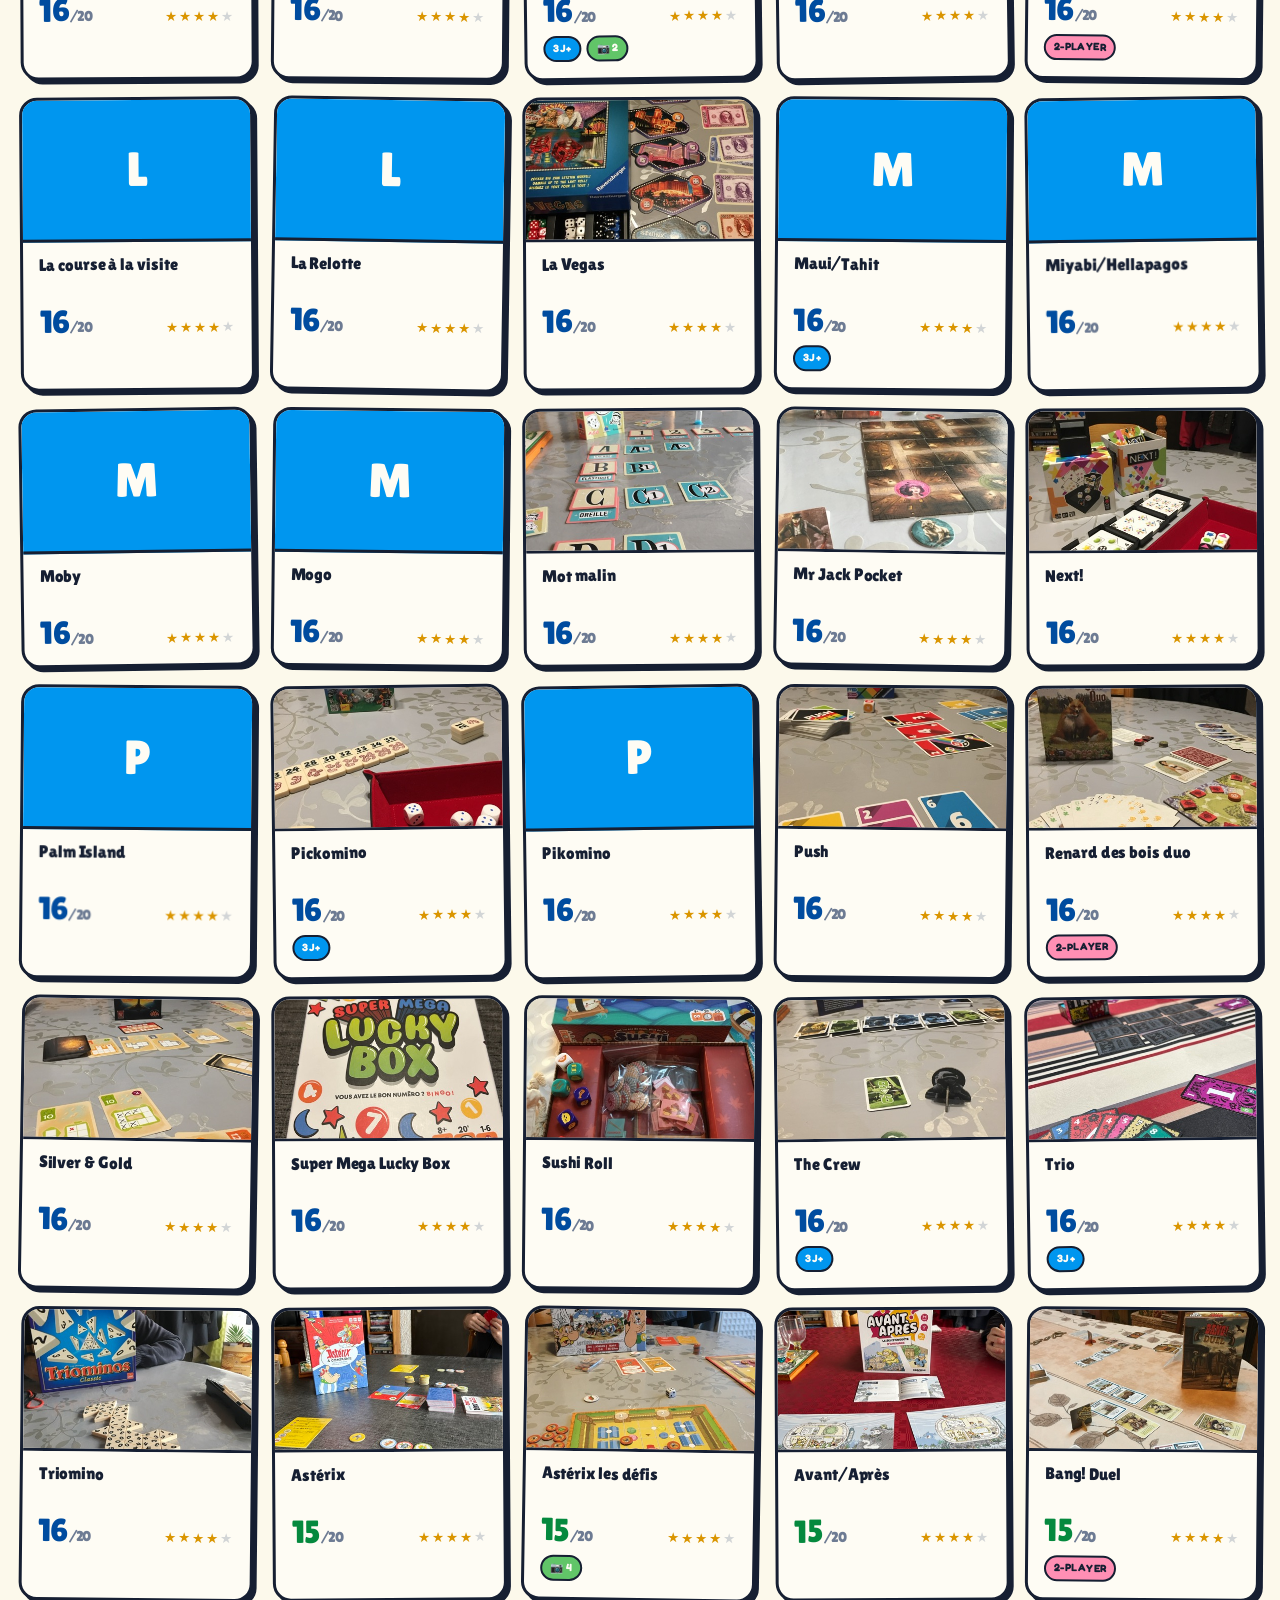
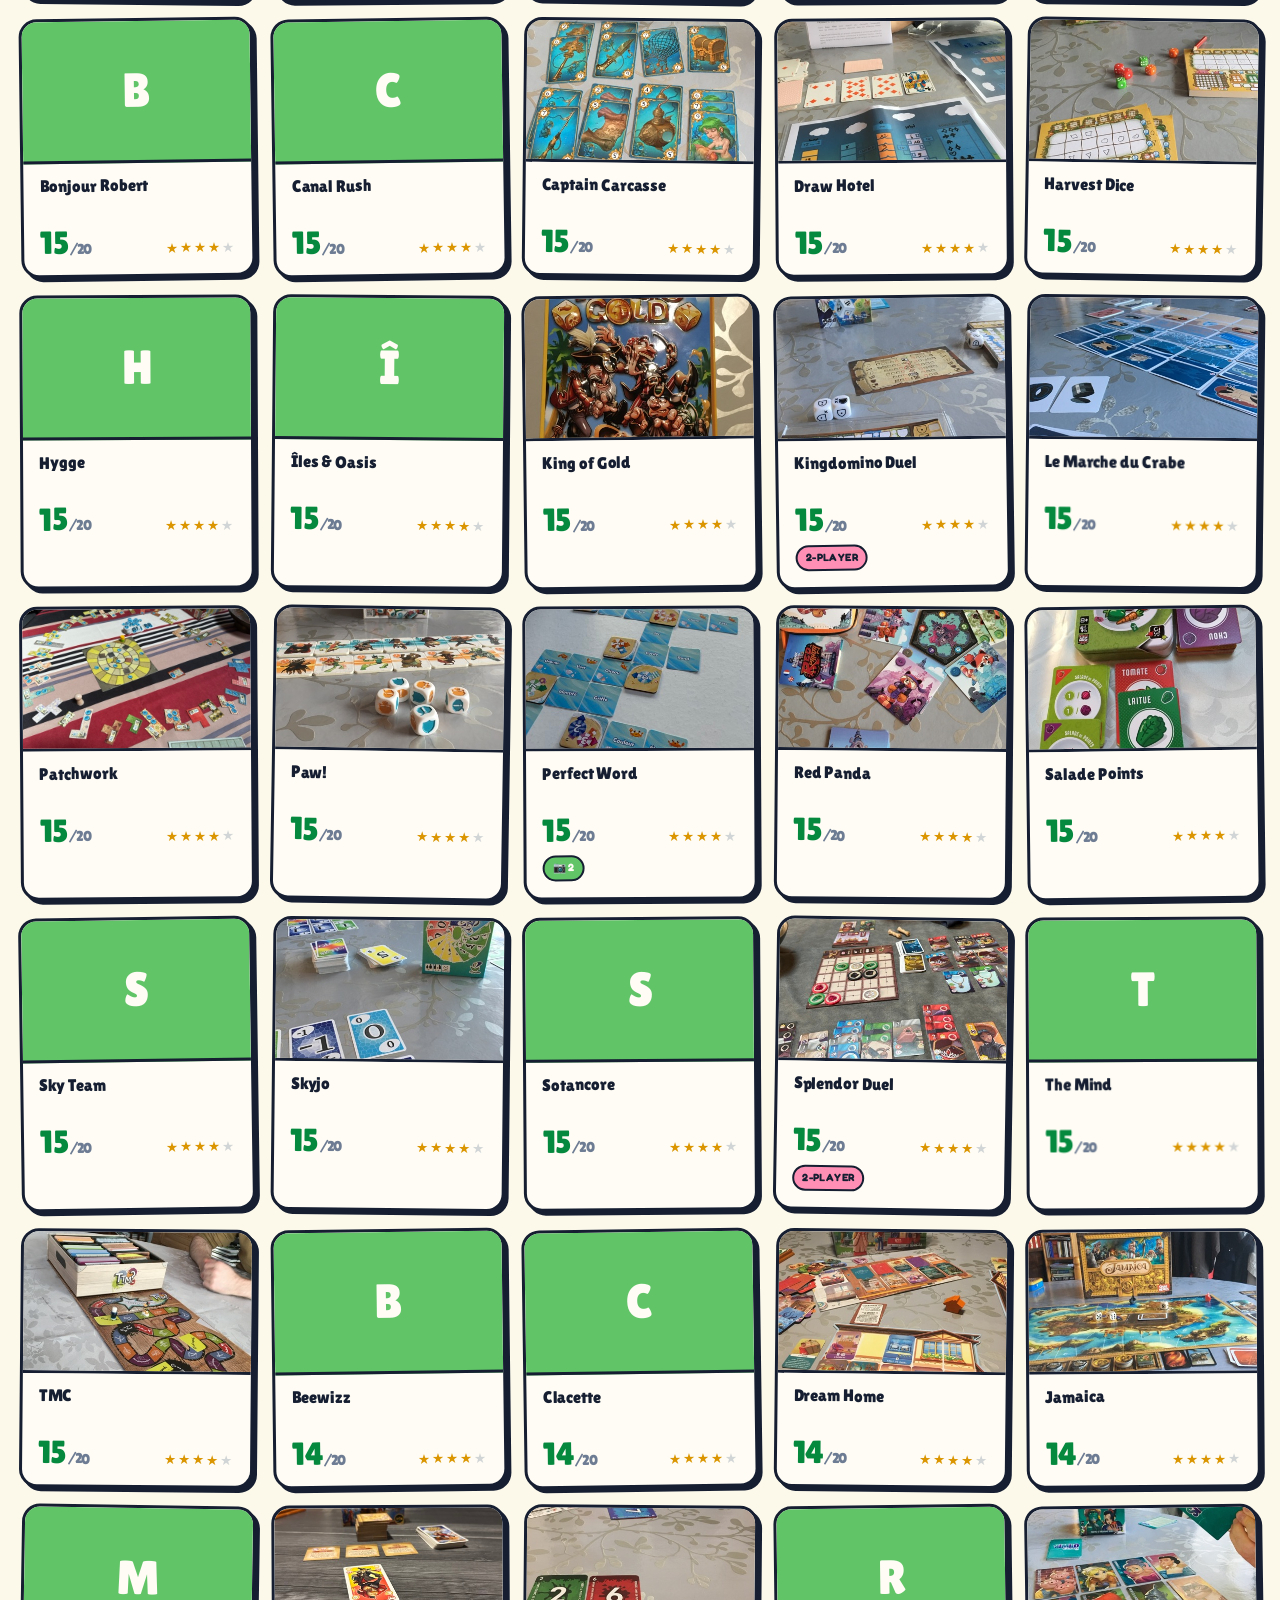
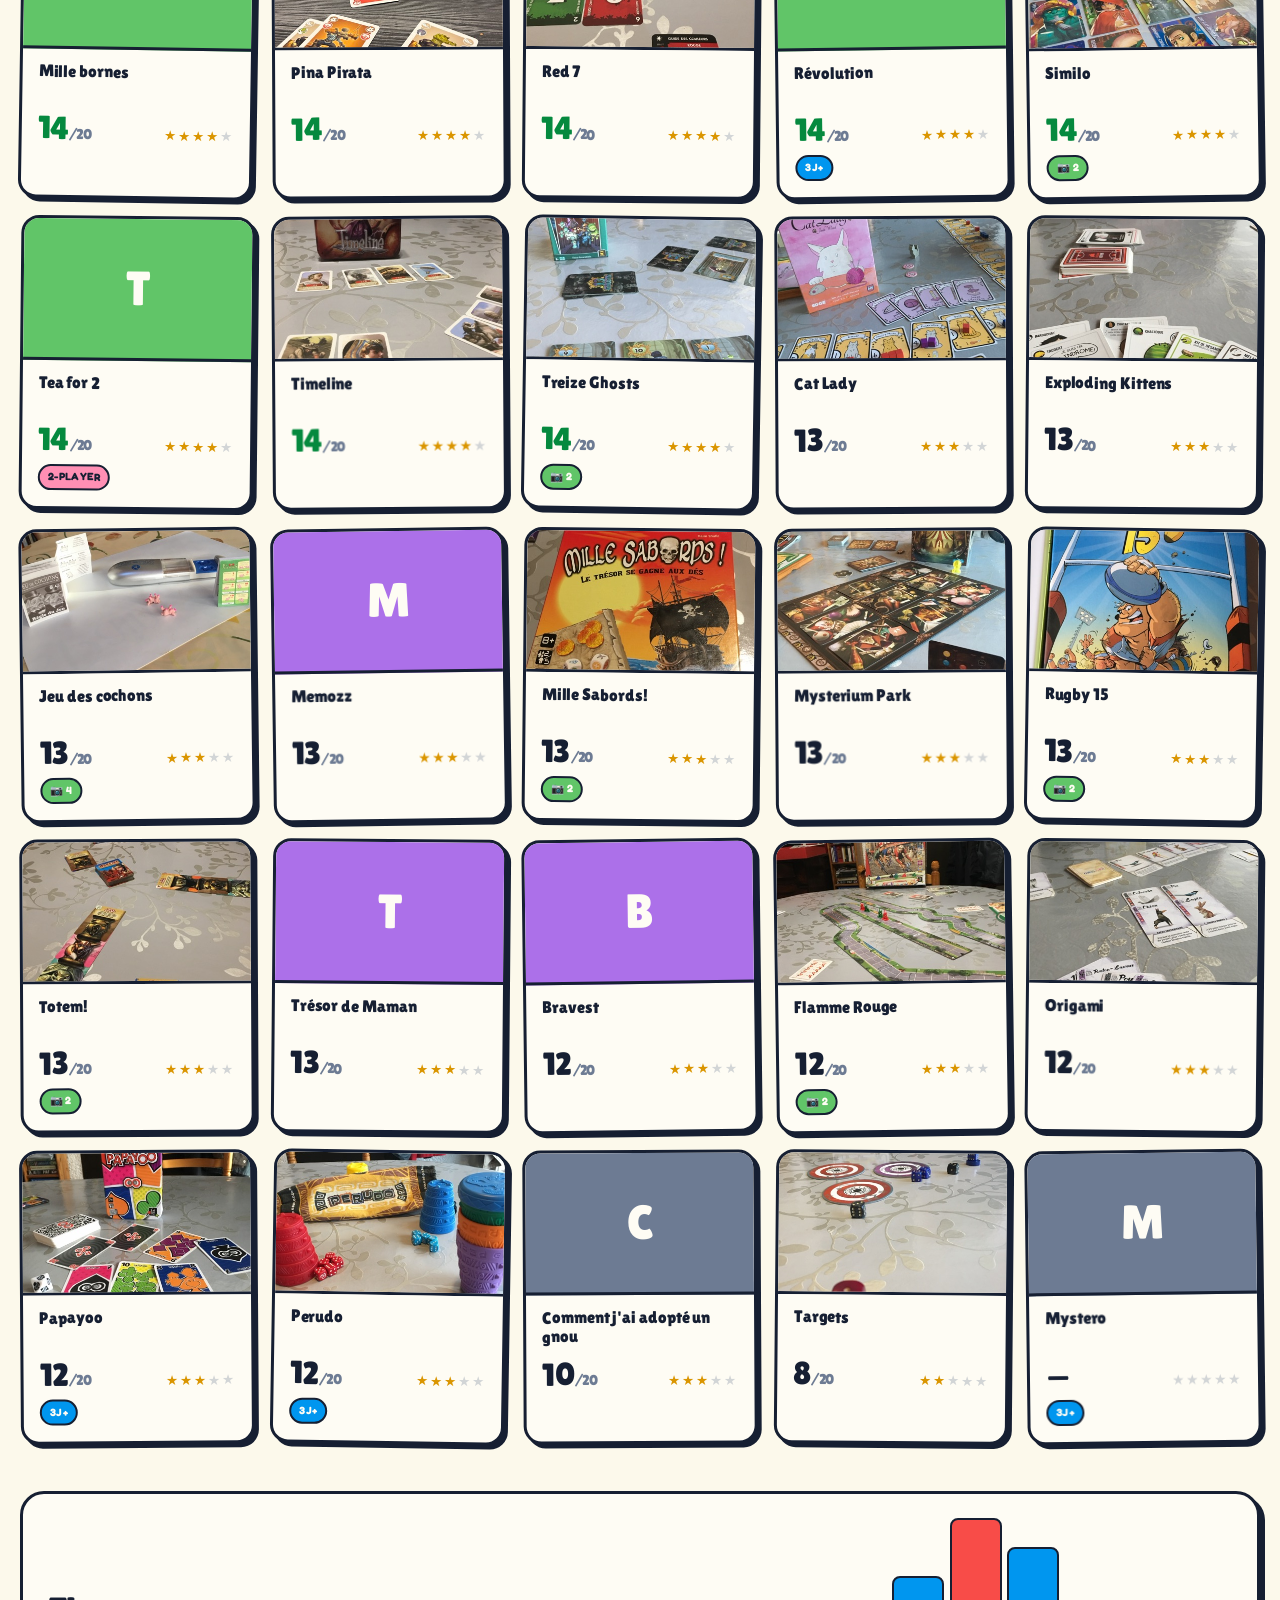
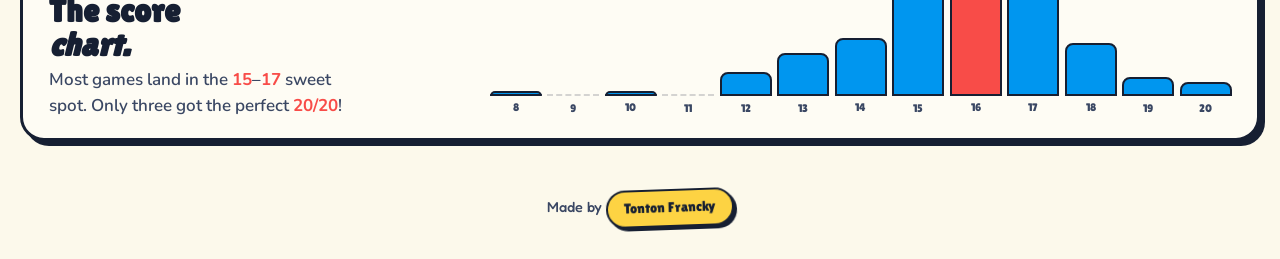
==== commit 752dc791: "Add bilingual UI (FR/EN) and per-game descriptions i18n.js carries STRINGS_FR/STRINGS_EN and a t() h" ====
--- a/index.html
+++ b/index.html
@@ -1,9 +1,9 @@
 <!doctype html>
-<html lang="en">
+<html>
 <head>
 <meta charset="utf-8" />
 <meta name="viewport" content="width=device-width,initial-scale=1" />
-<title>Paul's Board Games — the collection</title>
+<title data-i18n="title.index">Paul's Board Games — the collection</title>
 <link rel="preconnect" href="https://fonts.googleapis.com">
 <link rel="preconnect" href="https://fonts.gstatic.com" crossorigin>
 <link href="https://fonts.googleapis.com/css2?family=Lilita+One&family=Fredoka:wght@400..700&family=Nunito:ital,wght@0,400..900;1,400..900&display=swap" rel="stylesheet">
@@ -16,24 +16,27 @@
   <header class="topbar">
     <a href="index.html" class="mark">
       <span class="die">P</span>
-      Paul's Board Games
+      <span data-i18n="brand">Paul's Board Games</span>
     </a>
     <nav class="nav">
-      <a href="#collection">All games</a>
-      <a href="#chart">Scores</a>
-      <a href="tag.html">📷 Tag photos</a>
-      <a href="#" class="live">Playing!</a>
+      <a href="#collection" data-i18n="nav.all_games">All games</a>
+      <a href="#chart" data-i18n="nav.scores">Scores</a>
+      <a href="tag.html" data-i18n="nav.tag_photos">📷 Tag photos</a>
+      <button class="lang-toggle" id="lang-toggle" type="button" aria-label="Change language">
+        <span class="lang-pill" data-lang="fr">FR</span>
+        <span class="lang-pill" data-lang="en">EN</span>
+      </button>
     </nav>
   </header>
 
   <section class="hero">
     <div class="hero-card">
-      <p class="hello">★ Hello! Welcome to ★</p>
-      <h1 class="hero-title">Paul's <span class="pop">Board Games</span></h1>
-      <p class="hero-sub">A whole shelf full of board games — rated out of twenty. Click a game to see its photo!</p>
+      <p class="hello" data-i18n="hero.kicker">★ Hello! Welcome to ★</p>
+      <h1 class="hero-title"><span data-i18n="hero.title.before">Paul's</span> <span class="pop" data-i18n="hero.title.pop">Board Games</span></h1>
+      <p class="hero-sub" data-i18n="hero.sub">A whole shelf full of board games — rated out of twenty. Click a game to see its photo!</p>
       <div class="hero-actions">
-        <a class="btn primary" href="#collection">See all games →</a>
-        <button class="btn ghost" id="surprise-btn">🎲 Surprise me</button>
+        <a class="btn primary" href="#collection" data-i18n="hero.see_all">See all games →</a>
+        <button class="btn ghost" id="surprise-btn" data-i18n="hero.surprise">🎲 Surprise me</button>
       </div>
     </div>
 
@@ -42,14 +45,14 @@
         <div class="icon">★</div>
         <div>
           <div class="big" id="stat-count">140</div>
-          <div class="lbl">games on the shelf</div>
+          <div class="lbl" data-i18n="stat.games">games on the shelf</div>
         </div>
       </div>
       <div class="stat-card b">
         <div class="icon">📷</div>
         <div>
           <div class="big" id="stat-photos">0<span class="small">/165</span></div>
-          <div class="lbl">photos tagged</div>
+          <div class="lbl" data-i18n="stat.photos">photos tagged</div>
         </div>
       </div>
     </div>
@@ -57,8 +60,8 @@
 
   <section class="shelf">
     <div class="shelf-head">
-      <h2>Paul's favourites</h2>
-      <span class="pill">★ 20 / 20 ★</span>
+      <h2 data-i18n="shelf.favs">Paul's favourites</h2>
+      <span class="pill" data-i18n="shelf.perfect">★ 20 / 20 ★</span>
     </div>
     <div class="trophies" id="trophies"></div>
   </section>
@@ -66,36 +69,36 @@
   <section id="collection" class="filter-strip">
     <div class="field-search">
       <svg width="18" height="18" viewBox="0 0 24 24" fill="none" stroke="currentColor" stroke-width="2.5" stroke-linecap="round" stroke-linejoin="round"><circle cx="11" cy="11" r="7"/><path d="M21 21l-4.3-4.3"/></svg>
-      <input id="search" type="search" placeholder="Find a game…" autocomplete="off" />
+      <input id="search" type="search" data-i18n-placeholder="filter.search" placeholder="Find a game…" autocomplete="off" />
     </div>
     <div>
-      <span class="field-label">Score</span>
+      <span class="field-label" data-i18n="filter.score">Score</span>
       <div class="chips" id="tier-chips" style="display:inline-flex">
-        <button class="chip" aria-pressed="false" data-tier="excellent">Awesome (18+)</button>
-        <button class="chip" aria-pressed="false" data-tier="great">Great (16-17)</button>
-        <button class="chip" aria-pressed="false" data-tier="good">Good (14-15)</button>
-        <button class="chip" aria-pressed="false" data-tier="okay">Okay</button>
+        <button class="chip" aria-pressed="false" data-tier="excellent" data-i18n="filter.tier.excellent">Awesome (18+)</button>
+        <button class="chip" aria-pressed="false" data-tier="great" data-i18n="filter.tier.great">Great (16-17)</button>
+        <button class="chip" aria-pressed="false" data-tier="good" data-i18n="filter.tier.good">Good (14-15)</button>
+        <button class="chip" aria-pressed="false" data-tier="okay" data-i18n="filter.tier.okay">Okay</button>
       </div>
     </div>
     <div>
-      <span class="field-label">Players</span>
+      <span class="field-label" data-i18n="filter.players">Players</span>
       <div class="chips" id="player-chips" style="display:inline-flex">
-        <button class="chip" aria-pressed="false" data-players="3j+">3 or more</button>
-        <button class="chip" aria-pressed="false" data-players="duo">2 player</button>
-        <button class="chip" aria-pressed="false" data-players="hasphoto">Has photo</button>
+        <button class="chip" aria-pressed="false" data-players="3j+" data-i18n="filter.players.3plus">3 or more</button>
+        <button class="chip" aria-pressed="false" data-players="duo" data-i18n="filter.players.2">2 player</button>
+        <button class="chip" aria-pressed="false" data-players="hasphoto" data-i18n="filter.players.hasphoto">Has photo</button>
       </div>
     </div>
   </section>
 
   <div class="ribbon">
-    <span class="count"><em id="visible-count">140</em> / <span id="total-count">140</span> games</span>
+    <span class="count"><em id="visible-count">140</em> / <span id="total-count">140</span> <span data-i18n="ribbon.games_count">games</span></span>
     <div class="sort">
-      <span class="field-label">Sort</span>
+      <span class="field-label" data-i18n="ribbon.sort">Sort</span>
       <select id="sort">
-        <option value="rating-desc">Best first</option>
-        <option value="rating-asc">Worst first</option>
-        <option value="alpha">A → Z</option>
-        <option value="random">Shuffle</option>
+        <option value="rating-desc" data-i18n="sort.best">Best first</option>
+        <option value="rating-asc" data-i18n="sort.worst">Worst first</option>
+        <option value="alpha" data-i18n="sort.alpha">A → Z</option>
+        <option value="random" data-i18n="sort.shuffle">Shuffle</option>
       </select>
     </div>
   </div>
@@ -104,18 +107,20 @@
 
   <section id="chart" class="chart-section">
     <div>
-      <h2>The score chart</h2>
-      <p>Most games land in the <strong>15–17</strong> sweet spot. Only three got the perfect <strong>20/20</strong>!</p>
+      <h2><span data-i18n="chart.title">The score</span><br/><em data-i18n="chart.title.line2">chart.</em></h2>
+      <p id="chart-body"></p>
     </div>
     <div class="bars" id="bars"></div>
   </section>
 
   <div class="foot">
-    Made by <a class="by" href="https://tontonfrancky.com" target="_blank" rel="noopener">Tonton Francky</a>
+    <span data-i18n="foot.made_by">Made by</span>
+    <a class="by" href="https://tontonfrancky.com" target="_blank" rel="noopener">Tonton Francky</a>
   </div>
 
 </div>
 
+<script src="i18n.js"></script>
 <script src="data.js"></script>
 <script>
 const $ = (s, r) => (r || document).querySelector(s);
@@ -138,7 +143,7 @@
       <div class="stars">★★★★★</div>
       <h3>${g.name}</h3>
       ${photoTag}
-      <div class="tag-row"><span class="tag gold">★ PERFECT</span></div>
+      <div class="tag-row"><span class="tag gold">${t('tag.perfect')}</span></div>
     </a>`;
   }).join('');
 }
@@ -153,11 +158,12 @@
     const h = max ? (v / max * 100) : 0;
     const isPeak = +k === peak;
     const cls = v === 0 ? 'zero' : (isPeak ? 'peak' : '');
-    return `<div class="bar ${cls}" style="height:${h || 3}%; --i:${i};" title="${k}/20 — ${v} game${v>1?'s':''}">
+    return `<div class="bar ${cls}" style="height:${h || 3}%; --i:${i};" title="${k}/20">
       <span class="bar-count">${v}</span>
       <span class="bar-label">${k}</span>
     </div>`;
   }).join('');
+  $('#chart-body').innerHTML = t('chart.body', { a: '<strong>15</strong>', b: '<strong>17</strong>', c: '<strong>20/20</strong>' });
 }
 
 function visibleList() {
@@ -192,7 +198,7 @@
   const list = sortGames(visibleList());
   const grid = $('#grid');
   if (!list.length) {
-    grid.innerHTML = '<div class="empty-state">Hmm, no games match!<span>Try removing a filter</span></div>';
+    grid.innerHTML = `<div class="empty-state">${t('empty.title')}<span>${t('empty.hint')}</span></div>`;
   } else {
     grid.innerHTML = list.map((g, i) => {
       const tier = tierOf(g.rating);
@@ -203,9 +209,9 @@
         : `<div class="photo-placeholder">${g.name.charAt(0).toUpperCase()}</div>`;
       const score = g.rating == null ? '—' : `${g.rating}<span class="denom">/20</span>`;
       const tags = [];
-      if (g.rating === 20) tags.push('<span class="tag gold">★ PERFECT</span>');
+      if (g.rating === 20) tags.push(`<span class="tag gold">${t('tag.perfect')}</span>`);
       if (g.remarks && /3j|4j/i.test(g.remarks)) tags.push(`<span class="tag players">${g.remarks.toUpperCase()}</span>`);
-      if (isDuo(g)) tags.push('<span class="tag duo">2-PLAYER</span>');
+      if (isDuo(g)) tags.push(`<span class="tag duo">${t('tag.2player')}</span>`);
       if (photos.length > 1) tags.push(`<span class="tag photo-count">📷 ${photos.length}</span>`);
       return `<a class="game" data-tier="${tier}" href="game.html?slug=${slug}" style="animation: barIn .35s cubic-bezier(.34,1.56,.64,1) ${Math.min(i*15, 700)}ms backwards;">
         ${photo}
@@ -224,11 +230,24 @@
   $('#total-count').textContent = GAMES.length;
 }
 
+function refreshLangToggle() {
+  $$('.lang-pill').forEach(el => el.classList.toggle('active', el.dataset.lang === getLang()));
+}
+
+function rerenderAll() {
+  applyI18n();
+  document.title = t('title.index');
+  refreshLangToggle();
+  renderTrophies();
+  renderChart();
+  renderGrid();
+}
+
 function bind() {
-  let t;
+  let t1;
   $('#search').addEventListener('input', e => {
-    clearTimeout(t);
-    t = setTimeout(() => { state.q = e.target.value; renderGrid(); }, 120);
+    clearTimeout(t1);
+    t1 = setTimeout(() => { state.q = e.target.value; renderGrid(); }, 120);
   });
   $$('#tier-chips .chip').forEach(b => b.addEventListener('click', () => {
     const tier = b.dataset.tier;
@@ -248,6 +267,10 @@
     const pick = rated[Math.floor(Math.random() * rated.length)];
     location.href = 'game.html?slug=' + slugify(pick.name);
   });
+  $('#lang-toggle').addEventListener('click', () => {
+    setLang(getLang() === 'fr' ? 'en' : 'fr');
+    rerenderAll();
+  });
 
   const counter = $('#stat-count');
   const target = parseInt(counter.textContent, 10);
@@ -262,9 +285,7 @@
 }
 
 computeStats();
-renderTrophies();
-renderChart();
-renderGrid();
+rerenderAll();
 bind();
 </script>
 </body>
--- a/styles.css
+++ b/styles.css
@@ -647,3 +647,50 @@
   .community { grid-template-columns: 1fr; }
   .community .panel.rating-panel, .community .panel.comments-panel { transform: none; }
 }
+
+/* LANGUAGE TOGGLE */
+.lang-toggle {
+  display: inline-flex; align-items: center;
+  padding: 2px;
+  background: var(--paper);
+  border: 2px solid var(--ink);
+  border-radius: 999px;
+  box-shadow: 2px 2px 0 var(--ink);
+  cursor: pointer;
+  font-family: "Fredoka", sans-serif;
+  font-weight: 700;
+  transition: transform .15s, box-shadow .15s;
+}
+.lang-toggle:hover { transform: translate(-1px, -1px); box-shadow: 3px 3px 0 var(--ink); }
+.lang-pill {
+  display: inline-flex; align-items: center; justify-content: center;
+  height: 26px;
+  padding: 0 0.65rem;
+  border-radius: 999px;
+  font-size: 0.78rem;
+  letter-spacing: 0.05em;
+  color: var(--ink-3);
+  transition: background .2s, color .2s;
+}
+.lang-pill.active { background: var(--ink); color: var(--paper); }
+
+/* GAME DESCRIPTION */
+.game-description {
+  margin: 0.9rem 0 0.3rem;
+  font-family: "Nunito", sans-serif;
+  font-weight: 500;
+  font-size: 1.02rem;
+  line-height: 1.45;
+  color: var(--ink-2);
+  padding: 0.85rem 1rem;
+  background: var(--cream);
+  border-left: 4px solid var(--yellow);
+  border-radius: 0 12px 12px 0;
+}
+.game-description.empty {
+  font-style: italic;
+  color: var(--ink-3);
+  background: transparent;
+  border-left-color: var(--ink-3);
+  border-left-style: dashed;
+}
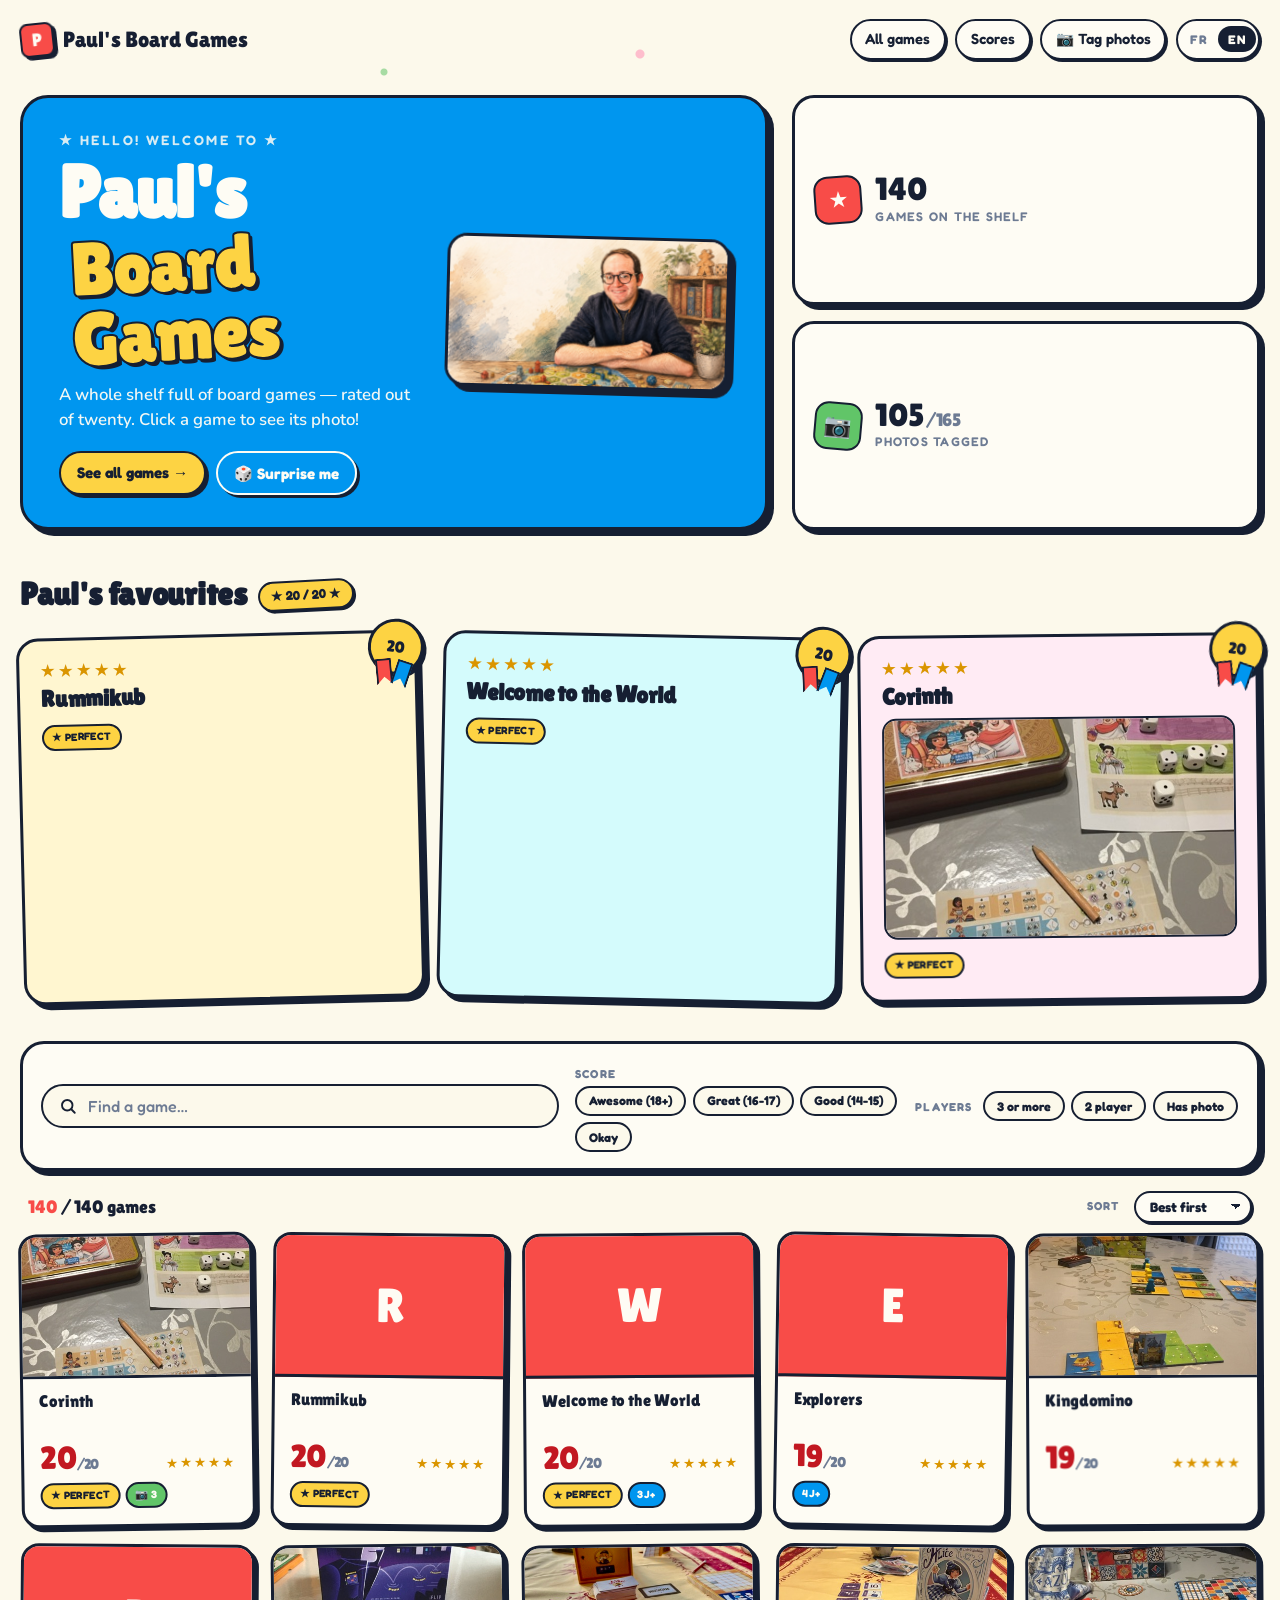
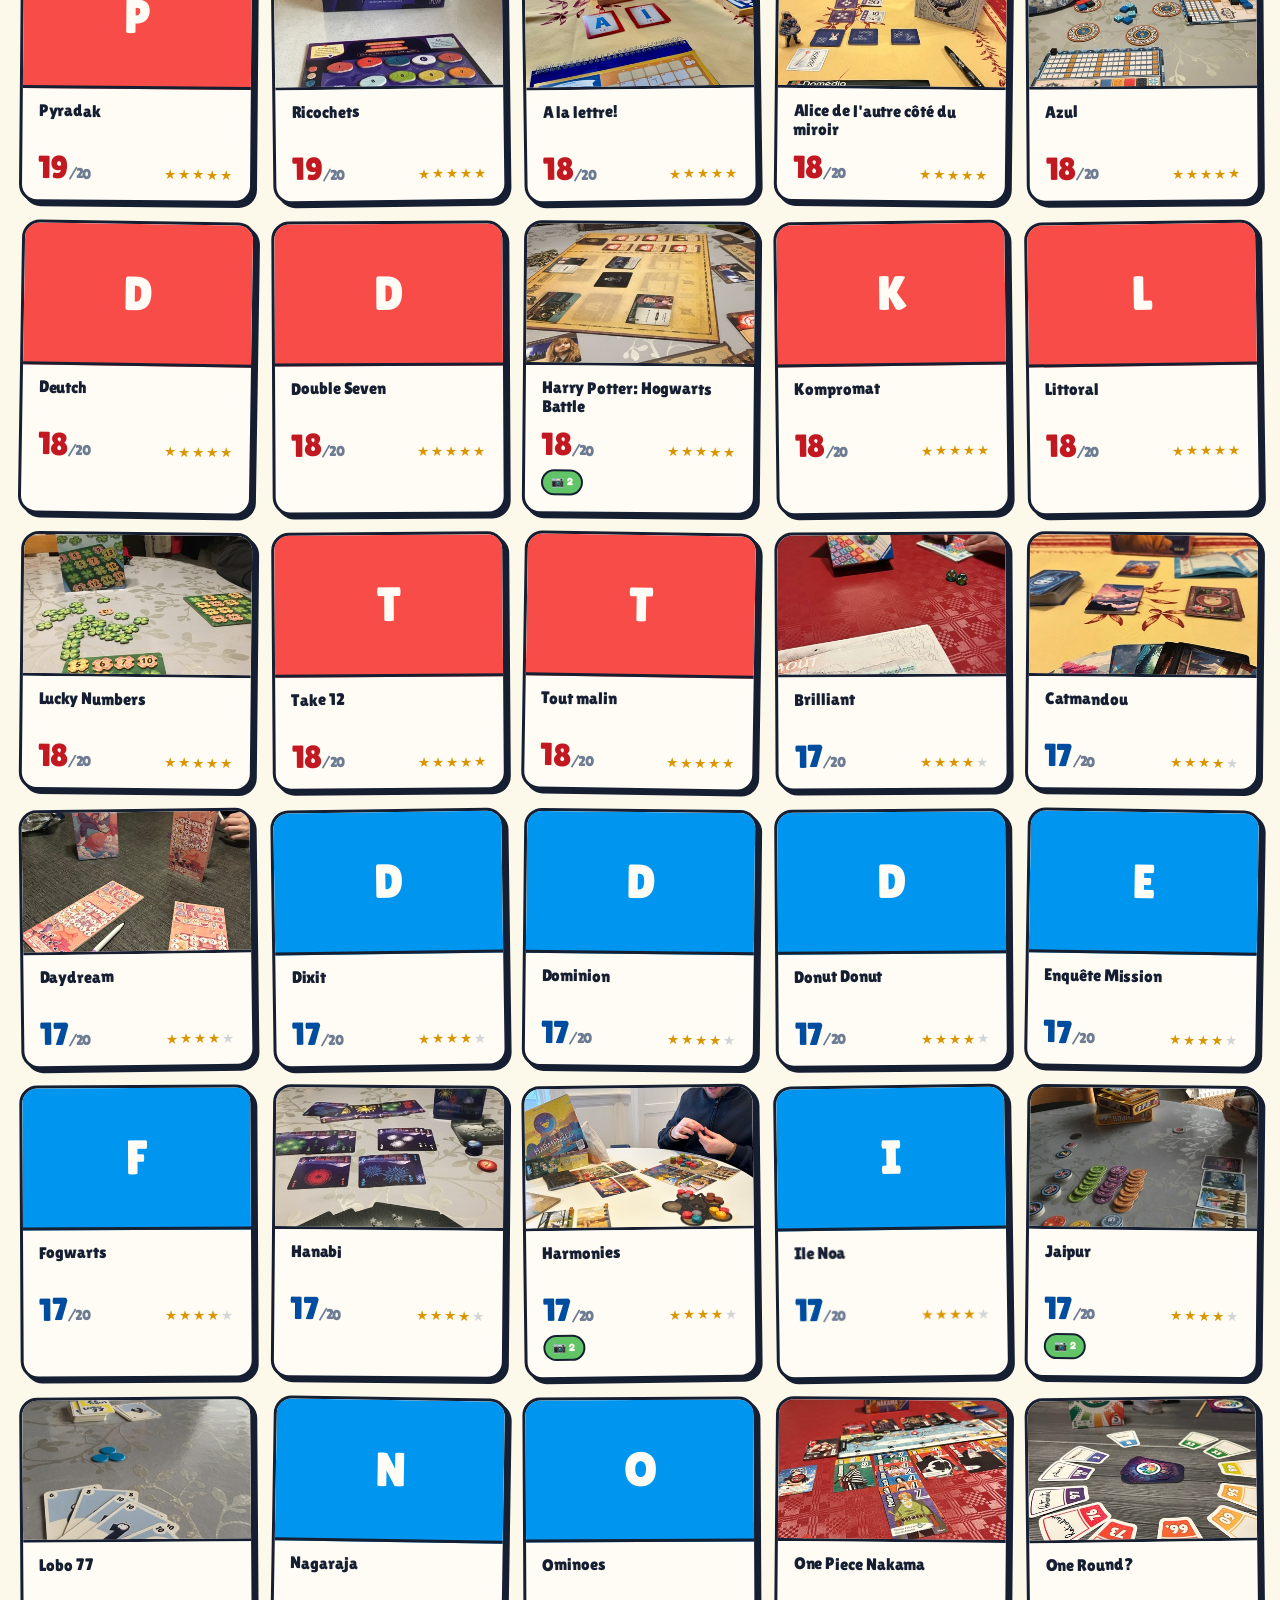
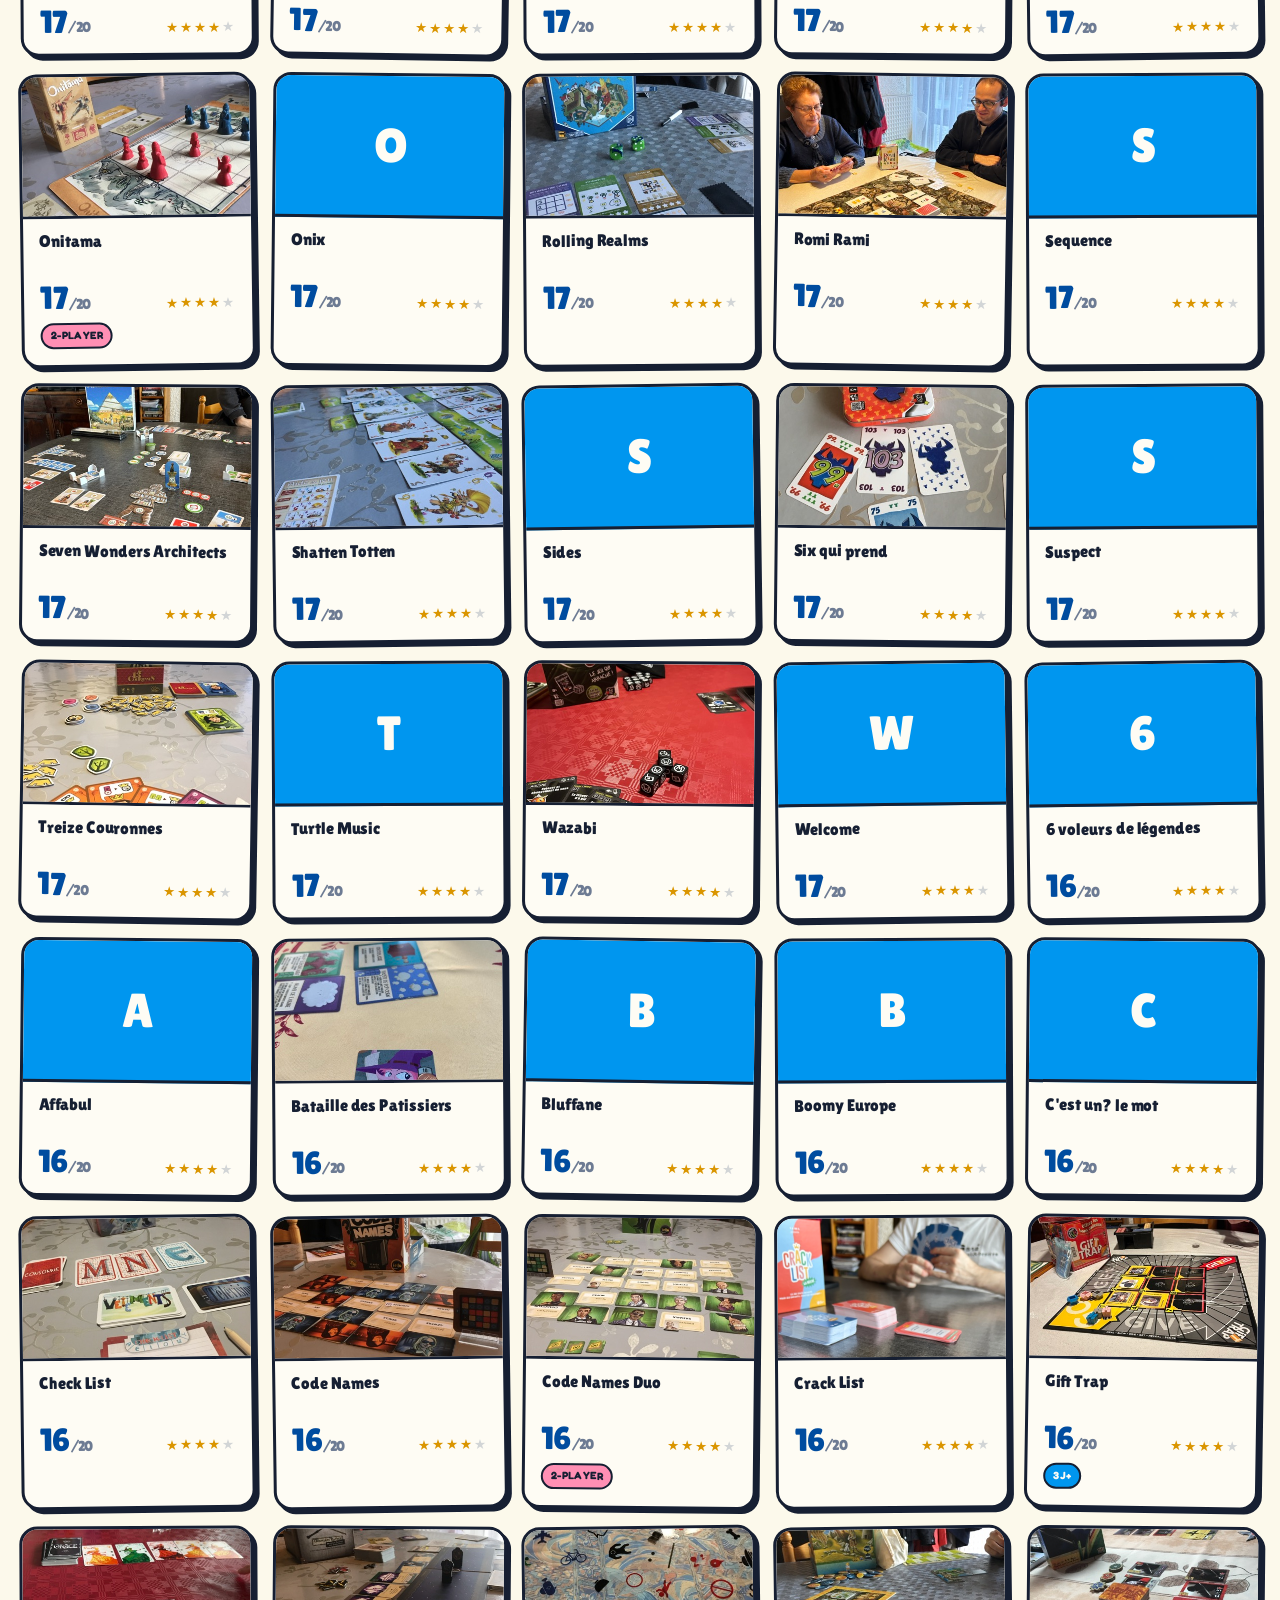
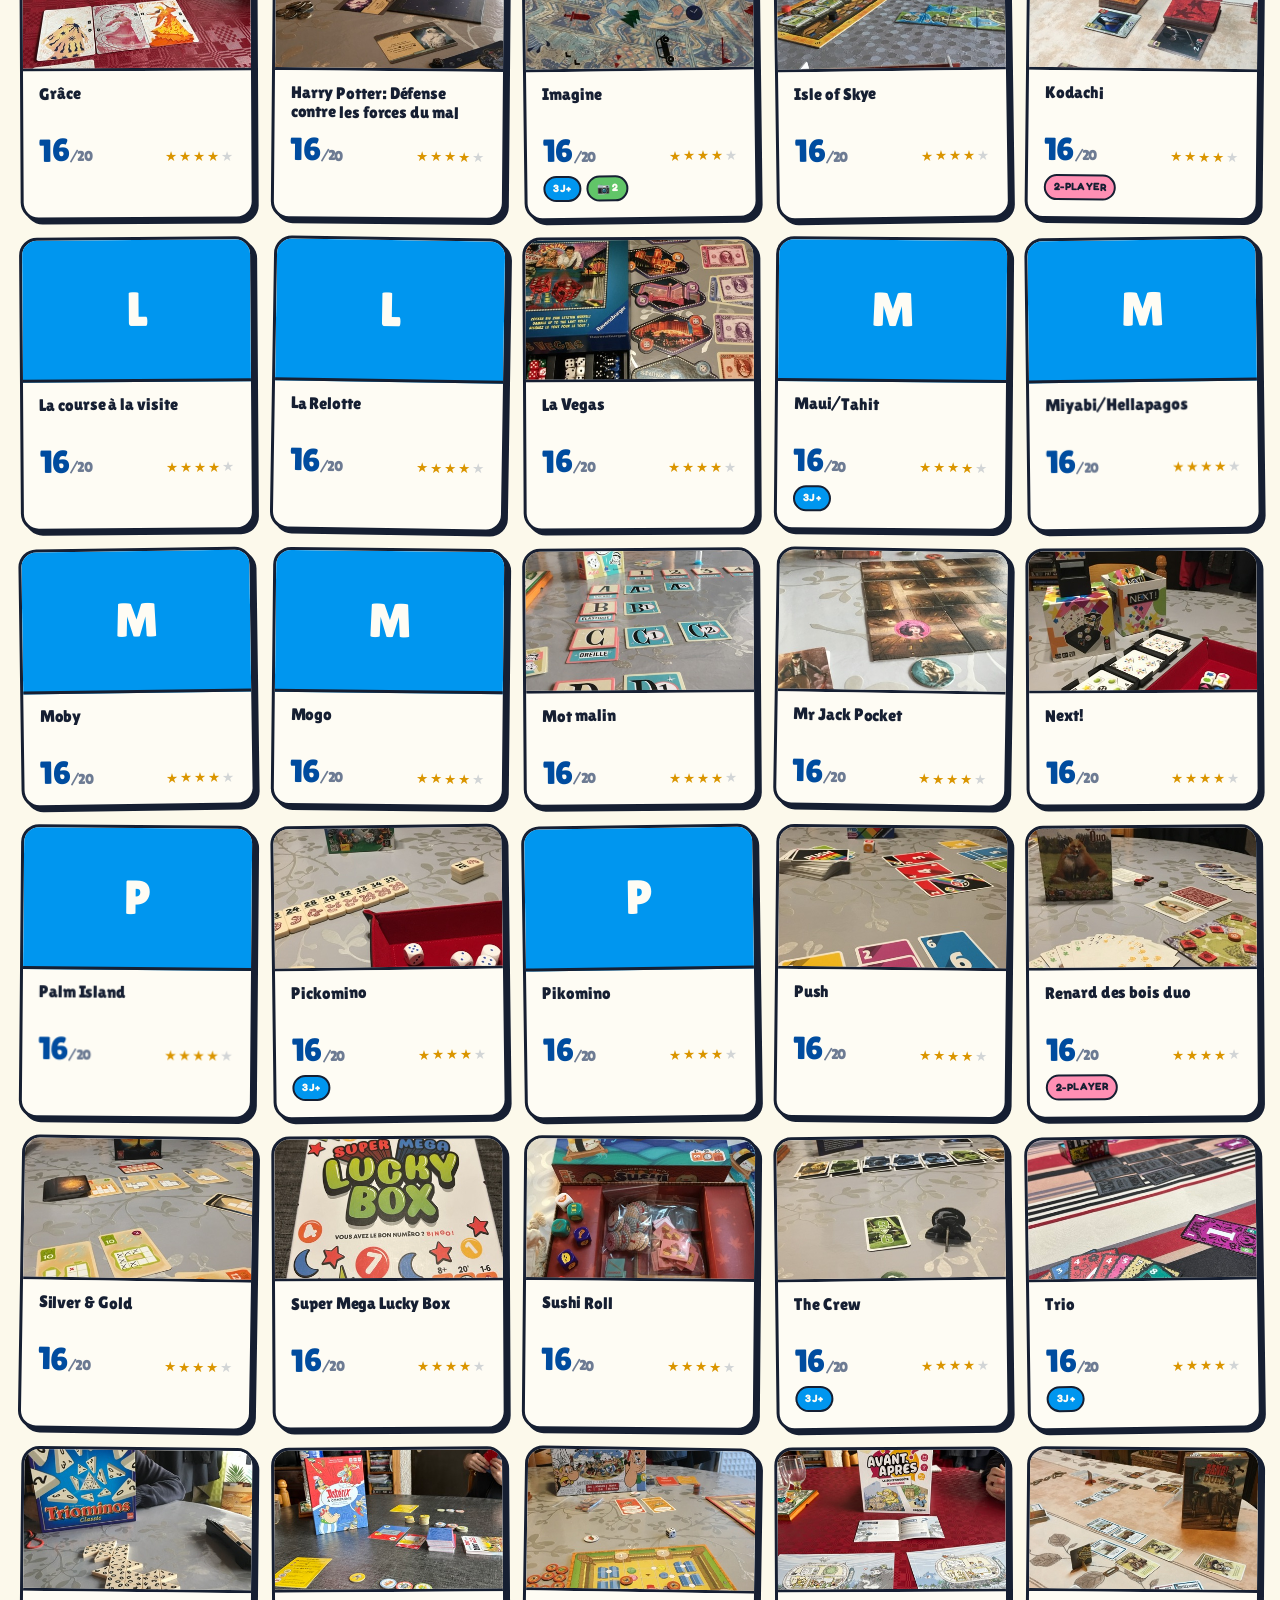
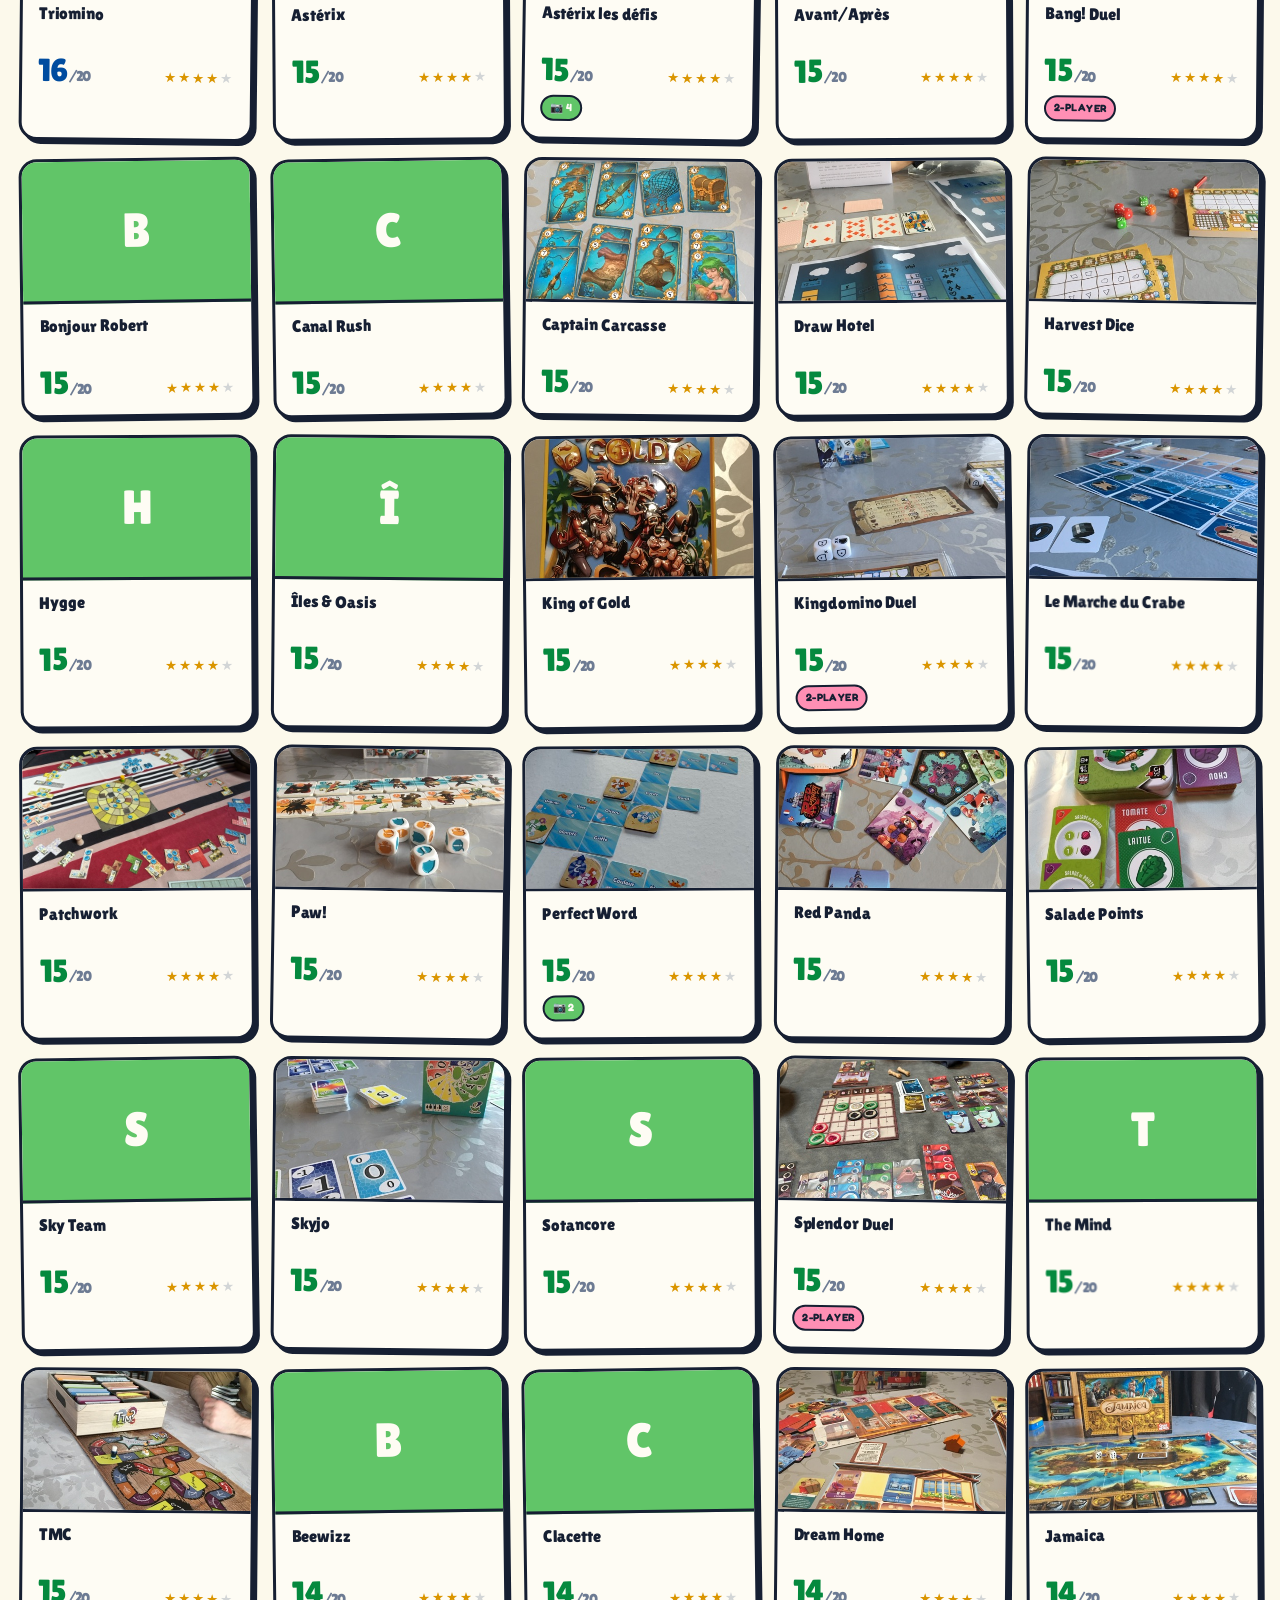
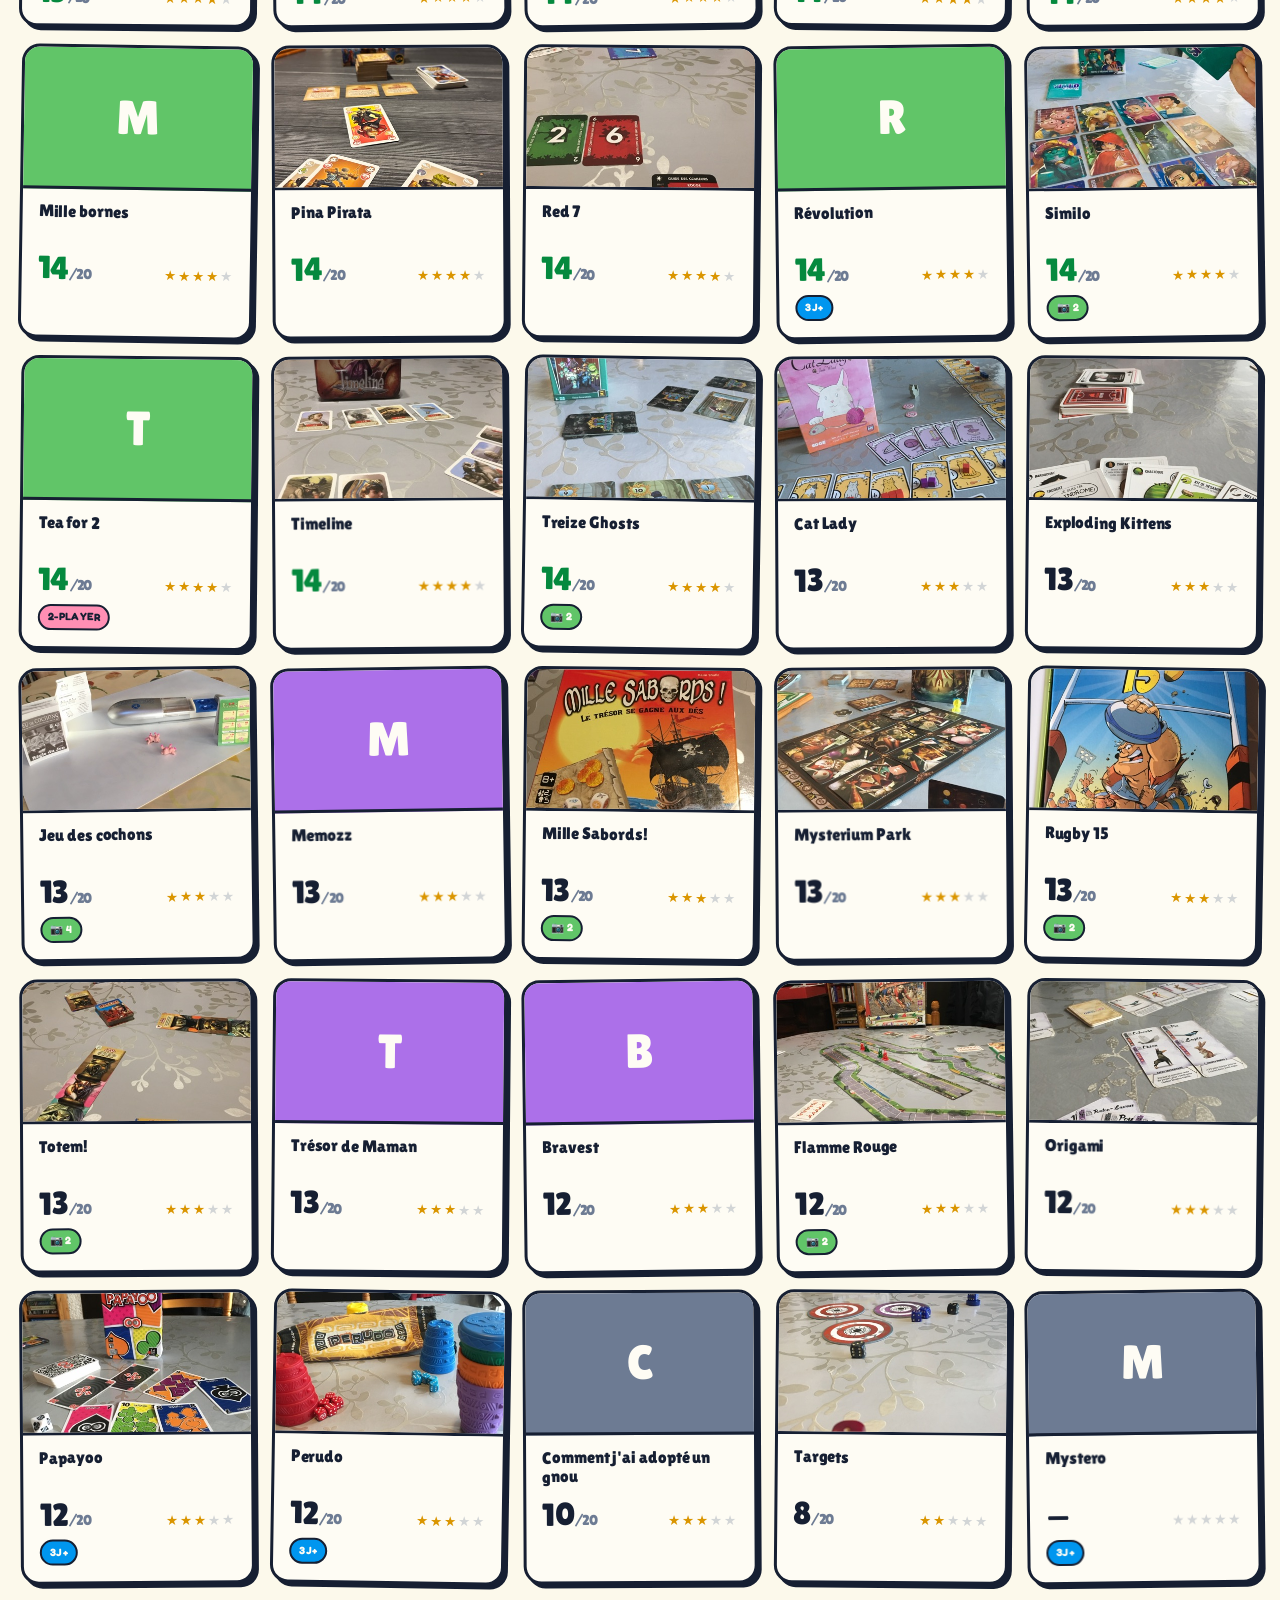
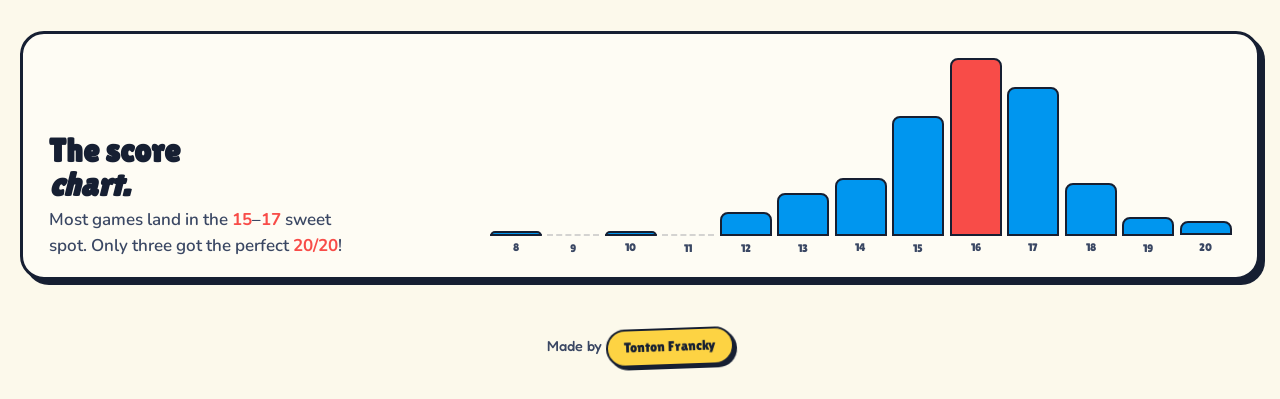
==== commit 3ab5b25b: "Add a watercolor portrait of Paul to the hero banner Two-column hero card on desktop: title + action" ====
--- a/index.html
+++ b/index.html
@@ -4,6 +4,13 @@
 <meta charset="utf-8" />
 <meta name="viewport" content="width=device-width,initial-scale=1" />
 <title data-i18n="title.index">Paul's Board Games — the collection</title>
+<script async src="https://www.googletagmanager.com/gtag/js?id=G-S4ZWQFBRZY"></script>
+<script>
+  window.dataLayer = window.dataLayer || [];
+  function gtag(){dataLayer.push(arguments);}
+  gtag('js', new Date());
+  gtag('config', 'G-S4ZWQFBRZY');
+</script>
 <link rel="preconnect" href="https://fonts.googleapis.com">
 <link rel="preconnect" href="https://fonts.gstatic.com" crossorigin>
 <link href="https://fonts.googleapis.com/css2?family=Lilita+One&family=Fredoka:wght@400..700&family=Nunito:ital,wght@0,400..900;1,400..900&display=swap" rel="stylesheet">
@@ -30,14 +37,19 @@
   </header>
 
   <section class="hero">
-    <div class="hero-card">
-      <p class="hello" data-i18n="hero.kicker">★ Hello! Welcome to ★</p>
-      <h1 class="hero-title"><span data-i18n="hero.title.before">Paul's</span> <span class="pop" data-i18n="hero.title.pop">Board Games</span></h1>
-      <p class="hero-sub" data-i18n="hero.sub">A whole shelf full of board games — rated out of twenty. Click a game to see its photo!</p>
-      <div class="hero-actions">
-        <a class="btn primary" href="#collection" data-i18n="hero.see_all">See all games →</a>
-        <button class="btn ghost" id="surprise-btn" data-i18n="hero.surprise">🎲 Surprise me</button>
-      </div>
+    <div class="hero-card hero-card--portrait">
+      <div class="hero-text">
+        <p class="hello" data-i18n="hero.kicker">★ Hello! Welcome to ★</p>
+        <h1 class="hero-title"><span data-i18n="hero.title.before">Paul's</span> <span class="pop" data-i18n="hero.title.pop">Board Games</span></h1>
+        <p class="hero-sub" data-i18n="hero.sub">A whole shelf full of board games — rated out of twenty. Click a game to see its photo!</p>
+        <div class="hero-actions">
+          <a class="btn primary" href="#collection" data-i18n="hero.see_all">See all games →</a>
+          <button class="btn ghost" id="surprise-btn" data-i18n="hero.surprise">🎲 Surprise me</button>
+        </div>
+      </div>
+      <figure class="hero-portrait">
+        <img src="images/hero/paul.jpg" alt="Paul à sa table de jeux" loading="eager" />
+      </figure>
     </div>
 
     <div class="stat-stack">
--- a/styles.css
+++ b/styles.css
@@ -694,3 +694,34 @@
   border-left-color: var(--ink-3);
   border-left-style: dashed;
 }
+
+/* HERO PORTRAIT */
+.hero-card.hero-card--portrait {
+  display: grid;
+  grid-template-columns: minmax(0, 1.2fr) minmax(220px, 0.95fr);
+  gap: clamp(1rem, 2.5vw, 1.8rem);
+  align-items: center;
+}
+.hero-card.hero-card--portrait::after { display: none; }
+.hero-portrait {
+  margin: 0;
+  border: 3px solid var(--ink);
+  border-radius: 20px;
+  box-shadow: 6px 6px 0 var(--ink);
+  background: var(--paper);
+  overflow: hidden;
+  transform: rotate(1.5deg);
+  transition: transform .35s cubic-bezier(.34,1.56,.64,1);
+}
+.hero-card.hero-card--portrait:hover .hero-portrait { transform: rotate(-1deg) translateY(-2px); }
+.hero-portrait img {
+  display: block;
+  width: 100%;
+  height: auto;
+  aspect-ratio: 1200 / 637;
+  object-fit: cover;
+}
+@media (max-width: 720px) {
+  .hero-card.hero-card--portrait { grid-template-columns: 1fr; }
+  .hero-portrait { transform: rotate(-1.2deg); max-width: 360px; margin: 0 auto; }
+}
